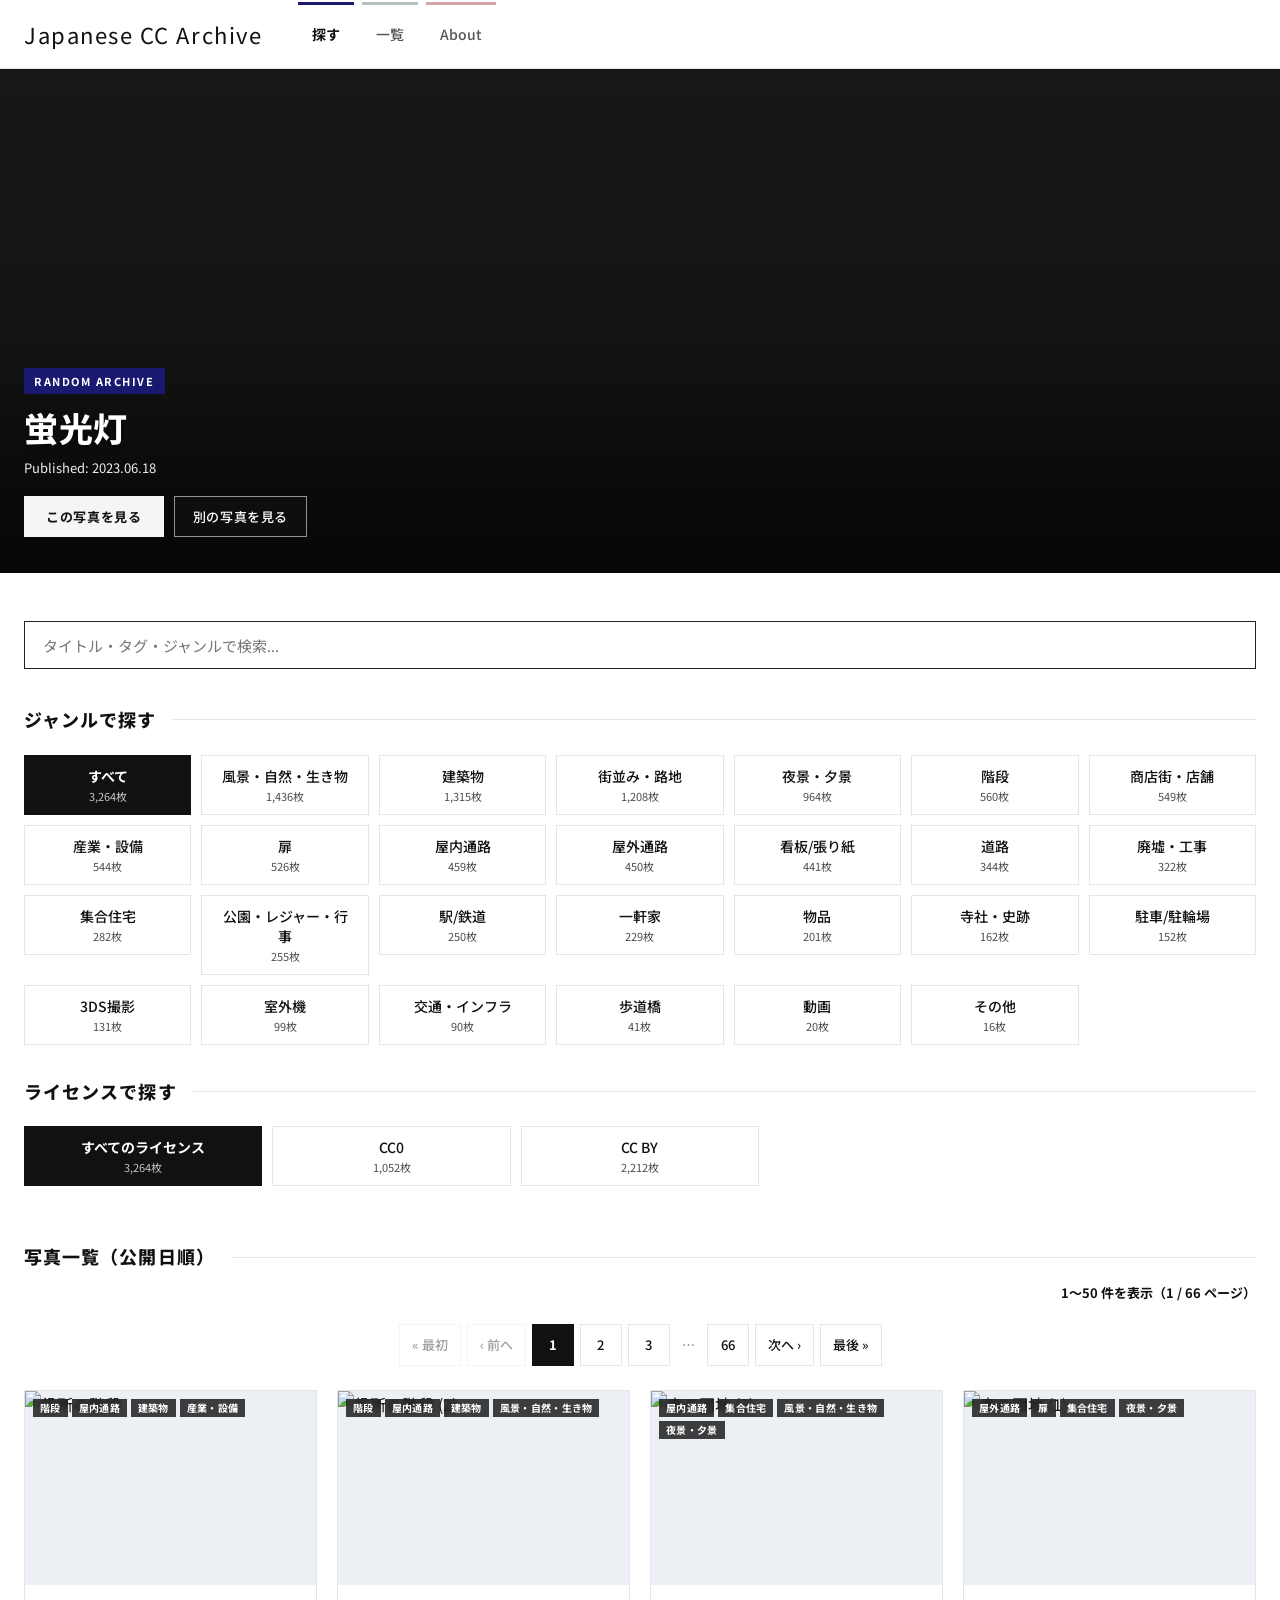
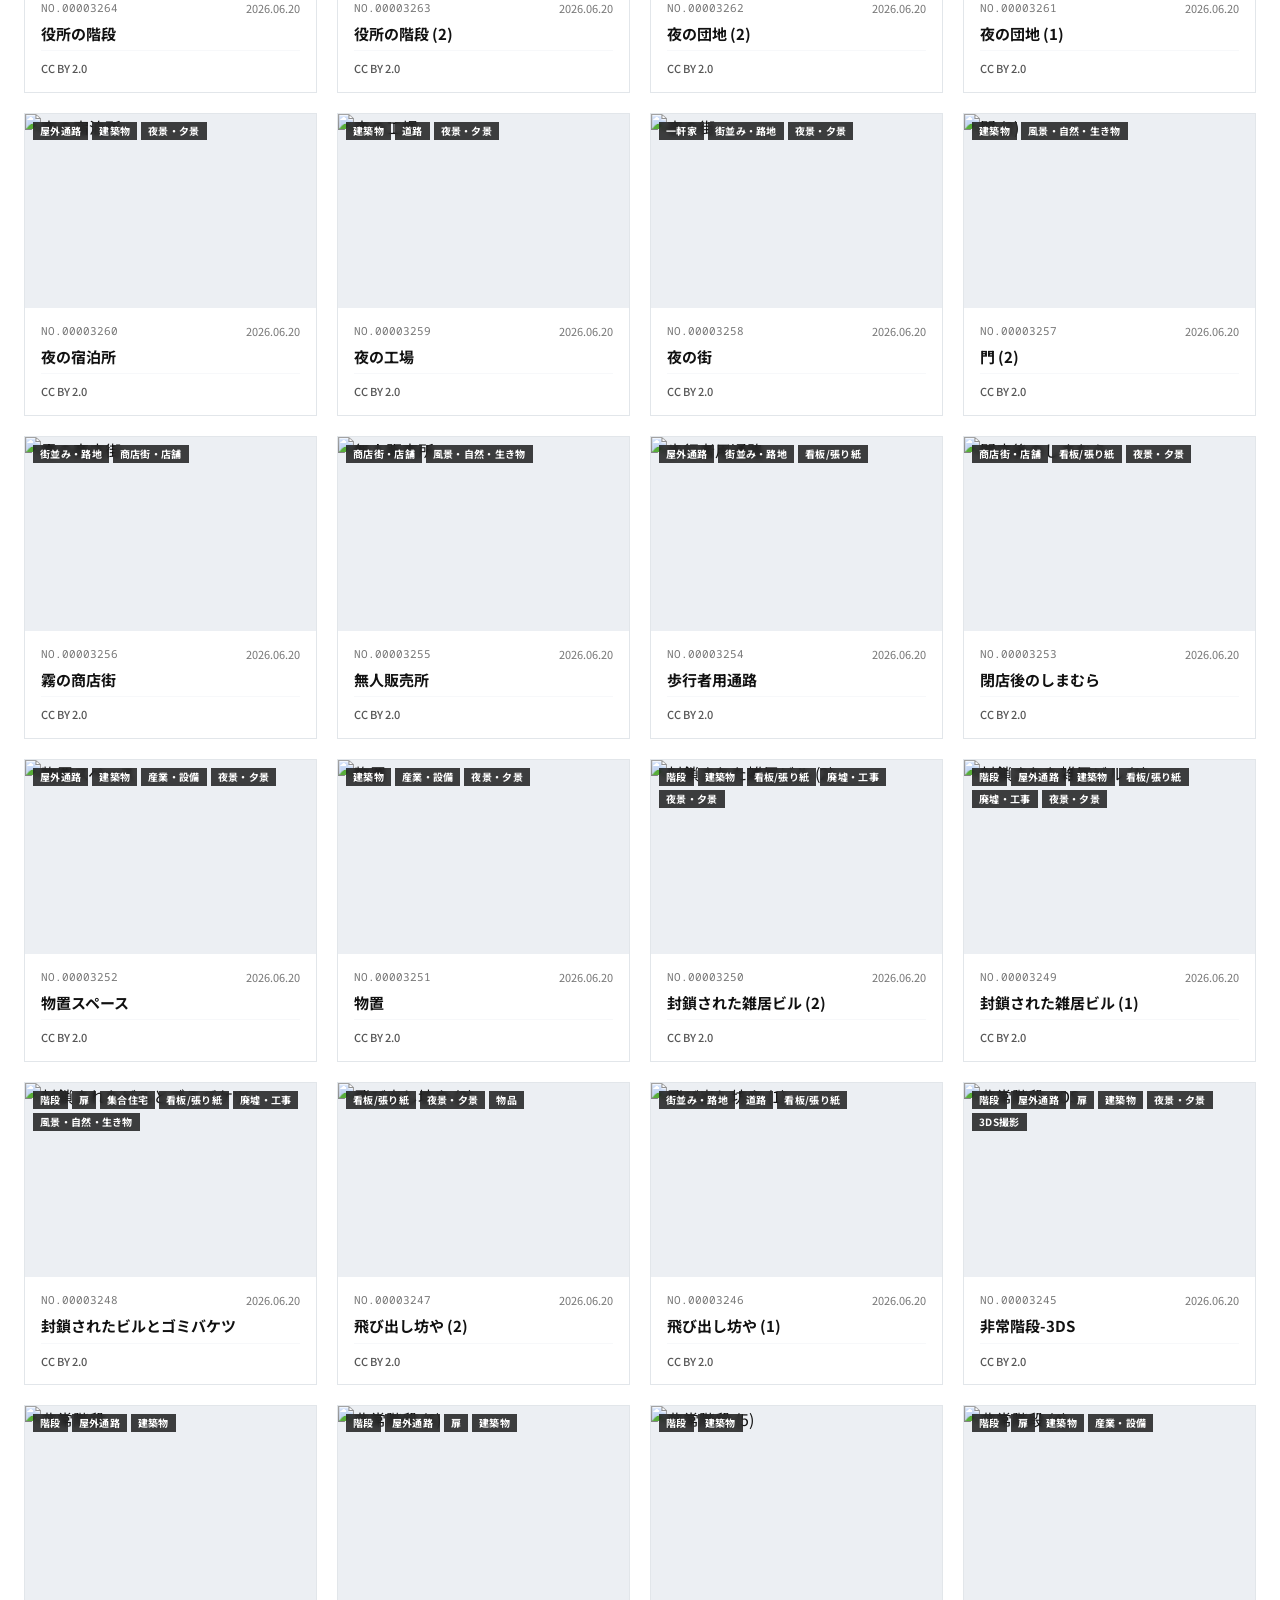
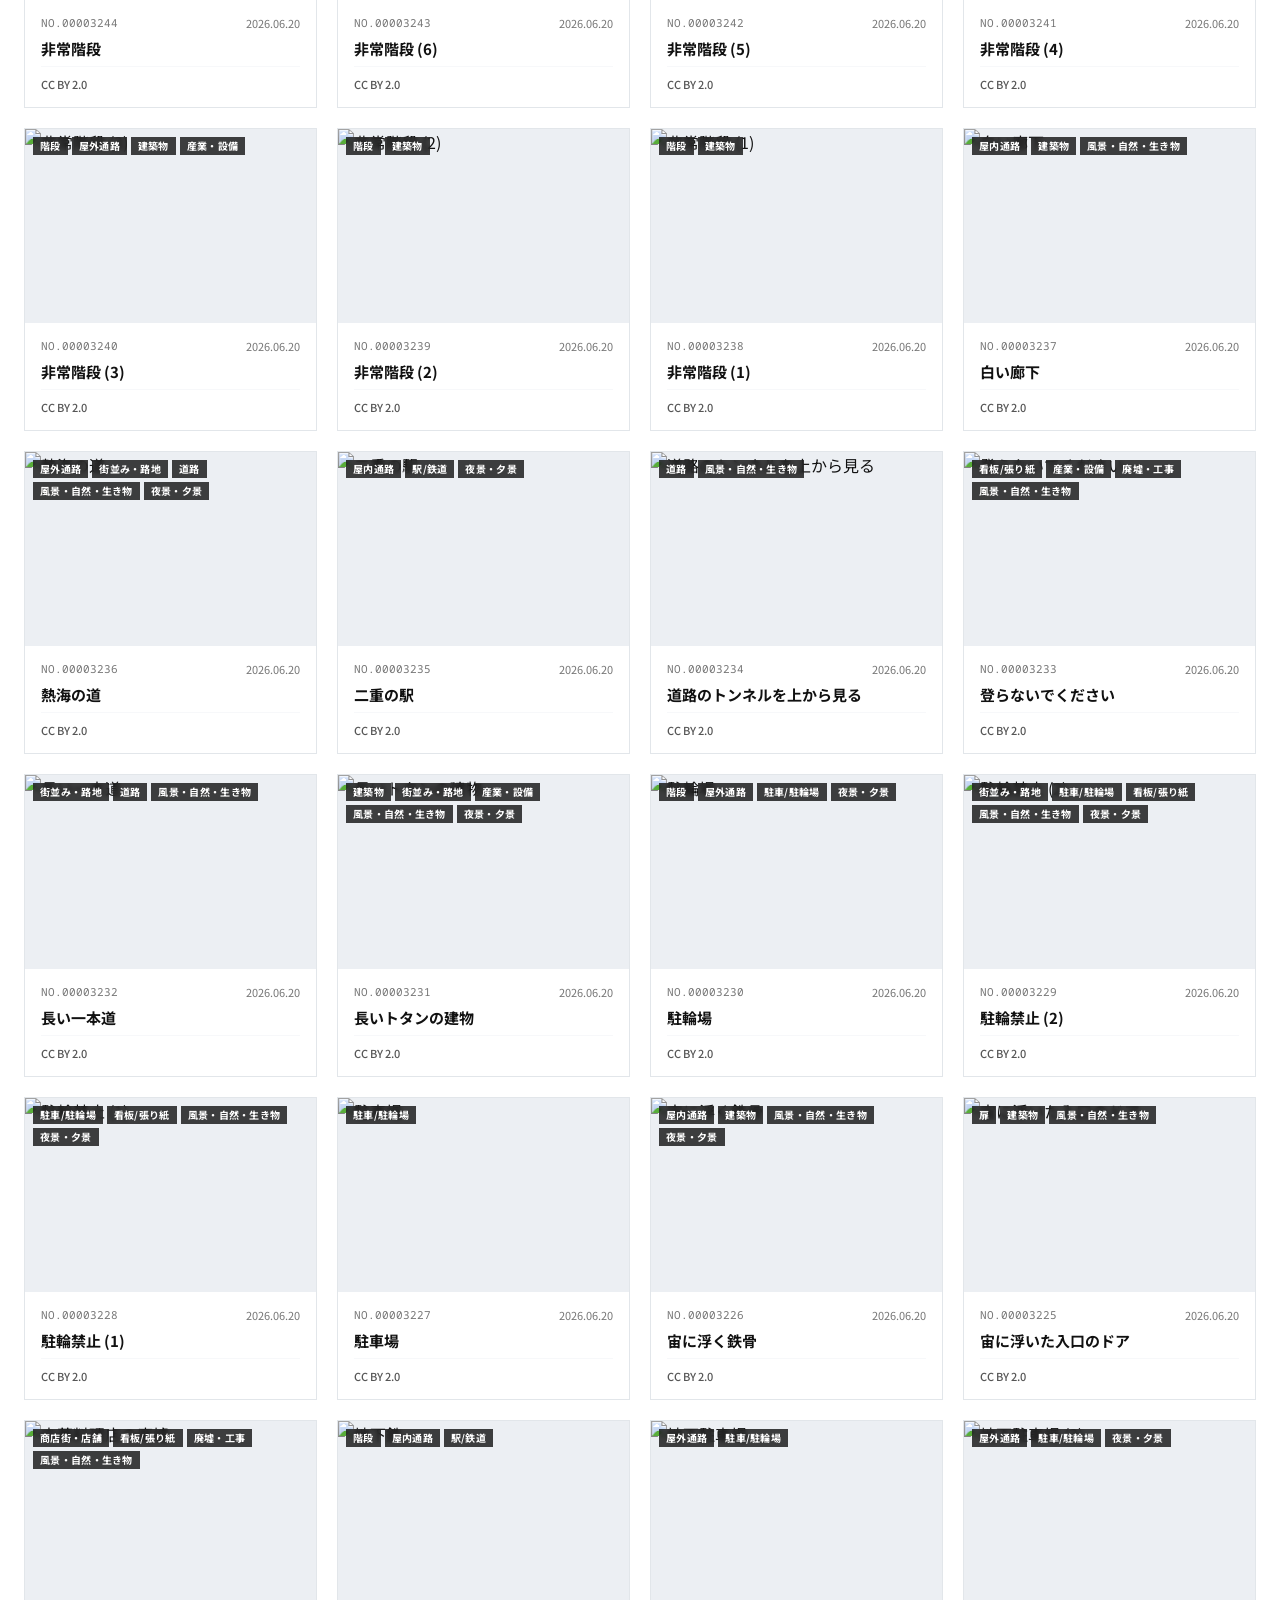
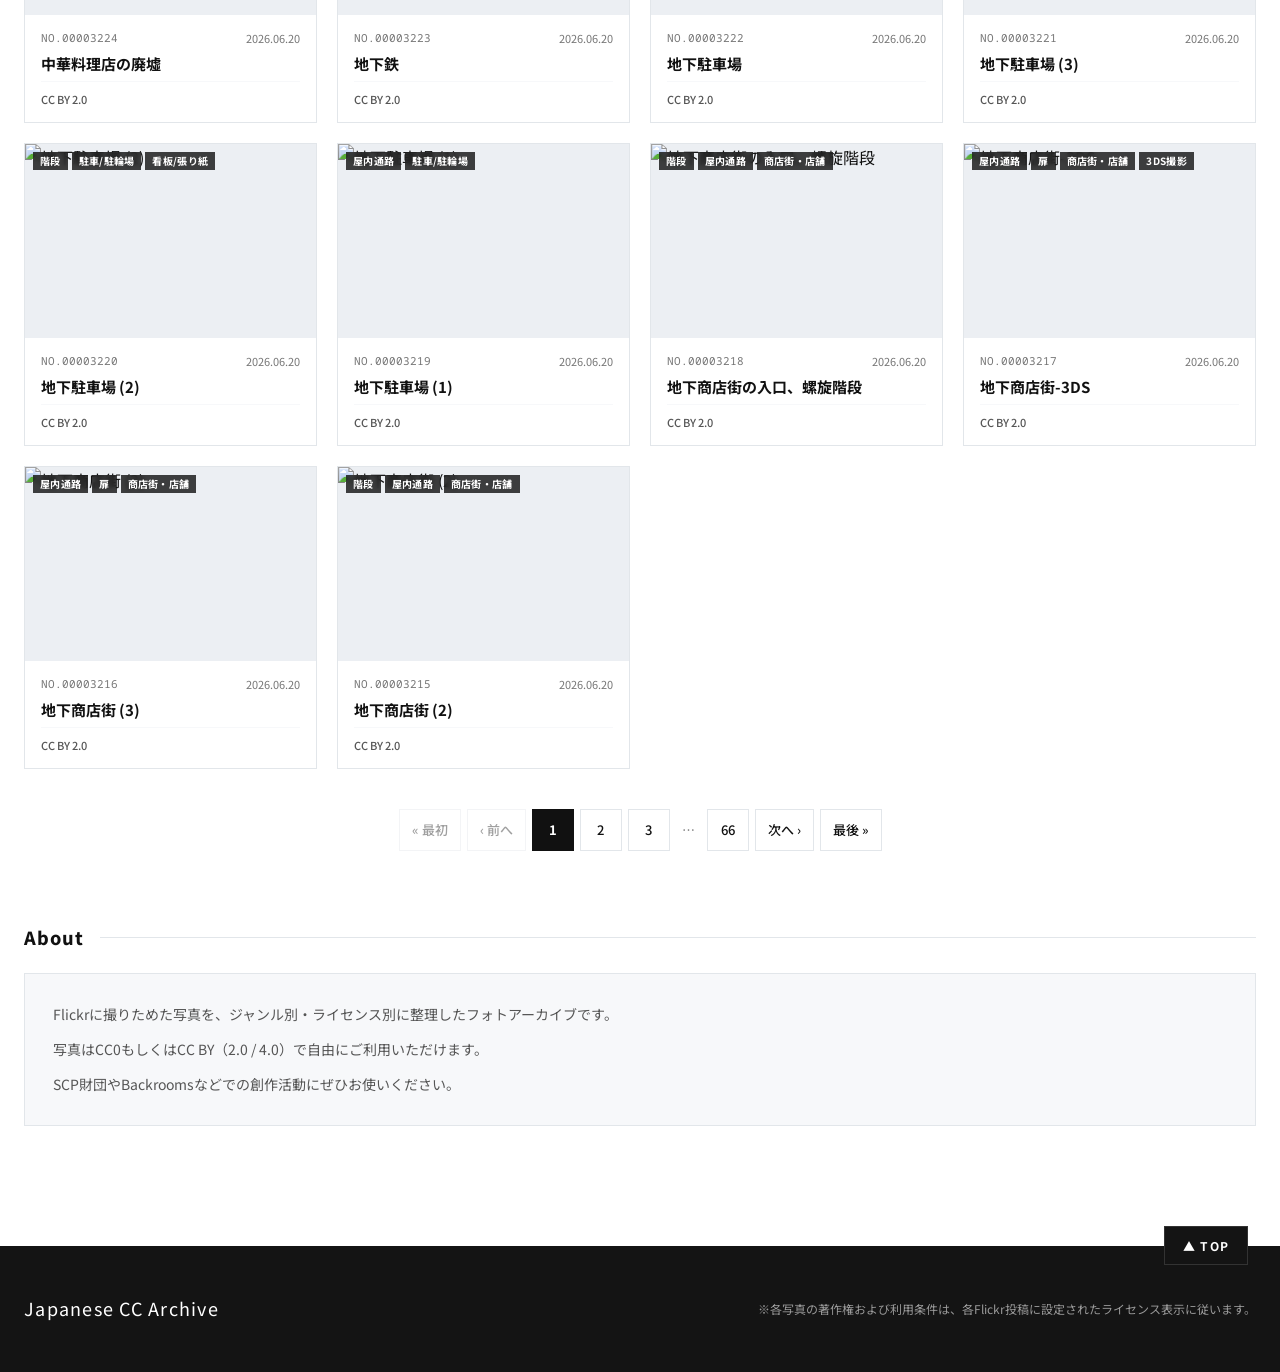
==== index.html @ f1179a9a "Add photo-archive site files" ====
<!DOCTYPE html>
<html lang="ja">
<head>
  <meta charset="UTF-8" />
  <meta name="viewport" content="width=device-width, initial-scale=1.0" />
  <title>Japanese Creative Commons Archive</title>
  <!-- SIL Open Font License 1.1: Noto Sans JP / Noto Sans Mono -->
  <link rel="preconnect" href="https://fonts.googleapis.com" />
  <link rel="preconnect" href="https://fonts.gstatic.com" crossorigin />
  <link
    href="https://fonts.googleapis.com/css2?family=Noto+Sans+JP:wght@400;500;700;800;900&family=Noto+Sans+Mono:wght@400;700&display=swap"
    rel="stylesheet"
  />
  <link rel="stylesheet" media="screen" href="https://fontlibrary.org/face/unique" type="text/css"/>
  <style>
    :root {
      --bg-page: #ffffff;
      --bg-subtle: #f7f8fa;
      --bg-tile: #ffffff;
      --bg-tile-hover: #f0f4f8;
      --text-primary: #111111;
      --text-secondary: #555555;
      --text-muted: #767676;
      --border-light: #e2e6ea;
      --border-strong: #222222;
      --accent-blue: #191970;
      --accent-flickr: #0063dc;
      --accent-flickr-hover: #0050b3;
      --accent-green: #2f4f4f;
      --accent-red: #800000;
      /* 規定フォント: SIL Open Font License (OFL 1.1) のみ指定 */
      --font-title: "UniqueRegular", "Unique", "Noto Sans JP", sans-serif;
      --font-sans: "Noto Sans JP", sans-serif;
      --font-mono: "Noto Sans Mono", "Noto Sans JP", monospace;
      --max-width: 1280px;
    }

    *, *::before, *::after {
      box-sizing: border-box;
    }

    html {
      scroll-behavior: smooth;
    }

    body {
      margin: 0;
      background-color: var(--bg-page);
      color: var(--text-primary);
      font-family: var(--font-sans);
      font-weight: 400;
      line-height: 1.65;
      -webkit-font-smoothing: antialiased;
      overflow-x: clip;
    }

    button,
    input,
    textarea,
    select {
      font-family: inherit;
    }

    strong {
      font-weight: 700;
    }

    .sr-only {
      position: absolute;
      width: 1px;
      height: 1px;
      padding: 0;
      margin: -1px;
      overflow: hidden;
      clip: rect(0, 0, 0, 0);
      border: 0;
    }

    .site-header {
      position: sticky;
      top: 0;
      z-index: 100;
      background: rgba(255, 255, 255, 0.96);
      backdrop-filter: blur(8px);
      border-bottom: 1px solid var(--border-light);
    }

    .header-inner {
      max-width: var(--max-width);
      margin: 0 auto;
      padding: 0 24px;
      height: 68px;
      display: flex;
      align-items: center;
      justify-content: space-between;
      gap: 12px;
    }

    .brand-group {
      display: flex;
      align-items: center;
      gap: 36px;
      min-width: 0;
    }

    .site-logo {
      text-decoration: none;
      color: var(--text-primary);
      display: flex;
      align-items: baseline;
      gap: 6px;
      white-space: nowrap;
      flex-shrink: 0;
    }

    .logo-mark {
      font-family: var(--font-title);
      font-size: 22px;
      font-weight: 400;
      letter-spacing: 0.07em;
    }

    .main-nav {
      display: flex;
      gap: 8px;
    }

    .nav-tab {
      position: relative;
      background: none;
      border: none;
      padding: 22px 14px;
      font-size: 14px;
      font-weight: 500;
      color: var(--text-secondary);
      cursor: pointer;
      white-space: nowrap;
      transition: color 0.2s;
    }

    .nav-tab:hover,
    .nav-tab.is-active {
      color: var(--text-primary);
      font-weight: 700;
    }

    .accent-bar {
      position: absolute;
      top: 0;
      left: 0;
      right: 0;
      height: 3px;
      opacity: 0.35;
      transition: opacity 0.2s;
    }

    .nav-tab:hover .accent-bar,
    .nav-tab.is-active .accent-bar {
      opacity: 1;
    }

    .bar-blue { background-color: var(--accent-blue); }
    .bar-green { background-color: var(--accent-green); }
    .bar-red { background-color: var(--accent-red); }

    .header-meta {
      display: flex;
      align-items: center;
      gap: 10px;
      flex-shrink: 0;
    }

    .hamburger-btn {
      display: none;
      width: 42px;
      height: 42px;
      padding: 0;
      background: var(--bg-page);
      border: 1px solid var(--border-strong);
      color: var(--text-primary);
      cursor: pointer;
      align-items: center;
      justify-content: center;
      flex-direction: column;
      gap: 5px;
      flex-shrink: 0;
      transition: background 0.18s ease, border-color 0.18s ease;
    }

    .hamburger-btn:hover {
      background: var(--bg-tile-hover);
      border-color: var(--accent-blue);
    }

    .hamburger-line {
      display: block;
      width: 20px;
      height: 2px;
      background-color: var(--text-primary);
      transition: transform 0.2s ease, opacity 0.2s ease;
    }

    .hamburger-btn.is-open .hamburger-line:nth-child(1) {
      transform: translateY(7px) rotate(45deg);
    }

    .hamburger-btn.is-open .hamburger-line:nth-child(2) {
      opacity: 0;
    }

    .hamburger-btn.is-open .hamburger-line:nth-child(3) {
      transform: translateY(-7px) rotate(-45deg);
    }

    .hero-visual {
      position: relative;
      width: 100%;
      height: 56vh;
      min-height: 380px;
      max-height: 580px;
      background-color: #1a1a1a;
      overflow: hidden;
      display: flex;
      align-items: flex-end;
    }

    .hero-backdrop {
      position: absolute;
      inset: 0;
      background-size: cover;
      background-position: center;
      will-change: transform;
      transform: translateZ(0);
    }

    .hero-overlay {
      position: absolute;
      inset: 0;
      background: linear-gradient(
        to top,
        rgba(0, 0, 0, 0.76) 0%,
        rgba(0, 0, 0, 0.22) 50%,
        rgba(0, 0, 0, 0.1) 100%
      );
    }

    .hero-content {
      position: relative;
      z-index: 2;
      max-width: var(--max-width);
      width: 100%;
      margin: 0 auto;
      padding: 36px 24px;
      color: #ffffff;
    }

    .hero-badge {
      display: inline-block;
      font-size: 11px;
      font-weight: 700;
      letter-spacing: 0.14em;
      padding: 4px 10px;
      background: var(--accent-blue);
      color: #ffffff;
      margin-bottom: 12px;
    }

    .hero-title {
      margin: 0 0 6px;
      font-size: clamp(22px, 3vw, 34px);
      font-weight: 800;
      letter-spacing: 0.02em;
      line-height: 1.3;
      text-shadow: 0 2px 10px rgba(0, 0, 0, 0.45);
    }

    .hero-credit {
      margin: 0 0 18px;
      font-size: 13px;
      font-weight: 400;
      opacity: 0.92;
    }

    .hero-actions {
      display: flex;
      flex-wrap: wrap;
      gap: 10px;
    }

    .hero-detail-btn {
      background: rgba(255, 255, 255, 0.96);
      color: var(--text-primary);
      border: none;
      padding: 10px 22px;
      font-size: 13px;
      font-weight: 700;
      letter-spacing: 0.05em;
      cursor: pointer;
      transition: background 0.2s, transform 0.2s;
    }

    .hero-detail-btn:hover {
      background: #ffffff;
      transform: translateY(-1px);
    }

    .hero-shuffle-btn {
      background: rgba(17, 17, 17, 0.72);
      color: #ffffff;
      border: 1px solid rgba(255, 255, 255, 0.55);
      padding: 10px 18px;
      font-size: 13px;
      font-weight: 500;
      letter-spacing: 0.05em;
      cursor: pointer;
      transition: background 0.2s, border-color 0.2s;
    }

    .hero-shuffle-btn:hover {
      background: rgba(17, 17, 17, 0.92);
      border-color: #ffffff;
    }

    .main-container {
      max-width: var(--max-width);
      margin: 0 auto;
      padding: 48px 24px 80px;
    }

    .section-index {
      display: flex;
      align-items: center;
      gap: 16px;
      font-size: 18px;
      font-weight: 800;
      letter-spacing: 0.06em;
      margin: 0 0 20px;
      color: var(--text-primary);
    }

    .index-line {
      flex: 1;
      height: 1px;
      background-color: var(--border-light);
    }

    .filter-section {
      margin-bottom: 56px;
    }

    .search-box-wrap {
      display: flex;
      gap: 12px;
      margin-bottom: 36px;
    }

    .search-input-container {
      position: relative;
      flex: 1;
    }

    .search-input {
      width: 100%;
      height: 48px;
      padding: 0 18px;
      font-size: 15px;
      font-weight: 400;
      border: 1px solid var(--border-strong);
      background: var(--bg-page);
      color: var(--text-primary);
      outline: none;
      transition: border-color 0.2s, box-shadow 0.2s;
    }

    .search-input:focus {
      border-color: var(--accent-blue);
      box-shadow: 0 0 0 3px rgba(25, 25, 112, 0.12);
    }

    .search-suggest-dropdown {
      position: absolute;
      top: calc(100% + 4px);
      left: 0;
      right: 0;
      z-index: 90;
      background: #ffffff;
      border: 1px solid var(--border-strong);
      box-shadow: 0 12px 28px rgba(0, 0, 0, 0.14);
      max-height: 320px;
      overflow-y: auto;
    }

    .search-suggest-dropdown[hidden] {
      display: none;
    }

    .suggest-header {
      padding: 7px 14px;
      font-size: 11px;
      font-weight: 700;
      letter-spacing: 0.06em;
      color: var(--text-muted);
      background: var(--bg-subtle);
      border-bottom: 1px solid var(--border-light);
      display: flex;
      justify-content: space-between;
      align-items: center;
    }

    .suggest-list {
      list-style: none;
      margin: 0;
      padding: 0;
    }

    .suggest-item {
      padding: 10px 14px;
      display: flex;
      justify-content: space-between;
      align-items: center;
      gap: 12px;
      cursor: pointer;
      border-bottom: 1px solid var(--bg-subtle);
      font-size: 14px;
      color: var(--text-primary);
      transition: background 0.12s ease;
    }

    .suggest-item:last-child {
      border-bottom: none;
    }

    .suggest-item:hover,
    .suggest-item.is-active {
      background: var(--bg-tile-hover);
    }

    .suggest-tag-label {
      font-weight: 700;
      display: inline-flex;
      align-items: center;
      gap: 4px;
    }

    .suggest-hash {
      color: var(--accent-blue);
    }

    .suggest-match {
      background: rgba(25, 25, 112, 0.12);
      color: var(--accent-blue);
      padding: 0 2px;
    }

    .suggest-tag-count {
      font-size: 12px;
      font-weight: 400;
      color: var(--text-muted);
      white-space: nowrap;
    }

    .clear-btn {
      padding: 0 20px;
      height: 48px;
      background: var(--bg-subtle);
      border: 1px solid var(--border-light);
      color: var(--text-secondary);
      font-size: 13px;
      font-weight: 700;
      cursor: pointer;
      white-space: nowrap;
    }

    .clear-btn:hover {
      border-color: var(--border-strong);
      color: var(--text-primary);
    }

    .filter-group {
      margin-bottom: 32px;
    }

    .tile-grid {
      list-style: none;
      margin: 0;
      padding: 0;
      display: grid;
      gap: 10px;
    }

    .genre-collapse-wrap {
      position: relative;
    }

    .genre-grid {
      grid-template-columns: repeat(auto-fill, minmax(150px, 1fr));
    }

    .genre-fourth-row-blur {
      display: none;
    }

    .genre-expand-text-btn {
      display: none;
    }

    @media (max-width: 600px) {
      .genre-fourth-row-blur {
        display: block;
        position: absolute;
        left: 0;
        right: 0;
        pointer-events: none;
        z-index: 2;
        backdrop-filter: blur(4px);
        -webkit-backdrop-filter: blur(4px);
        background: linear-gradient(
          to bottom,
          rgba(255, 255, 255, 0) 0%,
          rgba(255, 255, 255, 0.42) 48%,
          rgba(255, 255, 255, 0.96) 100%
        );
        -webkit-mask-image: linear-gradient(
          to bottom,
          transparent 0%,
          rgba(0, 0, 0, 0.6) 45%,
          #000 100%
        );
        mask-image: linear-gradient(
          to bottom,
          transparent 0%,
          rgba(0, 0, 0, 0.6) 45%,
          #000 100%
        );
      }

      .genre-fourth-row-blur[hidden] {
        display: none;
      }

      .genre-expand-text-btn {
        display: block;
        width: 100%;
        margin: 4px auto 0;
        padding: 12px 16px;
        background: transparent;
        border: none;
        border-radius: 0;
        box-shadow: none;
        outline: none;
        appearance: none;
        -webkit-appearance: none;
        text-align: center;
        font-size: 14px;
        font-weight: 700;
        color: var(--accent-blue);
        letter-spacing: 0.04em;
        cursor: pointer;
        transition: opacity 0.18s ease;
      }

      .genre-expand-text-btn[hidden] {
        display: none;
      }

      .genre-expand-text-btn:hover,
      .genre-expand-text-btn:active {
        opacity: 0.72;
      }

      .genre-expand-text-btn:focus-visible {
        text-decoration: underline;
      }
    }

    .license-grid {
      grid-template-columns: repeat(auto-fill, minmax(220px, 1fr));
    }

    .filter-tile {
      width: 100%;
      min-height: 54px;
      padding: 10px 14px;
      background: var(--bg-tile);
      border: 1px solid var(--border-light);
      color: var(--text-primary);
      font-size: 14px;
      font-weight: 500;
      text-align: center;
      cursor: pointer;
      display: flex;
      flex-direction: column;
      align-items: center;
      justify-content: center;
      gap: 2px;
      transition: all 0.18s ease;
    }

    .filter-tile:hover {
      background: var(--bg-tile-hover);
      border-color: var(--accent-blue);
      font-weight: 700;
    }

    .filter-tile.is-selected {
      background: var(--text-primary);
      color: #ffffff;
      border-color: var(--text-primary);
      font-weight: 700;
    }

    .tile-count {
      font-size: 11px;
      font-weight: 400;
      opacity: 0.75;
    }

    .gallery-header {
      margin-bottom: 20px;
    }

    .gallery-status-bar {
      display: flex;
      flex-wrap: wrap;
      justify-content: flex-end;
      align-items: center;
      gap: 12px;
      margin: -10px 0 20px;
    }

    .page-range-info {
      font-size: 13px;
      font-weight: 700;
      color: var(--text-primary);
    }

    .photo-grid {
      display: grid;
      grid-template-columns: repeat(auto-fill, minmax(290px, 1fr));
      gap: 20px;
    }

    .photo-card {
      background: var(--bg-page);
      border: 1px solid var(--border-light);
      overflow: hidden;
      cursor: pointer;
      display: flex;
      flex-direction: column;
      transition: transform 0.22s ease, box-shadow 0.22s ease;
    }

    .photo-card:hover {
      transform: translateY(-3px);
      box-shadow: 0 10px 24px rgba(0, 0, 0, 0.08);
    }

    .card-thumb-wrap {
      position: relative;
      width: 100%;
      aspect-ratio: 3 / 2;
      background: #eceff3;
      overflow: hidden;
    }

    .card-thumb {
      width: 100%;
      height: 100%;
      object-fit: cover;
      display: block;
      transition: transform 0.45s ease;
    }

    .photo-card:hover .card-thumb {
      transform: scale(1.04);
    }

    .card-genre-badges {
      position: absolute;
      top: 8px;
      left: 8px;
      right: 8px;
      display: flex;
      flex-wrap: wrap;
      gap: 4px;
      pointer-events: none;
    }

    .card-genre-badge {
      background: rgba(17, 17, 17, 0.8);
      color: #ffffff;
      font-size: 10px;
      font-weight: 700;
      padding: 2px 7px;
      letter-spacing: 0.03em;
      line-height: 1.4;
      backdrop-filter: blur(2px);
    }

    .card-genre-badge.is-matched {
      background: var(--accent-blue);
    }

    .card-body {
      padding: 14px 16px;
      display: flex;
      flex-direction: column;
      gap: 6px;
      flex: 1;
    }

    .card-meta-line {
      display: flex;
      justify-content: space-between;
      align-items: center;
      font-size: 11px;
      font-weight: 400;
      color: var(--text-muted);
    }

    .card-archive-no {
      font-family: var(--font-mono);
      font-weight: 400;
    }

    .card-title {
      margin: 0;
      font-size: 15px;
      font-weight: 700;
      line-height: 1.45;
      color: var(--text-primary);
      display: -webkit-box;
      -webkit-line-clamp: 2;
      -webkit-box-orient: vertical;
      overflow: hidden;
    }

    .card-footer-line {
      margin-top: auto;
      padding-top: 8px;
      border-top: 1px solid var(--bg-subtle);
      display: flex;
      justify-content: flex-start;
      align-items: center;
      font-size: 11px;
      font-weight: 500;
      color: var(--text-secondary);
    }

    .pagination-wrap {
      display: flex;
      flex-wrap: wrap;
      justify-content: center;
      align-items: center;
      gap: 6px;
    }

    .pagination-wrap-top {
      margin-top: 0;
      margin-bottom: 24px;
    }

    .pagination-wrap-bottom {
      margin-top: 40px;
      margin-bottom: 0;
    }

    .pagination-wrap[hidden] {
      display: none;
    }

    .page-btn {
      min-width: 42px;
      height: 42px;
      padding: 0 12px;
      background: var(--bg-tile);
      border: 1px solid var(--border-light);
      color: var(--text-primary);
      font-size: 13px;
      font-weight: 500;
      cursor: pointer;
      transition: all 0.18s ease;
    }

    .page-btn:hover:not(:disabled):not(.is-active) {
      background: var(--bg-tile-hover);
      border-color: var(--accent-blue);
      font-weight: 700;
    }

    .page-btn.is-active {
      background: var(--text-primary);
      border-color: var(--text-primary);
      color: #ffffff;
      font-weight: 700;
      cursor: default;
    }

    .page-btn:disabled {
      opacity: 0.4;
      cursor: not-allowed;
    }

    .page-ellipsis {
      padding: 0 6px;
      font-size: 13px;
      font-weight: 400;
      color: var(--text-muted);
    }

    .loading-state,
    .empty-state {
      text-align: center;
      padding: 60px 20px;
      font-weight: 400;
      color: var(--text-secondary);
    }

    .spinner {
      width: 32px;
      height: 32px;
      margin: 0 auto 14px;
      border: 3px solid var(--border-light);
      border-top-color: var(--accent-blue);
      border-radius: 50%;
      animation: spin 0.8s linear infinite;
    }

    @keyframes spin {
      to { transform: rotate(360deg); }
    }

    .reset-outline-btn {
      margin-top: 12px;
      padding: 10px 24px;
      background: #ffffff;
      border: 1px solid var(--border-strong);
      font-weight: 700;
      cursor: pointer;
    }

    .about-section {
      margin-top: 72px;
    }

    .about-card {
      background: var(--bg-subtle);
      border: 1px solid var(--border-light);
      padding: 28px;
    }

    .about-card p {
      margin: 0 0 10px;
      font-size: 14px;
      font-weight: 400;
      color: var(--text-secondary);
      line-height: 1.8;
    }

    .about-card p:last-child {
      margin-bottom: 0;
    }

    .site-footer {
      position: relative;
      background: #141414;
      color: #cccccc;
      padding: 48px 24px;
      margin-top: 40px;
    }

    .go-top-btn {
      position: absolute;
      top: -20px;
      right: 32px;
      background: #141414;
      color: #ffffff;
      border: 1px solid #333333;
      padding: 10px 18px;
      font-size: 12px;
      font-weight: 700;
      letter-spacing: 0.1em;
      cursor: pointer;
    }

    .go-top-btn:hover {
      background: var(--accent-blue);
      border-color: var(--accent-blue);
    }

    .footer-inner {
      max-width: var(--max-width);
      margin: 0 auto;
      display: flex;
      flex-wrap: wrap;
      justify-content: space-between;
      align-items: center;
      gap: 16px;
    }

    .footer-brand {
      font-family: var(--font-title);
      font-size: 18px;
      font-weight: 400;
      letter-spacing: 0.07em;
      color: #ffffff;
    }

    .footer-note {
      margin: 0;
      font-size: 12px;
      font-weight: 400;
      color: #999999;
    }

    .modal-backdrop {
      position: fixed;
      inset: 0;
      z-index: 1000;
      background: rgba(0, 0, 0, 0.82);
      display: flex;
      align-items: center;
      justify-content: center;
      padding: 24px;
      overflow: hidden;
    }

    .modal-backdrop[hidden] {
      display: none;
    }

    .modal-container {
      position: relative;
      background: #ffffff;
      width: 100%;
      max-width: 1120px;
      height: 88vh;
      max-height: 840px;
      overflow: hidden;
      display: flex;
      flex-direction: column;
      box-shadow: 0 24px 60px rgba(0, 0, 0, 0.45);
    }

    .modal-close {
      position: absolute;
      top: 12px;
      right: 12px;
      z-index: 20;
      width: 40px;
      height: 40px;
      background: rgba(17, 17, 17, 0.85);
      color: #ffffff;
      border: none;
      font-size: 18px;
      font-weight: 700;
      cursor: pointer;
    }

    .modal-close:hover {
      background: var(--accent-red);
    }

    .modal-body {
      display: grid;
      grid-template-columns: 1.45fr 1fr;
      height: 100%;
      min-height: 0;
    }

    .modal-image-stage {
      position: relative;
      background: #0e0e0e;
      display: flex;
      align-items: center;
      justify-content: center;
      height: 100%;
      padding: 24px 64px;
      overflow: hidden;
    }

    .modal-image-stage img {
      max-width: 100%;
      max-height: 100%;
      object-fit: contain;
      display: block;
    }

    .modal-nav-btn {
      position: absolute;
      top: 50%;
      transform: translateY(-50%);
      z-index: 15;
      width: 44px;
      height: 56px;
      padding: 0;
      display: inline-flex;
      align-items: center;
      justify-content: center;
      background: rgba(17, 17, 17, 0.62);
      border: 1px solid rgba(255, 255, 255, 0.24);
      color: #ffffff;
      cursor: pointer;
      transition: background 0.16s ease, border-color 0.16s ease, opacity 0.16s ease;
    }

    .modal-nav-btn:hover:not(:disabled) {
      background: rgba(17, 17, 17, 0.9);
      border-color: rgba(255, 255, 255, 0.6);
    }

    .modal-nav-btn:active:not(:disabled) {
      background: var(--accent-blue);
      border-color: var(--accent-blue);
    }

    .modal-nav-btn:disabled {
      opacity: 0.22;
      cursor: default;
    }

    .modal-nav-btn[hidden] {
      display: none;
    }

    .modal-nav-prev {
      left: 10px;
    }

    .modal-nav-next {
      right: 10px;
    }

    .modal-nav-triangle {
      width: 20px;
      height: 20px;
      fill: currentColor;
      display: block;
      filter: drop-shadow(0 1px 2px rgba(0, 0, 0, 0.65));
    }

    .modal-info-panel {
      height: 100%;
      overflow-y: auto;
      padding: 36px 28px 32px;
      display: flex;
      flex-direction: column;
      gap: 16px;
    }

    .modal-meta-top {
      display: flex;
      justify-content: space-between;
      align-items: center;
      font-size: 12px;
      font-weight: 400;
      color: var(--text-muted);
      border-bottom: 1px solid var(--border-light);
      padding-bottom: 10px;
      padding-right: 36px;
    }

    .archive-no {
      font-family: var(--font-mono);
      font-weight: 700;
      letter-spacing: 0.06em;
      color: var(--text-primary);
    }

    .modal-title {
      margin: 0;
      font-size: 22px;
      font-weight: 800;
      line-height: 1.38;
      color: var(--text-primary);
    }

    .modal-tags-row {
      display: flex;
      flex-wrap: wrap;
      gap: 6px;
      align-items: center;
    }

    .pill {
      font-size: 12px;
      font-weight: 700;
      padding: 4px 10px;
    }

    .pill-genre {
      background: #eef5fc;
      color: var(--accent-blue);
      border: 1px solid transparent;
      cursor: pointer;
      transition: all 0.16s ease;
    }

    .pill-genre:hover {
      background: var(--accent-blue);
      color: #ffffff;
    }

    .pill-license {
      background: #f2f4f7;
      color: var(--text-secondary);
    }

    .modal-description {
      margin: 0;
      font-size: 14px;
      font-weight: 400;
      color: var(--text-secondary);
      line-height: 1.7;
      white-space: pre-line;
    }

    .modal-tag-cloud {
      display: flex;
      flex-wrap: wrap;
      gap: 6px;
    }

    .tag-chip {
      font-size: 11px;
      font-weight: 500;
      color: var(--text-secondary);
      background: var(--bg-subtle);
      border: 1px solid var(--border-light);
      padding: 3px 9px;
      cursor: pointer;
      transition: all 0.16s ease;
    }

    .tag-chip:hover {
      background: var(--bg-tile-hover);
      border-color: var(--accent-blue);
      color: var(--text-primary);
      font-weight: 700;
    }

    .modal-license-copy-box {
      padding: 14px;
      background: var(--bg-subtle);
      border: 1px solid var(--border-light);
      display: flex;
      flex-direction: column;
      gap: 8px;
    }

    .license-copy-label {
      margin: 0;
      font-size: 12px;
      font-weight: 700;
      color: var(--text-primary);
    }

    .license-copy-preview {
      width: 100%;
      padding: 8px 10px;
      font-size: 12px;
      font-weight: 400;
      line-height: 1.55;
      font-family: var(--font-mono);
      color: var(--text-primary);
      background: #ffffff;
      border: 1px solid var(--border-light);
      outline: none;
      resize: none;
    }

    .btn-copy-license {
      width: 100%;
      height: 40px;
      background: var(--accent-green);
      color: #ffffff;
      border: none;
      font-size: 13px;
      font-weight: 700;
      cursor: pointer;
      transition: opacity 0.2s;
    }

    .btn-copy-license:hover {
      opacity: 0.9;
    }

    .modal-actions {
      margin-top: 4px;
      padding-top: 16px;
      border-top: 1px solid var(--border-light);
      display: flex;
      flex-direction: column;
      gap: 10px;
    }

    .btn-action {
      display: inline-flex;
      align-items: center;
      justify-content: center;
      gap: 8px;
      height: 44px;
      padding: 0 14px;
      font-size: 13px;
      font-weight: 700;
      text-decoration: none;
      border: none;
      cursor: pointer;
      transition: background-color 0.2s ease, transform 0.16s ease, box-shadow 0.2s ease, opacity 0.2s ease;
    }

    .btn-action:hover {
      opacity: 0.92;
    }

    /* Flickr 元画像リンク用 強調ボタン */
    .btn-flickr-origin {
      width: 100%;
      height: 48px;
      background: var(--accent-flickr);
      color: #ffffff;
      font-size: 14px;
      font-weight: 700;
      letter-spacing: 0.03em;
      box-shadow: 0 4px 14px rgba(0, 99, 220, 0.28);
    }

    .btn-flickr-origin:hover {
      background: var(--accent-flickr-hover);
      opacity: 1;
      transform: translateY(-1px);
      box-shadow: 0 6px 18px rgba(0, 99, 220, 0.36);
    }

    .flickr-dot-badge {
      display: inline-flex;
      align-items: center;
      gap: 3px;
      padding: 3px 6px;
      background: #ffffff;
      border-radius: 2px;
      line-height: 1;
    }

    .flickr-dot-blue {
      width: 6px;
      height: 6px;
      border-radius: 50%;
      background: #0063dc;
      display: inline-block;
    }

    .flickr-dot-pink {
      width: 6px;
      height: 6px;
      border-radius: 50%;
      background: #ff0084;
      display: inline-block;
    }

    .action-buttons {
      display: grid;
      grid-template-columns: 1fr 1fr;
      gap: 10px;
    }

    .btn-download {
      background: var(--accent-blue);
      color: #ffffff;
    }

    .btn-share-x {
      background: #111111;
      color: #ffffff;
    }

    .action-hint {
      margin: 2px 0 0;
      font-size: 12px;
      font-weight: 500;
      color: var(--accent-green);
      min-height: 18px;
    }

    @media (max-width: 860px) {
      .modal-container {
        height: 92vh;
      }
      .modal-body {
        grid-template-columns: 1fr;
        grid-template-rows: 42vh 1fr;
      }
      .modal-image-stage {
        padding: 14px 54px;
      }
      .brand-group {
        gap: 12px;
      }
      .hamburger-btn {
        display: inline-flex;
      }
      .main-nav {
        display: none;
        position: absolute;
        top: 100%;
        left: 0;
        right: 0;
        z-index: 99;
        flex-direction: column;
        gap: 0;
        background: rgba(255, 255, 255, 0.98);
        border-bottom: 1px solid var(--border-strong);
        box-shadow: 0 12px 28px rgba(0, 0, 0, 0.14);
      }
      .main-nav.is-open {
        display: flex;
      }
      .nav-tab {
        width: 100%;
        text-align: left;
        padding: 16px 20px 16px 24px;
        font-size: 15px;
        border-bottom: 1px solid var(--bg-subtle);
      }
      .nav-tab:last-child {
        border-bottom: none;
      }
      .accent-bar {
        top: 0;
        bottom: 0;
        left: 0;
        right: auto;
        width: 4px;
        height: auto;
      }
    }

    @media (max-width: 600px) {
      .modal-backdrop {
        padding: 0;
      }
      .modal-container {
        width: 100%;
        max-width: 100%;
        height: 100vh;
        height: 100dvh;
        max-height: 100dvh;
        box-shadow: none;
      }
      .modal-close {
        top: max(12px, env(safe-area-inset-top));
        right: max(12px, env(safe-area-inset-right));
        border: 1px solid rgba(255, 255, 255, 0.25);
      }
      .modal-body {
        display: flex;
        flex-direction: column;
        flex: 1;
        min-height: 0;
        height: 100%;
        overflow-y: auto;
        -webkit-overflow-scrolling: touch;
      }
      .modal-image-stage {
        position: relative;
        flex-shrink: 0;
        height: auto;
        min-height: 180px;
        padding: 12px 44px;
        overflow: visible;
      }
      .modal-nav-btn {
        width: 36px;
        height: 48px;
      }
      .modal-nav-prev {
        left: 6px;
      }
      .modal-nav-next {
        right: 6px;
      }
      .modal-nav-triangle {
        width: 17px;
        height: 17px;
      }
      .modal-image-stage img {
        width: auto;
        max-width: 100%;
        max-height: 62dvh;
        height: auto;
        object-fit: contain;
      }
      .modal-info-panel {
        height: auto;
        overflow: visible;
        flex-shrink: 0;
        padding: 20px 18px 28px;
      }
      .modal-meta-top {
        padding-right: 0;
      }
      .header-inner {
        padding: 0 14px;
        height: 60px;
      }
      .logo-mark {
        font-size: 16px;
        letter-spacing: 0.05em;
      }
      .hamburger-btn {
        width: 38px;
        height: 38px;
      }
      .search-box-wrap {
        flex-direction: column;
      }
      .action-buttons {
        grid-template-columns: 1fr;
      }
      .page-btn {
        min-width: 36px;
        height: 38px;
        padding: 0 9px;
        font-size: 12px;
      }
    }

    @media (max-width: 380px) {
      .logo-mark {
        font-size: 14px;
        letter-spacing: 0.03em;
      }
    }
  </style>
</head>
<body>
  <header class="site-header" id="siteHeader">
    <div class="header-inner">
      <div class="brand-group">
        <a href="#top" class="site-logo" id="resetHomeBtn">
          <span class="logo-mark">Japanese CC Archive</span>
        </a>
        <nav class="main-nav" id="mainNav" aria-label="メインナビゲーション">
          <button type="button" class="nav-tab is-active" data-nav="explore">
            <span class="accent-bar bar-blue"></span>探す
          </button>
          <button type="button" class="nav-tab" data-nav="all">
            <span class="accent-bar bar-green"></span>一覧
          </button>
          <button type="button" class="nav-tab" data-nav="about">
            <span class="accent-bar bar-red"></span>About
          </button>
        </nav>
      </div>
      <div class="header-meta">
        <button
          type="button"
          class="hamburger-btn"
          id="hamburgerBtn"
          aria-label="メニューを開く"
          aria-expanded="false"
          aria-controls="mainNav"
        >
          <span class="hamburger-line"></span>
          <span class="hamburger-line"></span>
          <span class="hamburger-line"></span>
        </button>
      </div>
    </div>
  </header>

  <section class="hero-visual" id="heroSection">
    <div class="hero-backdrop" id="heroImage"></div>
    <div class="hero-overlay"></div>
    <div class="hero-content">
      <span class="hero-badge">RANDOM ARCHIVE</span>
      <h1 class="hero-title" id="heroTitle">Loading Archive...</h1>
      <p class="hero-credit" id="heroCredit">Flickr Public Stream</p>
      <div class="hero-actions">
        <button type="button" class="hero-detail-btn" id="heroDetailBtn">この写真を見る</button>
        <button type="button" class="hero-shuffle-btn" id="heroShuffleBtn">別の写真を見る</button>
      </div>
    </div>
  </section>

  <main class="main-container" id="top">
    <section class="filter-section" id="exploreSection">
      <div class="search-box-wrap">
        <label for="searchInput" class="sr-only">キーワード検索</label>
        <div class="search-input-container" id="searchInputContainer">
          <input
            type="search"
            id="searchInput"
            class="search-input"
            placeholder="タイトル・タグ・ジャンルで検索..."
            autocomplete="off"
            role="combobox"
            aria-autocomplete="list"
            aria-expanded="false"
            aria-controls="tagSuggestList"
          />
          <div class="search-suggest-dropdown" id="searchSuggestDropdown" hidden>
            <div class="suggest-header">
              <span id="suggestHeaderTitle">タグ候補</span>
              <span>クリックまたはEnterで絞り込み</span>
            </div>
            <ul class="suggest-list" id="tagSuggestList" role="listbox"></ul>
          </div>
        </div>
        <button type="button" id="clearFilterBtn" class="clear-btn" hidden>条件をリセット</button>
      </div>

      <div class="filter-group">
        <h2 class="section-index">ジャンルで探す<span class="index-line"></span></h2>
        <div class="genre-collapse-wrap" id="genreCollapseWrap">
          <ul class="tile-grid genre-grid" id="genreFilterList"></ul>
          <div class="genre-fourth-row-blur" id="genreFourthRowBlur" hidden aria-hidden="true"></div>
        </div>
        <button type="button" class="genre-expand-text-btn" id="genreExpandBtn" hidden>さらに表示</button>
      </div>

      <div class="filter-group">
        <h2 class="section-index">ライセンスで探す<span class="index-line"></span></h2>
        <ul class="tile-grid license-grid" id="licenseFilterList"></ul>
      </div>
    </section>

    <section class="gallery-section" id="gallerySection">
      <div class="gallery-header">
        <h2 class="section-index">写真一覧（公開日順）<span class="index-line"></span></h2>
        <div class="gallery-status-bar">
          <span class="page-range-info" id="pageRangeInfo"></span>
        </div>
      </div>

      <div id="loadingIndicator" class="loading-state">
        <div class="spinner"></div>
        <p>4つのFlickrアカウントからアーカイブデータを読み込んでいます...</p>
      </div>

      <nav class="pagination-wrap pagination-wrap-top" id="paginationNavTop" aria-label="ページネーション（上部）" hidden></nav>

      <div class="photo-grid" id="photoGrid"></div>

      <nav class="pagination-wrap pagination-wrap-bottom" id="paginationNavBottom" aria-label="ページネーション（下部）" hidden></nav>

      <div id="emptyState" class="empty-state" hidden>
        <p>条件に一致する写真が見つかりませんでした。</p>
        <button type="button" id="emptyResetBtn" class="reset-outline-btn">すべての写真を表示</button>
      </div>
    </section>

    <section class="about-section" id="aboutSection">
      <h2 class="section-index">About<span class="index-line"></span></h2>
      <div class="about-card">
        <p>Flickrに撮りためた写真を、ジャンル別・ライセンス別に整理したフォトアーカイブです。</p>
        <p>写真はCC0もしくはCC BY（2.0 / 4.0）で自由にご利用いただけます。</p>
        <p>SCP財団やBackroomsなどでの創作活動にぜひお使いください。</p>
      </div>
    </section>
  </main>

  <footer class="site-footer">
    <button type="button" class="go-top-btn" id="goTopBtn" aria-label="ページの先頭へ戻る">▲ TOP</button>
    <div class="footer-inner">
      <div class="footer-brand">Japanese CC Archive</div>
      <p class="footer-note">
        ※各写真の著作権および利用条件は、各Flickr投稿に設定されたライセンス表示に従います。
      </p>
    </div>
  </footer>

  <div class="modal-backdrop" id="detailModal" role="dialog" aria-modal="true" aria-labelledby="modalTitle" hidden>
    <div class="modal-container">
      <button type="button" class="modal-close" id="modalCloseBtn" aria-label="閉じる">✕</button>

      <div class="modal-body" id="modalBody">
        <div class="modal-image-stage">
          <button type="button" class="modal-nav-btn modal-nav-prev" id="modalPrevBtn" aria-label="前の写真へ">
            <svg class="modal-nav-triangle" viewBox="0 0 24 24" aria-hidden="true">
              <polygon points="17,3 5,12 17,21" />
            </svg>
          </button>
          <img id="modalImage" src="" alt="" />
          <button type="button" class="modal-nav-btn modal-nav-next" id="modalNextBtn" aria-label="次の写真へ">
            <svg class="modal-nav-triangle" viewBox="0 0 24 24" aria-hidden="true">
              <polygon points="7,3 19,12 7,21" />
            </svg>
          </button>
        </div>

        <div class="modal-info-panel" id="modalInfoPanel">
          <div class="modal-meta-top">
            <span class="archive-no" id="modalArchiveNo">NO.00000001</span>
            <span class="modal-date" id="modalPublishedDate">2026-01-01</span>
          </div>

          <h2 class="modal-title" id="modalTitle">写真タイトル</h2>

          <div class="modal-tags-row" id="modalTagsRow">
            <span class="pill pill-genre" id="modalGenre">その他</span>
            <span class="pill pill-license" id="modalLicense">CC BY 2.0</span>
          </div>

          <p class="modal-description" id="modalDescription"></p>

          <div class="modal-tag-cloud" id="modalTags"></div>

          <div class="modal-license-copy-box">
            <p class="license-copy-label">クレジット・ライセンス表記</p>
            <textarea class="license-copy-preview" id="licenseCopyPreview" rows="4" readonly></textarea>
            <button type="button" class="btn-copy-license" id="copyLicenseBtn">ライセンス表記をコピーする</button>
          </div>

          <div class="modal-actions">
            <a class="btn-action btn-flickr-origin" id="modalFlickrPageLink" href="#" target="_blank" rel="noopener noreferrer">
              <span class="flickr-dot-badge" aria-hidden="true">
                <span class="flickr-dot-blue"></span>
                <span class="flickr-dot-pink"></span>
              </span>
              <span>Flickrで元画像ページを開く ↗</span>
            </a>
            <div class="action-buttons">
              <button type="button" class="btn-action btn-download" id="modalDownloadBtn">
                <span class="btn-icon">↓</span> 保存
              </button>
              <a class="btn-action btn-share-x" id="modalShareXBtn" href="#" target="_blank" rel="noopener noreferrer">
                <span class="btn-icon">𝕏</span> Xでシェアする
              </a>
            </div>
            <p class="action-hint" id="downloadStatusMsg"></p>
          </div>
        </div>
      </div>
    </div>
  </div>

  <script>
    const ITEMS_PER_PAGE = 50;
    const MAX_TAG_SUGGESTIONS = 12;

    const FLICKR_ACCOUNTS = [
      { id: "194811472@N04", screenName: "O T" },
      { id: "199972864@N06", screenName: "袋の猫" },
      { id: "201306292@N07", screenName: "All Cat" },
      { id: "201427948@N07", screenName: "苦労猫" }
    ];

    const SCREEN_NAME_BY_ID = {
      "194811472@N04": "O T",
      "199972864@N06": "袋の猫",
      "201306292@N07": "All Cat",
      "201427948@N07": "苦労猫"
    };

    const DEFAULT_GENRE_DEFINITIONS = [
      { id: "STAIRS", label: "階段" },
      { id: "INDOOR_PASSAGES", label: "屋内通路" },
      { id: "OUTDOOR_PASSAGES", label: "屋外通路" },
      { id: "DOORS", label: "扉" },
      { id: "DETACHED_HOUSES", label: "一軒家" },
      { id: "APARTMENTS", label: "集合住宅" },
      { id: "ARCHITECTURE", label: "建築物" },
      { id: "STREET", label: "街並み・路地" },
      { id: "SHOPS", label: "商店街・店舗" },
      { id: "STATIONS_RAILWAYS", label: "駅/鉄道" },
      { id: "PEDESTRIAN_BRIDGES", label: "歩道橋" },
      { id: "PARKING", label: "駐車/駐輪場" },
      { id: "ROADS", label: "道路" },
      { id: "TRANSPORT_INFRA", label: "交通・インフラ" },
      { id: "SIGNS_NOTICES", label: "看板/張り紙" },
      { id: "OUTDOOR_UNITS", label: "室外機" },
      { id: "EQUIPMENT", label: "産業・設備" },
      { id: "RUINS_CONSTRUCTION", label: "廃墟・工事" },
      { id: "SHRINES_HERITAGE", label: "寺社・史跡" },
      { id: "NATURE", label: "風景・自然・生き物" },
      { id: "PARKS_LEISURE_EVENTS", label: "公園・レジャー・行事" },
      { id: "NIGHT", label: "夜景・夕景" },
      { id: "ITEMS_OBJECTS", label: "物品" },
      { id: "OTHER", label: "その他" },
      { id: "SHOT_ON_3DS", label: "3DS撮影" },
      { id: "VIDEOS", label: "動画" }
    ];

    const LICENSE_DEFINITIONS = [
      { id: "ALL", label: "すべてのライセンス" },
      { id: "CC0", label: "CC0" },
      { id: "CC_BY", label: "CC BY" }
    ];

    const MANUAL_OVERRIDES = {};

    const state = {
      genreDefinitions: [{ id: "ALL", label: "すべて" }, ...DEFAULT_GENRE_DEFINITIONS],
      genreLabelMap: new Map(),
      allPhotos: [],
      allTagsIndex: [],
      filteredPhotos: [],
      selectedGenre: "ALL",
      isGenreExpanded: false,
      selectedTag: null,
      selectedLicense: "ALL",
      searchQuery: "",
      currentSuggestions: [],
      activeSuggestionIndex: -1,
      currentPage: 1,
      currentHeroPhoto: null,
      preloadedNextHero: null,
      currentModalPhoto: null
    };

    function rebuildGenreLabelMap() {
      state.genreLabelMap = new Map();
      state.genreDefinitions.forEach((g) => {
        state.genreLabelMap.set(g.id, g.label);
      });
    }

    function setGenreDefinitions(rawGenresList) {
      const seen = new Set(["ALL"]);
      const defs = [{ id: "ALL", label: "すべて" }];
      const source = Array.isArray(rawGenresList) && rawGenresList.length > 0
        ? rawGenresList
        : DEFAULT_GENRE_DEFINITIONS;

      source.forEach((entry) => {
        if (!entry) return;
        const id = String(entry.id || "").trim().toUpperCase();
        const label = String(entry.label || id).trim();
        if (!id || seen.has(id)) return;
        seen.add(id);
        defs.push({ id, label });
      });

      state.genreDefinitions = defs;
      rebuildGenreLabelMap();
    }

    function getGenreLabel(genreId) {
      const id = String(genreId || "").trim().toUpperCase();
      return state.genreLabelMap.get(id) || id || "その他";
    }

    rebuildGenreLabelMap();

    const els = {
      siteHeader: document.getElementById("siteHeader"),
      mainNav: document.getElementById("mainNav"),
      hamburgerBtn: document.getElementById("hamburgerBtn"),
      heroImage: document.getElementById("heroImage"),
      heroTitle: document.getElementById("heroTitle"),
      heroCredit: document.getElementById("heroCredit"),
      heroDetailBtn: document.getElementById("heroDetailBtn"),
      heroShuffleBtn: document.getElementById("heroShuffleBtn"),
      searchInputContainer: document.getElementById("searchInputContainer"),
      searchInput: document.getElementById("searchInput"),
      searchSuggestDropdown: document.getElementById("searchSuggestDropdown"),
      suggestHeaderTitle: document.getElementById("suggestHeaderTitle"),
      tagSuggestList: document.getElementById("tagSuggestList"),
      clearFilterBtn: document.getElementById("clearFilterBtn"),
      genreCollapseWrap: document.getElementById("genreCollapseWrap"),
      genreFilterList: document.getElementById("genreFilterList"),
      genreFourthRowBlur: document.getElementById("genreFourthRowBlur"),
      genreExpandBtn: document.getElementById("genreExpandBtn"),
      licenseFilterList: document.getElementById("licenseFilterList"),
      pageRangeInfo: document.getElementById("pageRangeInfo"),
      loadingIndicator: document.getElementById("loadingIndicator"),
      photoGrid: document.getElementById("photoGrid"),
      paginationNavTop: document.getElementById("paginationNavTop"),
      paginationNavBottom: document.getElementById("paginationNavBottom"),
      emptyState: document.getElementById("emptyState"),
      emptyResetBtn: document.getElementById("emptyResetBtn"),
      goTopBtn: document.getElementById("goTopBtn"),
      detailModal: document.getElementById("detailModal"),
      modalCloseBtn: document.getElementById("modalCloseBtn"),
      modalPrevBtn: document.getElementById("modalPrevBtn"),
      modalNextBtn: document.getElementById("modalNextBtn"),
      modalBody: document.getElementById("modalBody"),
      modalImage: document.getElementById("modalImage"),
      modalInfoPanel: document.getElementById("modalInfoPanel"),
      modalArchiveNo: document.getElementById("modalArchiveNo"),
      modalPublishedDate: document.getElementById("modalPublishedDate"),
      modalTitle: document.getElementById("modalTitle"),
      modalTagsRow: document.getElementById("modalTagsRow"),
      modalDescription: document.getElementById("modalDescription"),
      modalTags: document.getElementById("modalTags"),
      licenseCopyPreview: document.getElementById("licenseCopyPreview"),
      copyLicenseBtn: document.getElementById("copyLicenseBtn"),
      modalDownloadBtn: document.getElementById("modalDownloadBtn"),
      modalShareXBtn: document.getElementById("modalShareXBtn"),
      downloadStatusMsg: document.getElementById("downloadStatusMsg"),
      modalFlickrPageLink: document.getElementById("modalFlickrPageLink")
    };

    function openMobileNav() {
      els.mainNav.classList.add("is-open");
      els.hamburgerBtn.classList.add("is-open");
      els.hamburgerBtn.setAttribute("aria-expanded", "true");
      els.hamburgerBtn.setAttribute("aria-label", "メニューを閉じる");
    }

    function closeMobileNav() {
      els.mainNav.classList.remove("is-open");
      els.hamburgerBtn.classList.remove("is-open");
      els.hamburgerBtn.setAttribute("aria-expanded", "false");
      els.hamburgerBtn.setAttribute("aria-label", "メニューを開く");
    }

    function toggleMobileNav() {
      if (els.mainNav.classList.contains("is-open")) {
        closeMobileNav();
      } else {
        openMobileNav();
      }
    }

    function resolveScreenName(accountId, rawAuthor, flickrPageUrl) {
      let id = String(accountId || "").trim();
      if (!id && flickrPageUrl) {
        const urlMatch = String(flickrPageUrl).match(/\/photos\/([^/]+)\//);
        if (urlMatch) id = urlMatch[1];
      }
      if (id && SCREEN_NAME_BY_ID[id]) {
        return { accountId: id, screenName: SCREEN_NAME_BY_ID[id] };
      }
      const str = String(rawAuthor || "").trim();
      const parenMatch = str.match(/\("(.+?)"\)/);
      if (parenMatch) {
        return { accountId: id, screenName: parenMatch[1].trim() };
      }
      if (str && !/^\d+$/.test(str) && !/^\d+@N\d+$/i.test(str)) {
        return { accountId: id, screenName: str };
      }
      return { accountId: id, screenName: "O T" };
    }

    function replaceFlickrSizeSuffix(url, targetSuffix) {
      const s = String(url || "").trim();
      if (!s) return "";
      if (s.includes("staticflickr.com") || s.includes("flickr.com")) {
        if (/_(s|q|t|m|n|w|z|c|b|h|k|o|l)\.(jpg|jpeg|png|webp)$/i.test(s)) {
          return s.replace(/_(s|q|t|m|n|w|z|c|b|h|k|o|l)\.(jpg|jpeg|png|webp)$/i, `_${targetSuffix}.$2`);
        }
        return s.replace(/\.(jpg|jpeg|png|webp)$/i, `_${targetSuffix}.$1`);
      }
      return s;
    }

    function toLightweightThumbUrl(url) {
      return replaceFlickrSizeSuffix(url, "n");
    }

    function toHeroImageUrl(url) {
      return replaceFlickrSizeSuffix(url, "c");
    }

    function toLargeImageUrl(url) {
      return replaceFlickrSizeSuffix(url, "b");
    }

    function parseTimestamp(rawDate) {
      if (typeof rawDate === "number") {
        return rawDate < 1e12 ? rawDate * 1000 : rawDate;
      }
      const str = String(rawDate || "").trim();
      if (!str) return 0;
      if (/^\d+$/.test(str)) {
        const num = Number(str);
        return num < 1e12 ? num * 1000 : num;
      }
      const parsed = Date.parse(str);
      return Number.isNaN(parsed) ? 0 : parsed;
    }

    function resolveSingleGenreId(rawVal) {
      const str = String(rawVal || "").trim();
      if (!str) return null;
      const upper = str.toUpperCase();
      if (upper !== "ALL" && state.genreLabelMap.has(upper)) {
        return upper;
      }
      const byLabel = state.genreDefinitions.find((g) => g.id !== "ALL" && g.label === str);
      if (byLabel) {
        return byLabel.id;
      }
      return null;
    }

    function normalizeGenres(rawGenres, rawGenre, override = {}) {
      const result = [];
      const seen = new Set();

      const pushGenre = (val) => {
        const resolved = resolveSingleGenreId(val);
        if (resolved && !seen.has(resolved)) {
          seen.add(resolved);
          result.push(resolved);
        }
      };

      if (override && Array.isArray(override.genres) && override.genres.length > 0) {
        override.genres.forEach(pushGenre);
        if (result.length > 0) return result;
      }

      if (override && override.genre) {
        pushGenre(override.genre);
        if (result.length > 0) return result;
      }

      if (Array.isArray(rawGenres) && rawGenres.length > 0) {
        rawGenres.forEach(pushGenre);
      }

      if (rawGenre) {
        if (Array.isArray(rawGenre)) {
          rawGenre.forEach(pushGenre);
        } else {
          const singleResolved = resolveSingleGenreId(rawGenre);
          if (singleResolved && !seen.has(singleResolved)) {
            seen.add(singleResolved);
            result.unshift(singleResolved);
          }
        }
      }

      if (result.length === 0) {
        result.push(state.genreLabelMap.has("OTHER") ? "OTHER" : (state.genreDefinitions[1]?.id || "OTHER"));
      }

      return result;
    }

    function resolveLicenseInfo(rawLicense, extraLicenseText = "", tags = [], desc = "") {
      const code = String(rawLicense ?? "").trim().toLowerCase();
      const extra = String(extraLicenseText ?? "").trim().toLowerCase();
      const combined = `${code} ${extra} ${tags.join(" ")} ${desc}`.toLowerCase();

      if (
        code === "9" ||
        code === "10" ||
        code === "cc0" ||
        combined.includes("cc0") ||
        combined.includes("public domain") ||
        combined.includes("publicdomain") ||
        combined.includes("publicdomain/zero") ||
        combined.includes("パブリックドメイン")
      ) {
        return { category: "CC0", label: "CC0" };
      }

      if (
        code === "11" ||
        combined.includes("cc by 4.0") ||
        combined.includes("cc-by-4.0") ||
        combined.includes("cc_by_4") ||
        combined.includes("attribution 4.0") ||
        combined.includes("/by/4.0") ||
        combined.includes("4.0")
      ) {
        return { category: "CC_BY", label: "CC BY 4.0" };
      }

      if (
        code === "4" ||
        combined.includes("cc by 2.0") ||
        combined.includes("cc-by-2.0") ||
        combined.includes("cc_by_2") ||
        combined.includes("attribution 2.0") ||
        combined.includes("/by/2.0") ||
        combined.includes("2.0")
      ) {
        return { category: "CC_BY", label: "CC BY 2.0" };
      }

      return { category: "CC_BY", label: "CC BY 2.0" };
    }

    function applyManualLicenseOverride(overrideLicense, fallbackInfo) {
      if (!overrideLicense) return fallbackInfo;
      return resolveLicenseInfo(overrideLicense);
    }

    function normalizeJsonItem(item) {
      const id = String(item.id || item.photo_id || Math.random()).replace(/^0\./, "");
      const rawAccountId = String(item.accountId || item.account_id || item.owner || item.nsid || "");
      const rawAuthor = item.screenName || item.screen_name || item.ownername || item.owner_name || item.username || item.authorName || item.author_name || item.author || "";
      const rawUrl = item.flickrPageUrl || item.flickr_url || item.link || item.url || "";

      const resolved = resolveScreenName(rawAccountId, rawAuthor, rawUrl);
      const accountId = resolved.accountId;
      const authorName = resolved.screenName;

      const flickrPageUrl = rawUrl || (accountId && id ? `https://www.flickr.com/photos/${accountId}/${id}/` : "https://www.flickr.com/");

      const baseUrl = item.thumbUrl || item.thumb_url || item.url_n || item.url_m || item.thumbnail || item.image || item.url_c || item.url_b || item.url_l || item.url_o || "";
      const rawOriginal = item.url_o || item.largeUrl || item.large_url || item.url_b || baseUrl;

      const thumbUrl = toLightweightThumbUrl(baseUrl);
      const heroUrl = toHeroImageUrl(baseUrl);
      const largeUrl = toLargeImageUrl(baseUrl);
      const originalUrl = String(rawOriginal || largeUrl).trim();

      const rawDate = item.publishedAt || item.published || item.date_upload || item.dateupload || item.date_taken || item.datetaken || item.date || "1970-01-01T00:00:00Z";
      const publishedTimestamp = parseTimestamp(rawDate);
      const publishedAt = publishedTimestamp ? new Date(publishedTimestamp).toISOString() : String(rawDate);

      let tags = [];
      if (Array.isArray(item.tags)) {
        tags = item.tags.map((t) => String(t).trim()).filter(Boolean);
      } else if (typeof item.tags === "string") {
        tags = item.tags.trim().split(/\s+/).filter(Boolean);
      }

      const description = String(item.description || "").trim();
      const title = item.title && String(item.title).trim() ? String(item.title).trim() : `Untitled (${id})`;
      const override = MANUAL_OVERRIDES[id] || {};

      const extraLicenseFields = [
        item.license_name,
        item.licenseName,
        item.license_label,
        item.licenseLabel,
        item.license_url,
        item.licenseUrl,
        item.license_version,
        item.licenseVersion
      ].filter(Boolean).join(" ");

      const baseLicenseInfo = resolveLicenseInfo(item.license, extraLicenseFields, tags, description);
      const finalLicenseInfo = applyManualLicenseOverride(override.license, baseLicenseInfo);
      const genres = normalizeGenres(item.genres, item.genre, override);

      return {
        id,
        title,
        thumbUrl,
        heroUrl,
        largeUrl,
        originalUrl,
        flickrPageUrl,
        publishedAt,
        publishedTimestamp,
        authorName,
        accountId,
        accountUrl: accountId ? `https://www.flickr.com/photos/${accountId}/` : flickrPageUrl,
        tags,
        description,
        genre: genres[0],
        genres,
        licenseCategory: finalLicenseInfo.category,
        licenseLabel: finalLicenseInfo.label
      };
    }

    function normalizeFlickrFeedItem(item, account) {
      const idMatch = item.link.match(/\/photos\/[^/]+\/(\d+)/);
      const photoId = idMatch ? idMatch[1] : String(Math.random()).slice(2, 12);

      const rawThumb = item.media && item.media.m ? item.media.m : "";
      const thumbUrl = toLightweightThumbUrl(rawThumb);
      const heroUrl = toHeroImageUrl(rawThumb);
      const largeUrl = toLargeImageUrl(rawThumb);
      const tags = item.tags ? item.tags.trim().split(/\s+/).filter(Boolean) : [];

      const rawDesc = item.description || "";
      const tempDiv = document.createElement("div");
      tempDiv.innerHTML = rawDesc;
      const paragraphs = Array.from(tempDiv.querySelectorAll("p"));
      const cleanDesc = paragraphs.length > 2
        ? paragraphs.slice(2).map((p) => p.textContent.trim()).join(" ")
        : "";

      const override = MANUAL_OVERRIDES[photoId] || {};
      const title = item.title && item.title.trim() ? item.title.trim() : `Untitled (${photoId})`;
      const authorName = SCREEN_NAME_BY_ID[account.id] || account.screenName;

      const baseLicenseInfo = resolveLicenseInfo(item.license || "", "", tags, rawDesc);
      const finalLicenseInfo = applyManualLicenseOverride(override.license, baseLicenseInfo);
      const genres = normalizeGenres(null, "", override);

      return {
        id: photoId,
        title,
        thumbUrl,
        heroUrl,
        largeUrl,
        originalUrl: largeUrl,
        flickrPageUrl: item.link,
        publishedAt: item.published || item.date_taken || "1970-01-01T00:00:00Z",
        publishedTimestamp: parseTimestamp(item.published || item.date_taken || 0),
        authorName,
        accountId: account.id,
        accountUrl: `https://www.flickr.com/photos/${account.id}/`,
        tags,
        description: cleanDesc,
        genre: genres[0],
        genres,
        licenseCategory: finalLicenseInfo.category,
        licenseLabel: finalLicenseInfo.label
      };
    }

    async function tryLoadLocalJson() {
      const candidates = [
        "./photos_2.json",
        "./photos_2_2.json",
        "./photos.json",
        "./data/photos_2.json",
        "./data/photos_2_2.json",
        "./data/photos.json"
      ];
      for (const path of candidates) {
        try {
          const res = await fetch(path, { cache: "no-store" });
          if (!res.ok) continue;
          const data = await res.json();
          if (data && !Array.isArray(data) && Array.isArray(data.genres)) {
            setGenreDefinitions(data.genres);
          } else {
            setGenreDefinitions(DEFAULT_GENRE_DEFINITIONS);
          }
          const list = Array.isArray(data)
            ? data
            : Array.isArray(data.photos)
              ? data.photos
              : Array.isArray(data.items)
                ? data.items
                : null;
          if (list && list.length > 0) {
            return list.map(normalizeJsonItem);
          }
        } catch (e) {
          continue;
        }
      }
      return null;
    }

    function fetchFlickrAccountFeed(account) {
      return new Promise((resolve) => {
        const callbackName = `flickrFeedCb_${account.id.replace(/[^a-zA-Z0-9]/g, "_")}_${Date.now()}`;
        const script = document.createElement("script");
        const timeoutId = setTimeout(() => {
          cleanup();
          resolve([]);
        }, 8000);

        function cleanup() {
          clearTimeout(timeoutId);
          delete window[callbackName];
          if (script.parentNode) script.parentNode.removeChild(script);
        }

        window[callbackName] = (data) => {
          cleanup();
          if (!data || !Array.isArray(data.items)) {
            resolve([]);
            return;
          }
          const normalized = data.items.map((item) => normalizeFlickrFeedItem(item, account));
          resolve(normalized);
        };

        script.src = `https://www.flickr.com/services/feeds/photos_public.gne?id=${encodeURIComponent(account.id)}&format=json&jsoncallback=${callbackName}`;
        script.onerror = () => {
          cleanup();
          resolve([]);
        };

        document.head.appendChild(script);
      });
    }

    function buildGlobalTagsIndex(photos) {
      const map = new Map();
      photos.forEach((photo) => {
        const seen = new Set();
        photo.tags.forEach((rawTag) => {
          const tag = String(rawTag).trim();
          if (!tag) return;
          const key = tag.toLowerCase();
          if (seen.has(key)) return;
          seen.add(key);
          if (!map.has(key)) {
            map.set(key, { label: tag, lower: key, count: 0 });
          }
          map.get(key).count += 1;
        });
      });
      return Array.from(map.values()).sort((a, b) => {
        if (b.count !== a.count) return b.count - a.count;
        return a.label.localeCompare(b.label, "ja");
      });
    }

    async function initArchive() {
      let merged = await tryLoadLocalJson();

      if (!merged || merged.length === 0) {
        setGenreDefinitions(DEFAULT_GENRE_DEFINITIONS);
        const results = await Promise.all(FLICKR_ACCOUNTS.map(fetchFlickrAccountFeed));
        merged = results.flat();
      }

      merged.sort((a, b) => b.publishedTimestamp - a.publishedTimestamp);

      state.allPhotos = merged;
      state.allTagsIndex = buildGlobalTagsIndex(merged);

      const totalCount = state.allPhotos.length;
      for (let idx = 0; idx < totalCount; idx++) {
        state.allPhotos[idx].archiveNo = `NO.${String(totalCount - idx).padStart(8, "0")}`;
      }

      els.loadingIndicator.hidden = true;

      selectRandomHero();
      renderFilterTiles();
      applyFilters(true);
    }

    function pickRandomPhoto(excludeId) {
      const len = state.allPhotos.length;
      if (len === 0) return null;
      if (len === 1) return state.allPhotos[0];
      let candidate = state.allPhotos[Math.floor(Math.random() * len)];
      if (excludeId && candidate.id === excludeId) {
        const idx = state.allPhotos.indexOf(candidate);
        candidate = state.allPhotos[(idx + 1 + Math.floor(Math.random() * (len - 1))) % len];
      }
      return candidate;
    }

    function preloadNextHeroCandidate(currentId) {
      const next = pickRandomPhoto(currentId);
      if (!next) return;
      state.preloadedNextHero = next;
      const preImg = new Image();
      preImg.decoding = "async";
      preImg.src = next.heroUrl || next.thumbUrl;
    }

    function selectRandomHero() {
      if (state.allPhotos.length === 0) return;

      let candidate = state.preloadedNextHero;
      state.preloadedNextHero = null;

      if (!candidate || (state.currentHeroPhoto && candidate.id === state.currentHeroPhoto.id)) {
        candidate = pickRandomPhoto(state.currentHeroPhoto ? state.currentHeroPhoto.id : null);
      }
      if (!candidate) return;

      state.currentHeroPhoto = candidate;
      els.heroTitle.textContent = candidate.title;
      els.heroCredit.textContent = `Published: ${formatDate(candidate.publishedAt)}`;
      els.heroDetailBtn.onclick = () => openModal(candidate);

      const quickSrc = candidate.thumbUrl || candidate.heroUrl;
      const heroSrc = candidate.heroUrl || candidate.thumbUrl;

      if (quickSrc) {
        els.heroImage.style.backgroundImage = `url("${quickSrc}")`;
      }

      if (heroSrc && heroSrc !== quickSrc) {
        const loader = new Image();
        loader.decoding = "async";
        loader.onload = () => {
          if (state.currentHeroPhoto && state.currentHeroPhoto.id === candidate.id) {
            els.heroImage.style.backgroundImage = `url("${heroSrc}")`;
          }
          preloadNextHeroCandidate(candidate.id);
        };
        loader.onerror = () => {
          preloadNextHeroCandidate(candidate.id);
        };
        loader.src = heroSrc;
      } else {
        preloadNextHeroCandidate(candidate.id);
      }
    }

    function getMatchingTagSuggestions(rawQuery) {
      const normalized = String(rawQuery || "").trim().replace(/^#+/, "").toLowerCase();
      if (!normalized || state.allTagsIndex.length === 0) return [];

      const prefixMatches = [];
      const partialMatches = [];

      for (const tagObj of state.allTagsIndex) {
        if (tagObj.lower.startsWith(normalized)) {
          prefixMatches.push(tagObj);
        } else if (tagObj.lower.includes(normalized)) {
          partialMatches.push(tagObj);
        }
      }

      return [...prefixMatches, ...partialMatches].slice(0, MAX_TAG_SUGGESTIONS);
    }

    function highlightMatchedTag(label, rawQuery) {
      const normalized = String(rawQuery || "").trim().replace(/^#+/, "");
      if (!normalized) return escapeHtml(label);
      const idx = label.toLowerCase().indexOf(normalized.toLowerCase());
      if (idx === -1) return escapeHtml(label);

      const before = label.slice(0, idx);
      const match = label.slice(idx, idx + normalized.length);
      const after = label.slice(idx + normalized.length);
      return `${escapeHtml(before)}<mark class="suggest-match">${escapeHtml(match)}</mark>${escapeHtml(after)}`;
    }

    function hideTagSuggestions() {
      state.currentSuggestions = [];
      state.activeSuggestionIndex = -1;
      els.searchSuggestDropdown.hidden = true;
      els.searchInput.setAttribute("aria-expanded", "false");
    }

    function renderTagSuggestions() {
      const raw = els.searchInput.value;
      const matches = getMatchingTagSuggestions(raw);

      if (matches.length === 0) {
        hideTagSuggestions();
        return;
      }

      state.currentSuggestions = matches;
      if (state.activeSuggestionIndex >= matches.length) {
        state.activeSuggestionIndex = -1;
      }

      els.suggestHeaderTitle.textContent = `一致するタグ（${matches.length} 件）`;
      els.tagSuggestList.innerHTML = "";

      const fragment = document.createDocumentFragment();
      matches.forEach((tagObj, index) => {
        const li = document.createElement("li");
        li.className = `suggest-item ${index === state.activeSuggestionIndex ? "is-active" : ""}`;
        li.setAttribute("role", "option");
        li.setAttribute("aria-selected", index === state.activeSuggestionIndex ? "true" : "false");
        li.innerHTML = `
          <span class="suggest-tag-label"><span class="suggest-hash">#</span>${highlightMatchedTag(tagObj.label, raw)}</span>
          <span class="suggest-tag-count">${tagObj.count.toLocaleString()}枚</span>
        `;
        li.addEventListener("mousedown", (e) => {
          e.preventDefault();
          selectTagFromSuggestion(tagObj.label);
        });
        fragment.appendChild(li);
      });

      els.tagSuggestList.appendChild(fragment);
      els.searchSuggestDropdown.hidden = false;
      els.searchInput.setAttribute("aria-expanded", "true");
    }

    function selectTagFromSuggestion(tagLabel) {
      state.selectedTag = tagLabel;
      state.searchQuery = "";
      els.searchInput.value = "";
      hideTagSuggestions();
      renderFilterTiles();
      applyFilters(true);
    }

    function updateGenreCollapseLayout() {
      if (!els.genreCollapseWrap || !els.genreFilterList) return;

      els.genreCollapseWrap.style.maxHeight = "";
      els.genreCollapseWrap.style.overflow = "";
      els.genreFilterList.style.webkitMaskImage = "";
      els.genreFilterList.style.maskImage = "";
      if (els.genreFourthRowBlur) {
        els.genreFourthRowBlur.hidden = true;
        els.genreFourthRowBlur.style.top = "";
        els.genreFourthRowBlur.style.height = "";
      }
      if (els.genreExpandBtn) {
        els.genreExpandBtn.hidden = true;
      }

      const items = Array.from(els.genreFilterList.children);
      items.forEach((li) => {
        const btn = li.querySelector("button");
        if (btn) {
          btn.tabIndex = 0;
          btn.style.pointerEvents = "";
        }
      });

      const isMobile = window.matchMedia("(max-width: 600px)").matches;
      if (!isMobile || state.isGenreExpanded || items.length === 0) {
        return;
      }

      const rows = [];
      items.forEach((li) => {
        const top = li.offsetTop;
        const bottom = top + li.offsetHeight;
        const lastRow = rows[rows.length - 1];
        if (!lastRow || Math.abs(top - lastRow.top) > 3) {
          rows.push({ top, bottom, items: [li] });
        } else {
          lastRow.bottom = Math.max(lastRow.bottom, bottom);
          lastRow.items.push(li);
        }
      });

      if (rows.length <= 3) {
        return;
      }

      const fourthRow = rows[3];
      const fourthTop = fourthRow.top;
      const fourthBottom = fourthRow.bottom;
      const fourthHeight = Math.max(1, fourthBottom - fourthTop);

      els.genreCollapseWrap.style.maxHeight = `${fourthBottom}px`;
      els.genreCollapseWrap.style.overflow = "hidden";

      const stop1 = `${fourthTop}px`;
      const stop2 = `${Math.round(fourthTop + fourthHeight * 0.35)}px`;
      const stop3 = `${Math.round(fourthTop + fourthHeight * 0.72)}px`;
      const stop4 = `${fourthBottom}px`;
      const maskGradient = `linear-gradient(to bottom, #000 0px, #000 ${stop1}, rgba(0,0,0,0.68) ${stop2}, rgba(0,0,0,0.2) ${stop3}, transparent ${stop4})`;
      els.genreFilterList.style.webkitMaskImage = maskGradient;
      els.genreFilterList.style.maskImage = maskGradient;

      if (els.genreFourthRowBlur) {
        els.genreFourthRowBlur.style.top = `${fourthTop}px`;
        els.genreFourthRowBlur.style.height = `${fourthHeight}px`;
        els.genreFourthRowBlur.hidden = false;
      }

      rows.slice(3).forEach((row) => {
        row.items.forEach((li) => {
          const btn = li.querySelector("button");
          if (btn) {
            btn.tabIndex = -1;
            btn.style.pointerEvents = "none";
          }
        });
      });

      if (els.genreExpandBtn) {
        els.genreExpandBtn.hidden = false;
      }
    }

    function renderFilterTiles() {
      els.genreFilterList.innerHTML = "";
      const genresWithCounts = state.genreDefinitions.map((genre, originalIndex) => {
        const count = genre.id === "ALL"
          ? state.allPhotos.length
          : state.allPhotos.filter((p) => p.genres.includes(genre.id)).length;
        return { ...genre, count, originalIndex };
      });

      genresWithCounts.sort((a, b) => {
        if (a.id === "ALL") return -1;
        if (b.id === "ALL") return 1;
        if (b.count !== a.count) return b.count - a.count;
        return a.originalIndex - b.originalIndex;
      });

      genresWithCounts.forEach((genre) => {
        const count = genre.count;
        const li = document.createElement("li");
        const btn = document.createElement("button");
        btn.type = "button";
        btn.className = `filter-tile ${state.selectedGenre === genre.id ? "is-selected" : ""}`;
        btn.innerHTML = `<span>${escapeHtml(genre.label)}</span><span class="tile-count">${count.toLocaleString()}枚</span>`;
        btn.addEventListener("click", () => {
          state.selectedGenre = genre.id;
          if (state.selectedTag) {
            const nextPool = genre.id === "ALL"
              ? state.allPhotos
              : state.allPhotos.filter((p) => p.genres.includes(genre.id));
            const stillExists = nextPool.some((p) =>
              p.tags.some((t) => t.toLowerCase() === state.selectedTag.toLowerCase())
            );
            if (!stillExists) {
              state.selectedTag = null;
            }
          }
          renderFilterTiles();
          applyFilters(true);
        });
        li.appendChild(btn);
        els.genreFilterList.appendChild(li);
      });

      updateGenreCollapseLayout();

      els.licenseFilterList.innerHTML = "";
      LICENSE_DEFINITIONS.forEach((lic) => {
        const count = lic.id === "ALL"
          ? state.allPhotos.length
          : state.allPhotos.filter((p) => p.licenseCategory === lic.id).length;

        const li = document.createElement("li");
        const btn = document.createElement("button");
        btn.type = "button";
        btn.className = `filter-tile ${state.selectedLicense === lic.id ? "is-selected" : ""}`;
        btn.innerHTML = `<span>${escapeHtml(lic.label)}</span><span class="tile-count">${count.toLocaleString()}枚</span>`;
        btn.addEventListener("click", () => {
          state.selectedLicense = lic.id;
          renderFilterTiles();
          applyFilters(true);
        });
        li.appendChild(btn);
        els.licenseFilterList.appendChild(li);
      });
    }

    function applyFilters(resetPage = false) {
      if (resetPage) {
        state.currentPage = 1;
      }

      const q = state.searchQuery.trim().toLowerCase();
      const targetTagLower = state.selectedTag ? state.selectedTag.toLowerCase() : null;

      state.filteredPhotos = state.allPhotos.filter((photo) => {
        const matchGenre = state.selectedGenre === "ALL" || photo.genres.includes(state.selectedGenre);
        const matchTag = !targetTagLower ||
          photo.tags.some((t) => t.toLowerCase() === targetTagLower);
        const matchLicense = state.selectedLicense === "ALL" || photo.licenseCategory === state.selectedLicense;
        const matchQuery = !q ||
          photo.title.toLowerCase().includes(q) ||
          photo.licenseLabel.toLowerCase().includes(q) ||
          photo.tags.some((t) => t.toLowerCase().includes(q)) ||
          photo.genres.some((gId) => getGenreLabel(gId).toLowerCase().includes(q));

        return matchGenre && matchTag && matchLicense && matchQuery;
      });

      const isFiltered = state.selectedGenre !== "ALL" ||
        state.selectedTag !== null ||
        state.selectedLicense !== "ALL" ||
        q !== "";
      els.clearFilterBtn.hidden = !isFiltered;

      renderCurrentPage();
    }

    function renderCurrentPage() {
      const totalItems = state.filteredPhotos.length;
      const totalPages = Math.max(1, Math.ceil(totalItems / ITEMS_PER_PAGE));

      if (state.currentPage > totalPages) {
        state.currentPage = totalPages;
      }
      if (state.currentPage < 1) {
        state.currentPage = 1;
      }

      if (totalItems === 0) {
        els.photoGrid.innerHTML = "";
        els.pageRangeInfo.textContent = "";
        els.paginationNavTop.hidden = true;
        els.paginationNavBottom.hidden = true;
        els.emptyState.hidden = false;
        return;
      }

      els.emptyState.hidden = true;

      const startIndex = (state.currentPage - 1) * ITEMS_PER_PAGE;
      const endIndex = Math.min(startIndex + ITEMS_PER_PAGE, totalItems);
      const pageItems = state.filteredPhotos.slice(startIndex, endIndex);

      els.pageRangeInfo.textContent = `${startIndex + 1}〜${endIndex} 件を表示（${state.currentPage} / ${totalPages} ページ）`;

      renderGallery(pageItems);
      renderPagination(totalPages);
    }

    function renderGallery(photos) {
      els.photoGrid.innerHTML = "";
      const fragment = document.createDocumentFragment();

      photos.forEach((photo) => {
        const genreBadgesHtml = photo.genres
          .map((gId) => {
            const label = getGenreLabel(gId);
            const isMatched = state.selectedGenre !== "ALL" && state.selectedGenre === gId;
            return `<span class="card-genre-badge${isMatched ? " is-matched" : ""}">${escapeHtml(label)}</span>`;
          })
          .join("");

        const card = document.createElement("article");
        card.className = "photo-card";
        card.tabIndex = 0;
        card.innerHTML = `
          <div class="card-thumb-wrap">
            <img class="card-thumb" src="${escapeHtml(photo.thumbUrl)}" alt="${escapeHtml(photo.title)}" loading="lazy" decoding="async" />
            <div class="card-genre-badges">${genreBadgesHtml}</div>
          </div>
          <div class="card-body">
            <div class="card-meta-line">
              <span class="card-archive-no">${escapeHtml(photo.archiveNo)}</span>
              <time datetime="${escapeHtml(photo.publishedAt)}">${formatDate(photo.publishedAt)}</time>
            </div>
            <h3 class="card-title">${escapeHtml(photo.title)}</h3>
            <div class="card-footer-line">
              <span>${escapeHtml(photo.licenseLabel)}</span>
            </div>
          </div>
        `;

        card.addEventListener("click", () => openModal(photo));
        card.addEventListener("keydown", (e) => {
          if (e.key === "Enter" || e.key === " ") {
            e.preventDefault();
            openModal(photo);
          }
        });

        fragment.appendChild(card);
      });

      els.photoGrid.appendChild(fragment);
    }

    function renderPaginationInto(navEl, totalPages) {
      if (!navEl) return;

      if (totalPages <= 1) {
        navEl.hidden = true;
        navEl.innerHTML = "";
        return;
      }

      navEl.hidden = false;
      navEl.innerHTML = "";

      const current = state.currentPage;

      const createPageButton = (label, page, disabled = false, isActive = false) => {
        const btn = document.createElement("button");
        btn.type = "button";
        btn.className = `page-btn ${isActive ? "is-active" : ""}`;
        btn.textContent = label;
        btn.disabled = disabled;
        if (!disabled && !isActive) {
          btn.addEventListener("click", () => {
            state.currentPage = page;
            renderCurrentPage();
            document.getElementById("gallerySection").scrollIntoView({ behavior: "smooth" });
          });
        }
        return btn;
      };

      navEl.appendChild(createPageButton("« 最初", 1, current === 1));
      navEl.appendChild(createPageButton("‹ 前へ", current - 1, current === 1));

      const pages = [];
      const delta = 2;
      const left = Math.max(2, current - delta);
      const right = Math.min(totalPages - 1, current + delta);

      pages.push(1);
      if (left > 2) {
        pages.push("...");
      }
      for (let i = left; i <= right; i++) {
        pages.push(i);
      }
      if (right < totalPages - 1) {
        pages.push("...");
      }
      if (totalPages > 1) {
        pages.push(totalPages);
      }

      pages.forEach((p) => {
        if (p === "...") {
          const span = document.createElement("span");
          span.className = "page-ellipsis";
          span.textContent = "…";
          navEl.appendChild(span);
        } else {
          navEl.appendChild(createPageButton(String(p), p, false, p === current));
        }
      });

      navEl.appendChild(createPageButton("次へ ›", current + 1, current === totalPages));
      navEl.appendChild(createPageButton("最後 »", totalPages, current === totalPages));
    }

    function renderPagination(totalPages) {
      renderPaginationInto(els.paginationNavTop, totalPages);
      renderPaginationInto(els.paginationNavBottom, totalPages);
    }

    function buildLicenseCopyString(photo) {
      return `${photo.title}
${photo.authorName}
${photo.flickrPageUrl}
${photo.licenseLabel}`;
    }

    async function copyTextToClipboard(text) {
      if (navigator.clipboard && window.isSecureContext) {
        await navigator.clipboard.writeText(text);
        return;
      }
      const textarea = document.createElement("textarea");
      textarea.value = text;
      textarea.style.position = "fixed";
      textarea.style.opacity = "0";
      document.body.appendChild(textarea);
      textarea.focus();
      textarea.select();
      document.execCommand("copy");
      textarea.remove();
    }

    function openModal(photo) {
      state.currentModalPhoto = photo;
      els.downloadStatusMsg.textContent = "";
      els.copyLicenseBtn.textContent = "ライセンス表記をコピーする";

      els.modalImage.src = photo.thumbUrl;
      els.modalImage.alt = photo.title;
      if (photo.largeUrl && photo.largeUrl !== photo.thumbUrl) {
        const highRes = new Image();
        highRes.decoding = "async";
        highRes.onload = () => {
          if (state.currentModalPhoto && state.currentModalPhoto.id === photo.id) {
            els.modalImage.src = photo.largeUrl;
          }
        };
        highRes.src = photo.largeUrl;
      }

      els.modalArchiveNo.textContent = photo.archiveNo;
      els.modalPublishedDate.textContent = `公開日: ${formatDate(photo.publishedAt)}`;
      els.modalTitle.textContent = photo.title;

      els.modalTagsRow.innerHTML = "";
      photo.genres.forEach((gId) => {
        const genreBtn = document.createElement("button");
        genreBtn.type = "button";
        genreBtn.className = "pill pill-genre";
        genreBtn.textContent = getGenreLabel(gId);
        genreBtn.title = `ジャンル「${getGenreLabel(gId)}」で絞り込む`;
        genreBtn.addEventListener("click", () => {
          state.selectedGenre = gId;
          state.selectedTag = null;
          closeModal();
          renderFilterTiles();
          applyFilters(true);
          document.getElementById("gallerySection").scrollIntoView({ behavior: "smooth" });
        });
        els.modalTagsRow.appendChild(genreBtn);
      });

      const licensePill = document.createElement("span");
      licensePill.className = "pill pill-license";
      licensePill.textContent = photo.licenseLabel;
      els.modalTagsRow.appendChild(licensePill);



      els.modalDescription.textContent = photo.description || "解説文は登録されていません。";
      els.modalFlickrPageLink.href = photo.flickrPageUrl;

      els.modalTags.innerHTML = "";
      if (photo.tags.length > 0) {
        photo.tags.forEach((tag) => {
          const btn = document.createElement("button");
          btn.type = "button";
          btn.className = "tag-chip";
          btn.textContent = `#${tag}`;
          btn.addEventListener("click", () => {
            state.selectedGenre = "ALL";
            state.selectedTag = tag;
            closeModal();
            renderFilterTiles();
            applyFilters(true);
            document.getElementById("gallerySection").scrollIntoView({ behavior: "smooth" });
          });
          els.modalTags.appendChild(btn);
        });
      }

      const copyString = buildLicenseCopyString(photo);
      els.licenseCopyPreview.value = copyString;
      els.copyLicenseBtn.onclick = async () => {
        try {
          await copyTextToClipboard(copyString);
          els.copyLicenseBtn.textContent = "コピーしました";
          els.downloadStatusMsg.textContent = "ライセンス表記をクリップボードにコピーしました。";
          setTimeout(() => {
            if (state.currentModalPhoto && state.currentModalPhoto.id === photo.id) {
              els.copyLicenseBtn.textContent = "ライセンス表記をコピーする";
            }
          }, 2200);
        } catch (err) {
          els.licenseCopyPreview.select();
          els.downloadStatusMsg.textContent = "コピーに失敗しました。上の欄を選択してコピーしてください。";
        }
      };

      const shareText = `${photo.title} / ${photo.authorName} (${photo.licenseLabel})`;
      const shareUrl = `https://twitter.com/intent/tweet?text=${encodeURIComponent(shareText)}&url=${encodeURIComponent(photo.flickrPageUrl)}`;
      els.modalShareXBtn.href = shareUrl;

      els.modalDownloadBtn.onclick = () => downloadImageToPC(photo);

      const { list: navList, index: navIndex } = getModalNavigationContext(photo);
      if (navList.length <= 1 || navIndex === -1) {
        els.modalPrevBtn.hidden = true;
        els.modalNextBtn.hidden = true;
      } else {
        els.modalPrevBtn.hidden = false;
        els.modalNextBtn.hidden = false;
        els.modalPrevBtn.disabled = navIndex <= 0;
        els.modalNextBtn.disabled = navIndex >= navList.length - 1;

        [navList[navIndex - 1], navList[navIndex + 1]].forEach((adj) => {
          if (adj && adj.largeUrl) {
            const preloadImg = new Image();
            preloadImg.decoding = "async";
            preloadImg.src = adj.largeUrl;
          }
        });
      }

      els.detailModal.hidden = false;
      if (els.modalBody) els.modalBody.scrollTop = 0;
      els.modalInfoPanel.scrollTop = 0;
      document.body.style.overflow = "hidden";
    }

    function getModalNavigationContext(photo) {
      if (!photo) return { list: [], index: -1 };
      const filteredIdx = state.filteredPhotos.findIndex((p) => p.id === photo.id);
      if (filteredIdx !== -1) {
        return { list: state.filteredPhotos, index: filteredIdx };
      }
      const allIdx = state.allPhotos.findIndex((p) => p.id === photo.id);
      return { list: state.allPhotos, index: allIdx };
    }

    function navigateModalPhoto(delta) {
      if (!state.currentModalPhoto) return;
      const { list, index } = getModalNavigationContext(state.currentModalPhoto);
      const targetIndex = index + delta;
      if (targetIndex < 0 || targetIndex >= list.length) return;
      openModal(list[targetIndex]);
    }

    function closeModal() {
      els.detailModal.hidden = true;
      document.body.style.overflow = "";
      state.currentModalPhoto = null;
    }

    function isSmartphoneView() {
      return window.matchMedia("(max-width: 600px)").matches ||
        /iPhone|iPod|Android.*Mobile/i.test(navigator.userAgent);
    }

    function detectExtensionFromUrl(url) {
      const match = String(url || "").match(/\.(png|webp|jpe?g)(?:[?#]|$)/i);
      if (!match) return "jpg";
      const ext = match[1].toLowerCase();
      return ext === "jpeg" ? "jpg" : ext;
    }

    async function downloadImageToPC(photo) {
      const imageUrl = photo.originalUrl || photo.largeUrl || photo.thumbUrl;
      const initialExt = detectExtensionFromUrl(imageUrl);
      const suggestedFilename = `${photo.archiveNo}_${photo.id}.${initialExt}`;

      if (isSmartphoneView()) {
        els.downloadStatusMsg.textContent = "共有メニューを準備しています...";
        try {
          const response = await fetch(imageUrl, { mode: "cors" });
          if (!response.ok) throw new Error("Fetch failed");
          const blob = await response.blob();
          const mimeType = blob.type || "image/jpeg";
          const ext = mimeType.includes("png") ? "png" : mimeType.includes("webp") ? "webp" : "jpg";
          const filename = `${photo.archiveNo}_${photo.id}.${ext}`;
          const file = new File([blob], filename, { type: mimeType });

          if (navigator.canShare && navigator.canShare({ files: [file] })) {
            await navigator.share({
              files: [file],
              title: photo.title,
              text: `${photo.title} / ${photo.authorName} (${photo.licenseLabel})`
            });
            els.downloadStatusMsg.textContent = "共有メニューを表示しました。";
            return;
          }

          if (navigator.share) {
            await navigator.share({
              title: photo.title,
              text: `${photo.title} / ${photo.authorName} (${photo.licenseLabel})`,
              url: imageUrl
            });
            els.downloadStatusMsg.textContent = "共有メニューを表示しました。";
            return;
          }

          throw new Error("Web Share API unavailable");
        } catch (err) {
          if (err && err.name === "AbortError") {
            els.downloadStatusMsg.textContent = "共有をキャンセルしました。";
            return;
          }
          window.open(imageUrl, "_blank", "noopener,noreferrer");
          els.downloadStatusMsg.textContent = "画像を開きました。ブラウザの共有メニューまたは画像長押しで保存できます。";
          return;
        }
      }

      if (typeof window.showSaveFilePicker === "function") {
        let fileHandle = null;
        try {
          fileHandle = await window.showSaveFilePicker({
            suggestedName: suggestedFilename,
            types: [
              {
                description: "画像ファイル",
                accept: {
                  "image/jpeg": [".jpg", ".jpeg"],
                  "image/png": [".png"],
                  "image/webp": [".webp"]
                }
              }
            ]
          });
        } catch (err) {
          if (err && err.name === "AbortError") {
            els.downloadStatusMsg.textContent = "保存をキャンセルしました。";
            return;
          }
          fileHandle = null;
        }

        if (fileHandle) {
          els.downloadStatusMsg.textContent = "画像を保存しています...";
          try {
            const response = await fetch(imageUrl, { mode: "cors" });
            if (!response.ok) throw new Error("Fetch failed");
            const blob = await response.blob();
            const writable = await fileHandle.createWritable();
            await writable.write(blob);
            await writable.close();
            els.downloadStatusMsg.textContent = "";
            return;
          } catch (err) {
            if (typeof fileHandle.remove === "function") {
              await fileHandle.remove().catch(() => {});
            }
          }
        }
      }

      els.downloadStatusMsg.textContent = "画像を準備しています...";
      try {
        const response = await fetch(imageUrl, { mode: "cors" });
        if (!response.ok) throw new Error("Fetch failed");
        const blob = await response.blob();
        const blobUrl = URL.createObjectURL(blob);

        const a = document.createElement("a");
        a.href = blobUrl;
        a.download = suggestedFilename;
        document.body.appendChild(a);
        a.click();
        a.remove();
        URL.revokeObjectURL(blobUrl);

        els.downloadStatusMsg.textContent = "";
      } catch (err) {
        window.open(imageUrl, "_blank", "noopener,noreferrer");
        els.downloadStatusMsg.textContent = "新しいタブで元画像を開きました（右クリックで「名前を付けて画像を保存」できます）。";
      }
    }

    function resetAllFilters() {
      state.selectedGenre = "ALL";
      state.selectedTag = null;
      state.selectedLicense = "ALL";
      state.searchQuery = "";
      els.searchInput.value = "";
      hideTagSuggestions();
      renderFilterTiles();
      applyFilters(true);
    }

    function formatDate(isoStr) {
      const d = new Date(isoStr);
      if (Number.isNaN(d.getTime())) return isoStr;
      const y = d.getFullYear();
      const m = String(d.getMonth() + 1).padStart(2, "0");
      const day = String(d.getDate()).padStart(2, "0");
      return `${y}.${m}.${day}`;
    }

    function escapeHtml(str) {
      return String(str)
        .replace(/&/g, "&amp;")
        .replace(/</g, "&lt;")
        .replace(/>/g, "&gt;")
        .replace(/"/g, "&quot;")
        .replace(/'/g, "&#39;");
    }

    els.hamburgerBtn.addEventListener("click", (e) => {
      e.stopPropagation();
      toggleMobileNav();
    });

    els.heroShuffleBtn.addEventListener("click", selectRandomHero);

    els.searchInput.addEventListener("input", (e) => {
      state.searchQuery = e.target.value;
      state.activeSuggestionIndex = -1;
      renderTagSuggestions();
      applyFilters(true);
    });

    els.searchInput.addEventListener("focus", () => {
      if (els.searchInput.value.trim() !== "") {
        renderTagSuggestions();
      }
    });

    els.searchInput.addEventListener("keydown", (e) => {
      if (els.searchSuggestDropdown.hidden || state.currentSuggestions.length === 0) {
        return;
      }

      if (e.key === "ArrowDown") {
        e.preventDefault();
        state.activeSuggestionIndex = (state.activeSuggestionIndex + 1) % state.currentSuggestions.length;
        renderTagSuggestions();
      } else if (e.key === "ArrowUp") {
        e.preventDefault();
        state.activeSuggestionIndex = state.activeSuggestionIndex <= 0
          ? state.currentSuggestions.length - 1
          : state.activeSuggestionIndex - 1;
        renderTagSuggestions();
      } else if (e.key === "Enter" && state.activeSuggestionIndex >= 0) {
        e.preventDefault();
        const chosen = state.currentSuggestions[state.activeSuggestionIndex];
        if (chosen) {
          selectTagFromSuggestion(chosen.label);
        }
      } else if (e.key === "Escape") {
        e.preventDefault();
        hideTagSuggestions();
      }
    });

    document.addEventListener("click", (e) => {
      if (!els.searchInputContainer.contains(e.target)) {
        hideTagSuggestions();
      }
      if (!els.siteHeader.contains(e.target) && els.mainNav.classList.contains("is-open")) {
        closeMobileNav();
      }
    });

    if (els.genreExpandBtn) {
      els.genreExpandBtn.addEventListener("click", () => {
        state.isGenreExpanded = true;
        updateGenreCollapseLayout();
      });
    }

    window.addEventListener("resize", () => {
      if (window.innerWidth > 860 && els.mainNav.classList.contains("is-open")) {
        closeMobileNav();
      }
      updateGenreCollapseLayout();
    });

    if (document.fonts && document.fonts.ready) {
      document.fonts.ready.then(() => {
        updateGenreCollapseLayout();
      });
    }

    els.clearFilterBtn.addEventListener("click", resetAllFilters);
    els.emptyResetBtn.addEventListener("click", resetAllFilters);

    els.goTopBtn.addEventListener("click", () => {
      window.scrollTo({ top: 0, behavior: "smooth" });
    });

    els.modalCloseBtn.addEventListener("click", closeModal);
    els.modalPrevBtn.addEventListener("click", (e) => {
      e.stopPropagation();
      navigateModalPhoto(-1);
    });
    els.modalNextBtn.addEventListener("click", (e) => {
      e.stopPropagation();
      navigateModalPhoto(1);
    });
    els.detailModal.addEventListener("click", (e) => {
      if (e.target === els.detailModal) closeModal();
    });

    document.addEventListener("keydown", (e) => {
      if (e.key === "Escape") {
        if (!els.detailModal.hidden) {
          closeModal();
        }
        if (els.mainNav.classList.contains("is-open")) {
          closeMobileNav();
        }
        return;
      }
      if (!els.detailModal.hidden) {
        const tag = document.activeElement ? document.activeElement.tagName : "";
        if (tag === "INPUT" || tag === "TEXTAREA") return;
        if (e.key === "ArrowLeft") {
          e.preventDefault();
          navigateModalPhoto(-1);
        } else if (e.key === "ArrowRight") {
          e.preventDefault();
          navigateModalPhoto(1);
        }
      }
    });

    document.querySelectorAll(".nav-tab").forEach((tab) => {
      tab.addEventListener("click", () => {
        document.querySelectorAll(".nav-tab").forEach((t) => t.classList.remove("is-active"));
        tab.classList.add("is-active");
        closeMobileNav();
        const target = tab.dataset.nav;
        if (target === "explore") {
          document.getElementById("exploreSection").scrollIntoView({ behavior: "smooth" });
        } else if (target === "all") {
          document.getElementById("gallerySection").scrollIntoView({ behavior: "smooth" });
        } else if (target === "about") {
          document.getElementById("aboutSection").scrollIntoView({ behavior: "smooth" });
        }
      });
    });

    initArchive();
  </script>
</body>
</html>
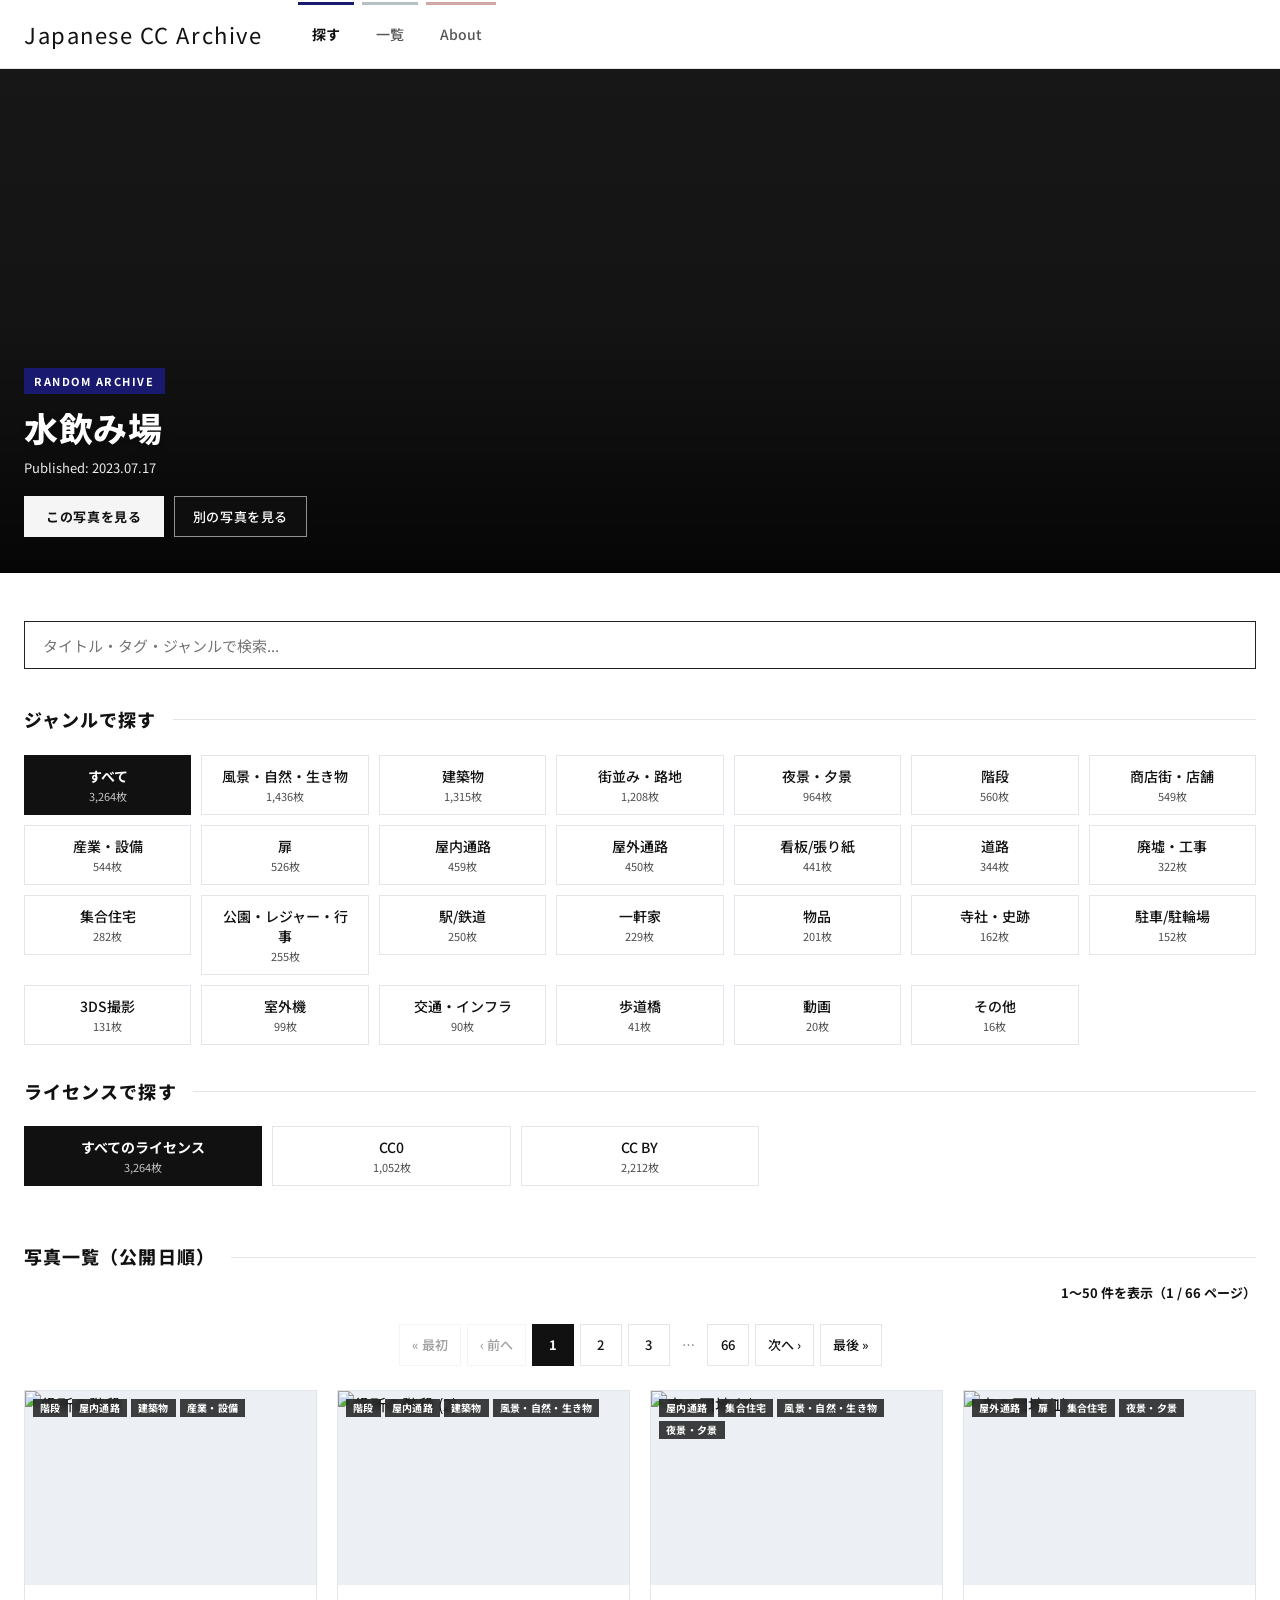
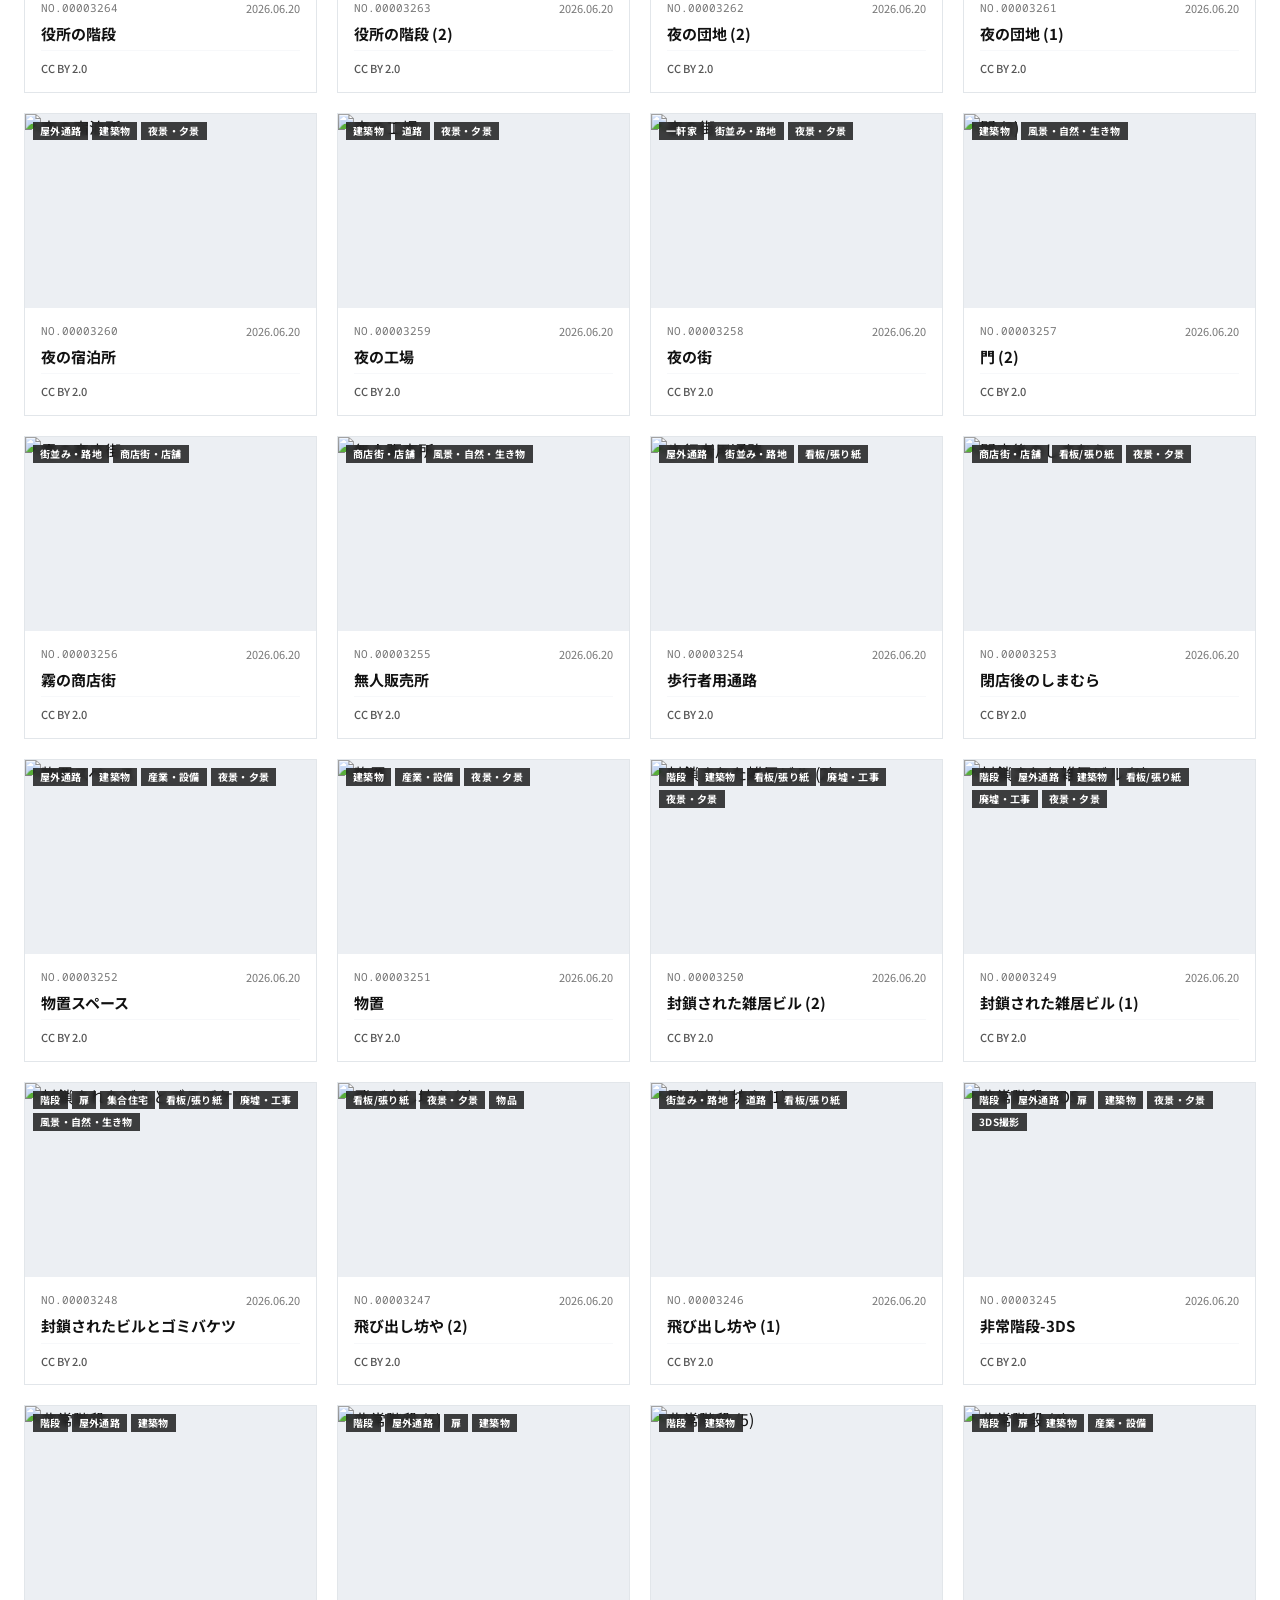
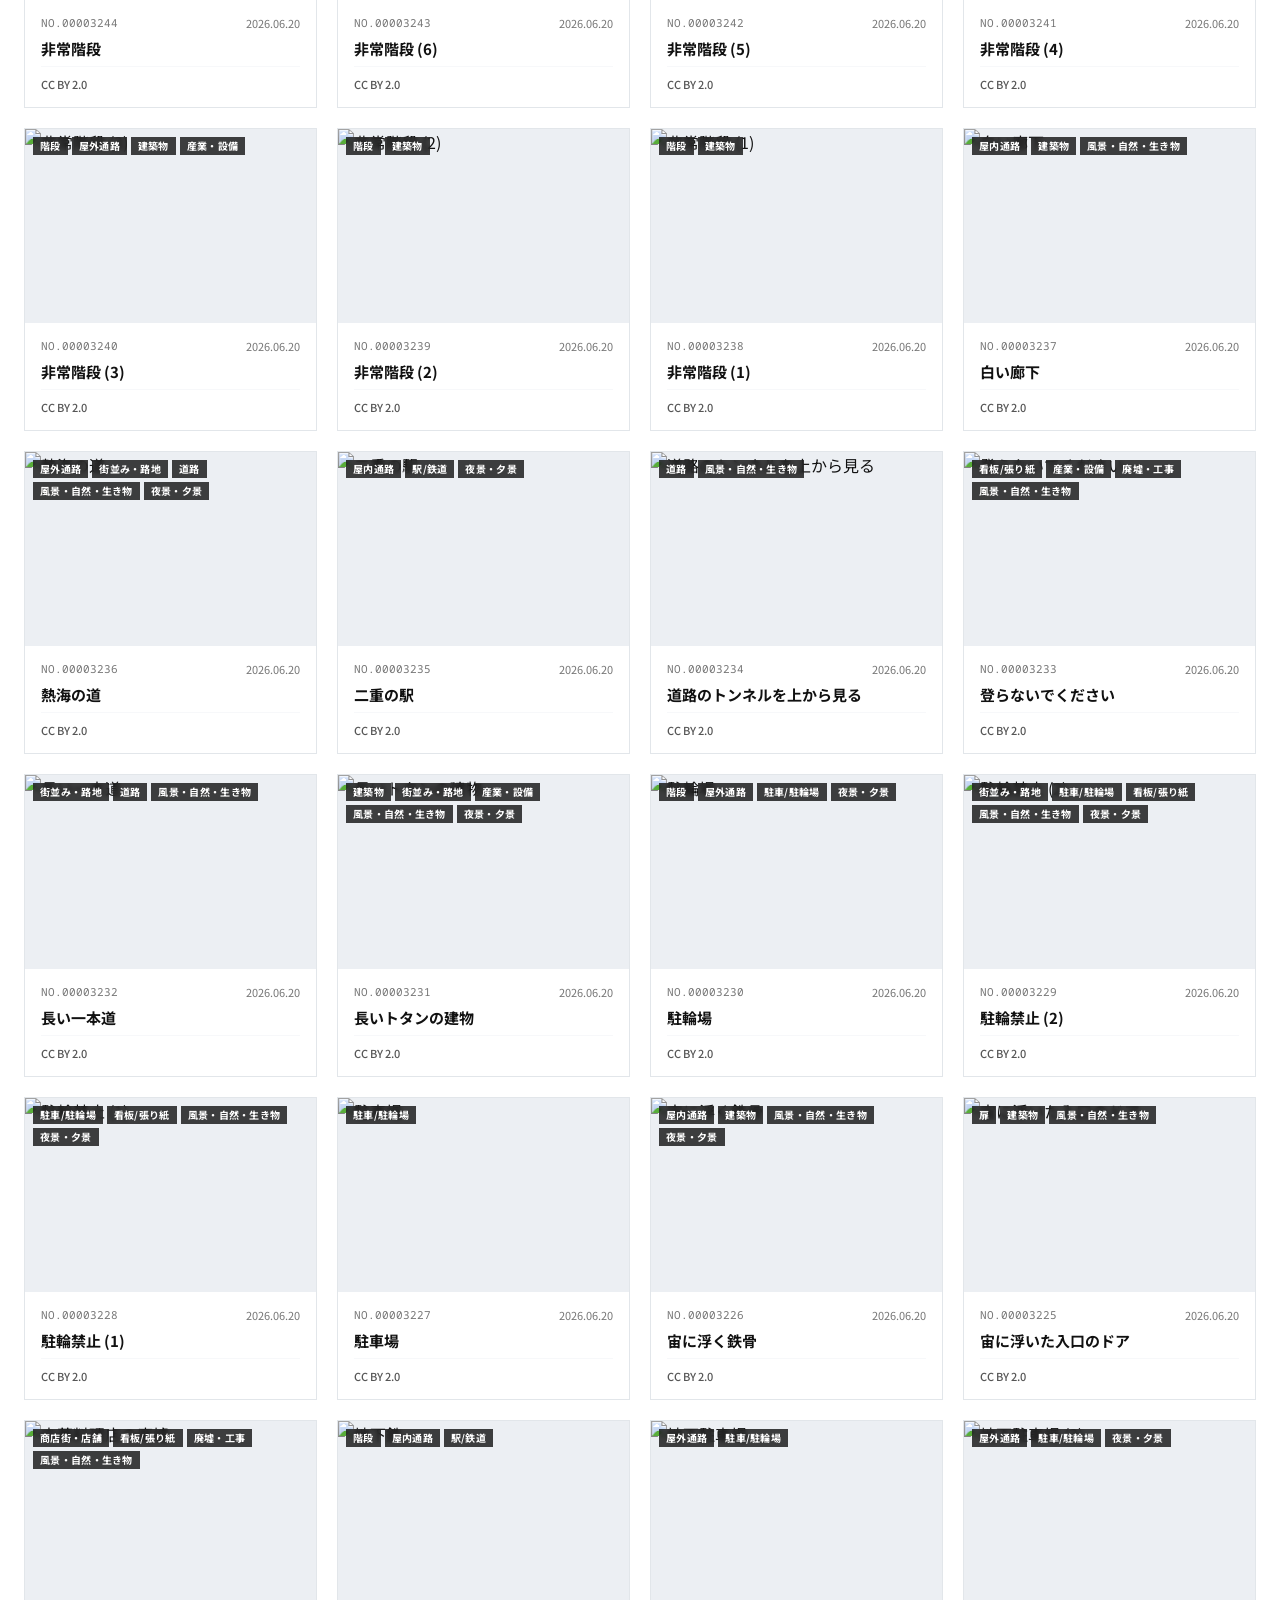
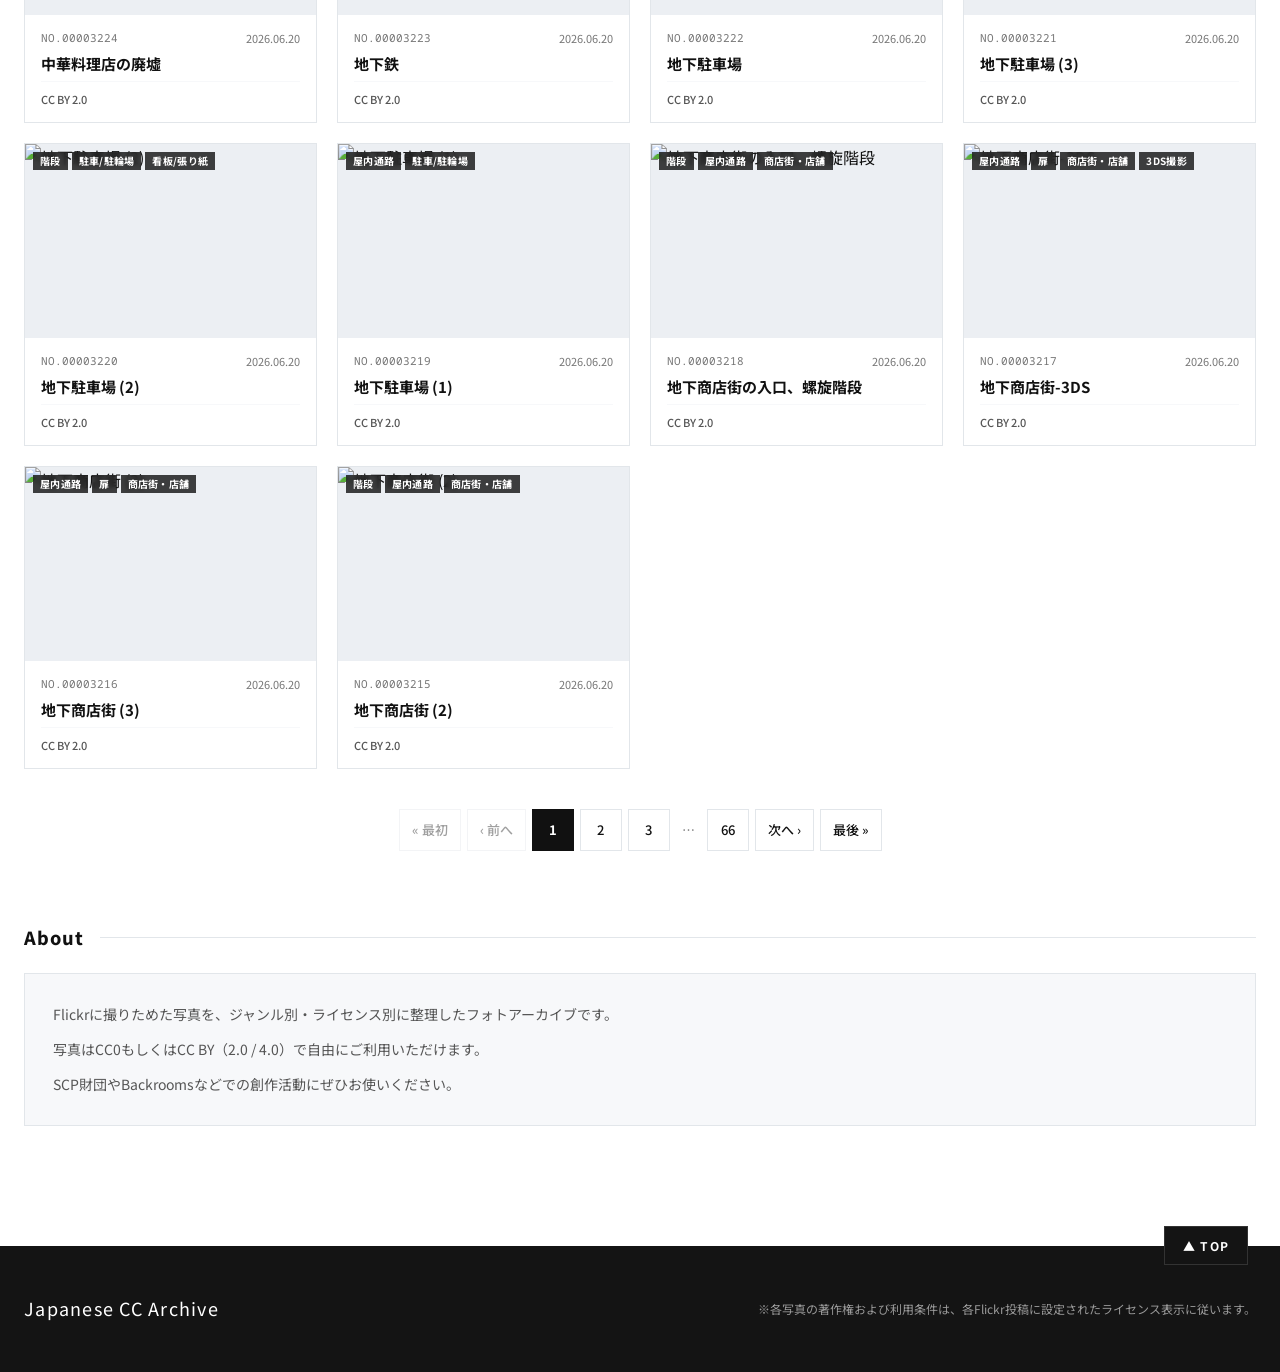
==== commit 8a7690ab: "Replace index.html with v8" ====
--- a/index.html
+++ b/index.html
@@ -2865,8 +2865,10 @@
     }
 
     function isSmartphoneView() {
-      return window.matchMedia("(max-width: 600px)").matches ||
-        /iPhone|iPod|Android.*Mobile/i.test(navigator.userAgent);
+      const ua = navigator.userAgent || "";
+      const isTouchMobile = /iPhone|iPad|iPod|Android/i.test(ua) ||
+        (navigator.platform === "MacIntel" && navigator.maxTouchPoints > 1);
+      return window.matchMedia("(max-width: 600px)").matches || isTouchMobile;
     }
 
     function detectExtensionFromUrl(url) {
@@ -2882,46 +2884,25 @@
       const suggestedFilename = `${photo.archiveNo}_${photo.id}.${initialExt}`;
 
       if (isSmartphoneView()) {
-        els.downloadStatusMsg.textContent = "共有メニューを準備しています...";
-        try {
-          const response = await fetch(imageUrl, { mode: "cors" });
-          if (!response.ok) throw new Error("Fetch failed");
-          const blob = await response.blob();
-          const mimeType = blob.type || "image/jpeg";
-          const ext = mimeType.includes("png") ? "png" : mimeType.includes("webp") ? "webp" : "jpg";
-          const filename = `${photo.archiveNo}_${photo.id}.${ext}`;
-          const file = new File([blob], filename, { type: mimeType });
-
-          if (navigator.canShare && navigator.canShare({ files: [file] })) {
-            await navigator.share({
-              files: [file],
-              title: photo.title,
-              text: `${photo.title} / ${photo.authorName} (${photo.licenseLabel})`
-            });
-            els.downloadStatusMsg.textContent = "共有メニューを表示しました。";
-            return;
-          }
-
-          if (navigator.share) {
+        if (typeof navigator.share === "function") {
+          try {
+            // CORS制限のある外部CDNへのfetchを挟まず、ユーザージェスチャ有効中に即座にOS標準共有シートを起動する
             await navigator.share({
               title: photo.title,
-              text: `${photo.title} / ${photo.authorName} (${photo.licenseLabel})`,
               url: imageUrl
             });
             els.downloadStatusMsg.textContent = "共有メニューを表示しました。";
             return;
+          } catch (err) {
+            if (err && err.name === "AbortError") {
+              els.downloadStatusMsg.textContent = "";
+              return;
+            }
           }
-
-          throw new Error("Web Share API unavailable");
-        } catch (err) {
-          if (err && err.name === "AbortError") {
-            els.downloadStatusMsg.textContent = "共有をキャンセルしました。";
-            return;
-          }
-          window.open(imageUrl, "_blank", "noopener,noreferrer");
-          els.downloadStatusMsg.textContent = "画像を開きました。ブラウザの共有メニューまたは画像長押しで保存できます。";
-          return;
         }
+        window.open(imageUrl, "_blank", "noopener,noreferrer");
+        els.downloadStatusMsg.textContent = "画像を開きました。ブラウザの共有メニューまたは画像長押しで保存できます。";
+        return;
       }
 
       if (typeof window.showSaveFilePicker === "function") {
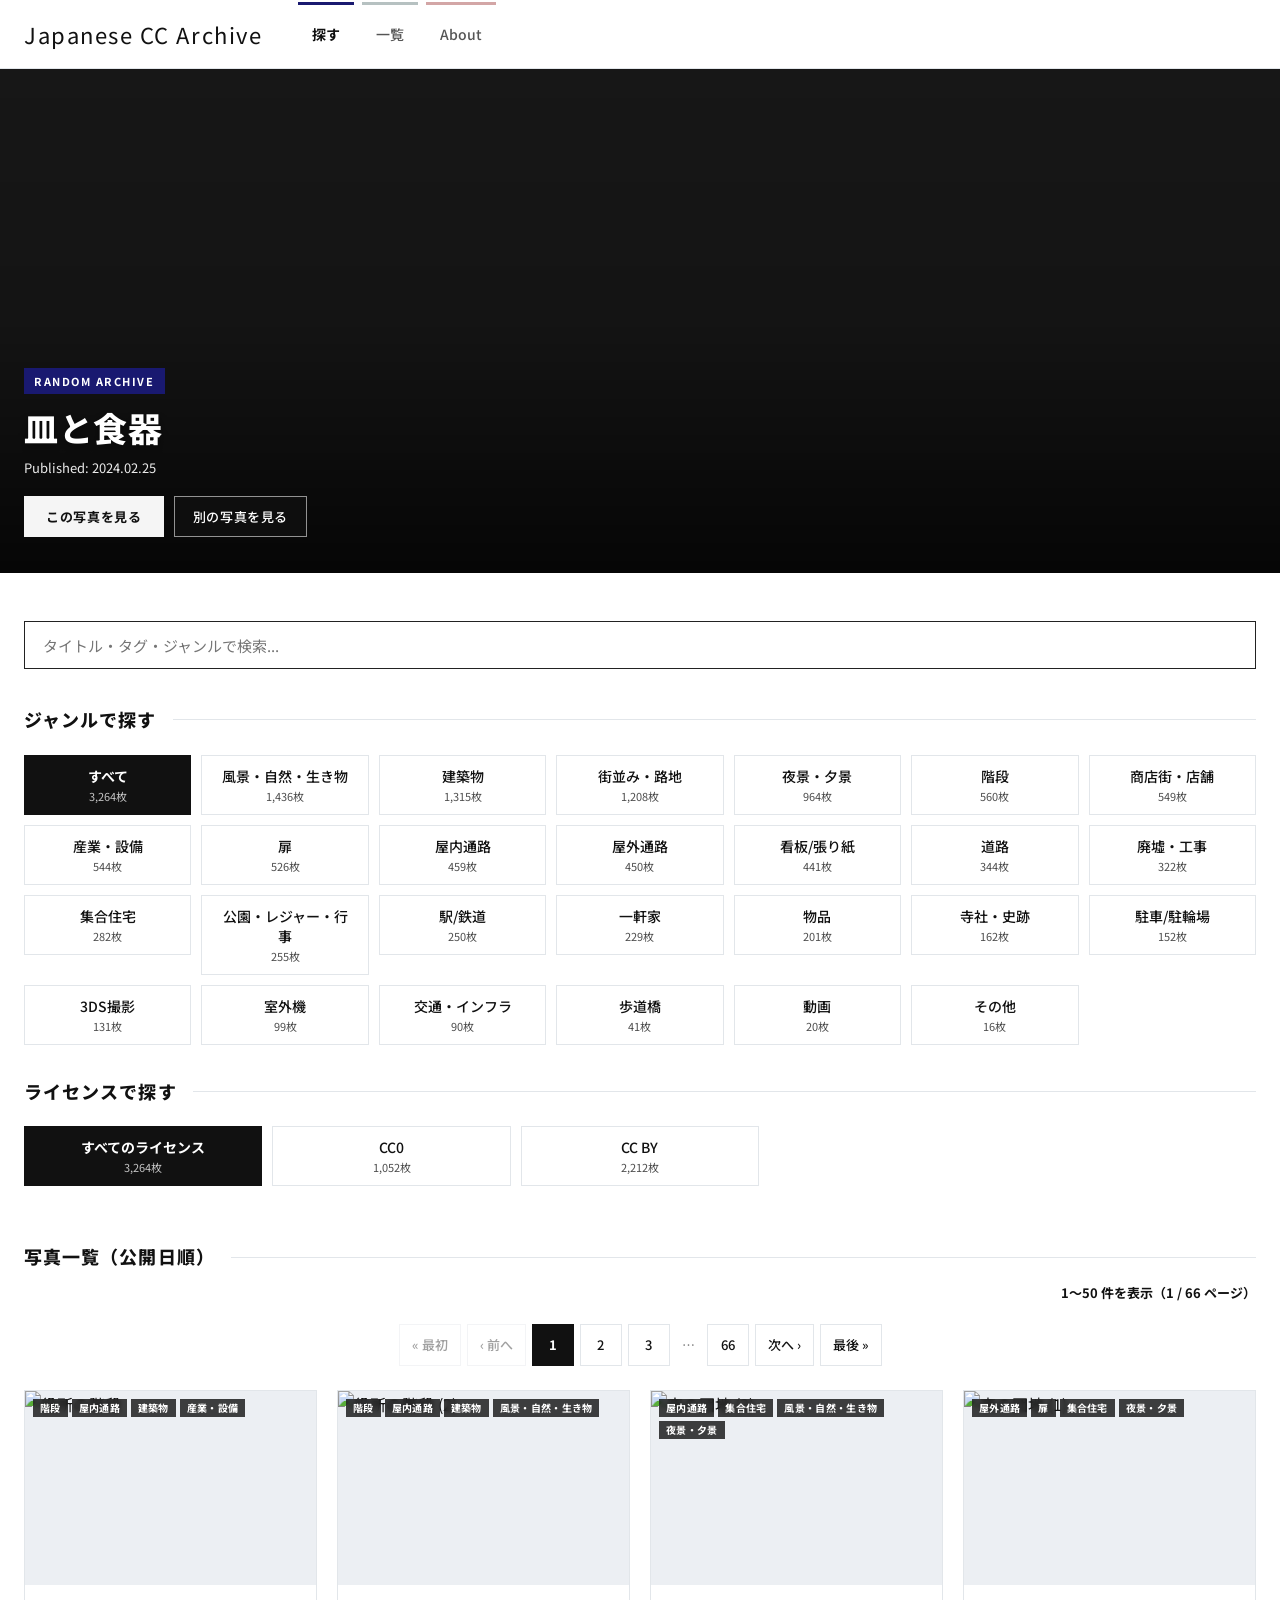
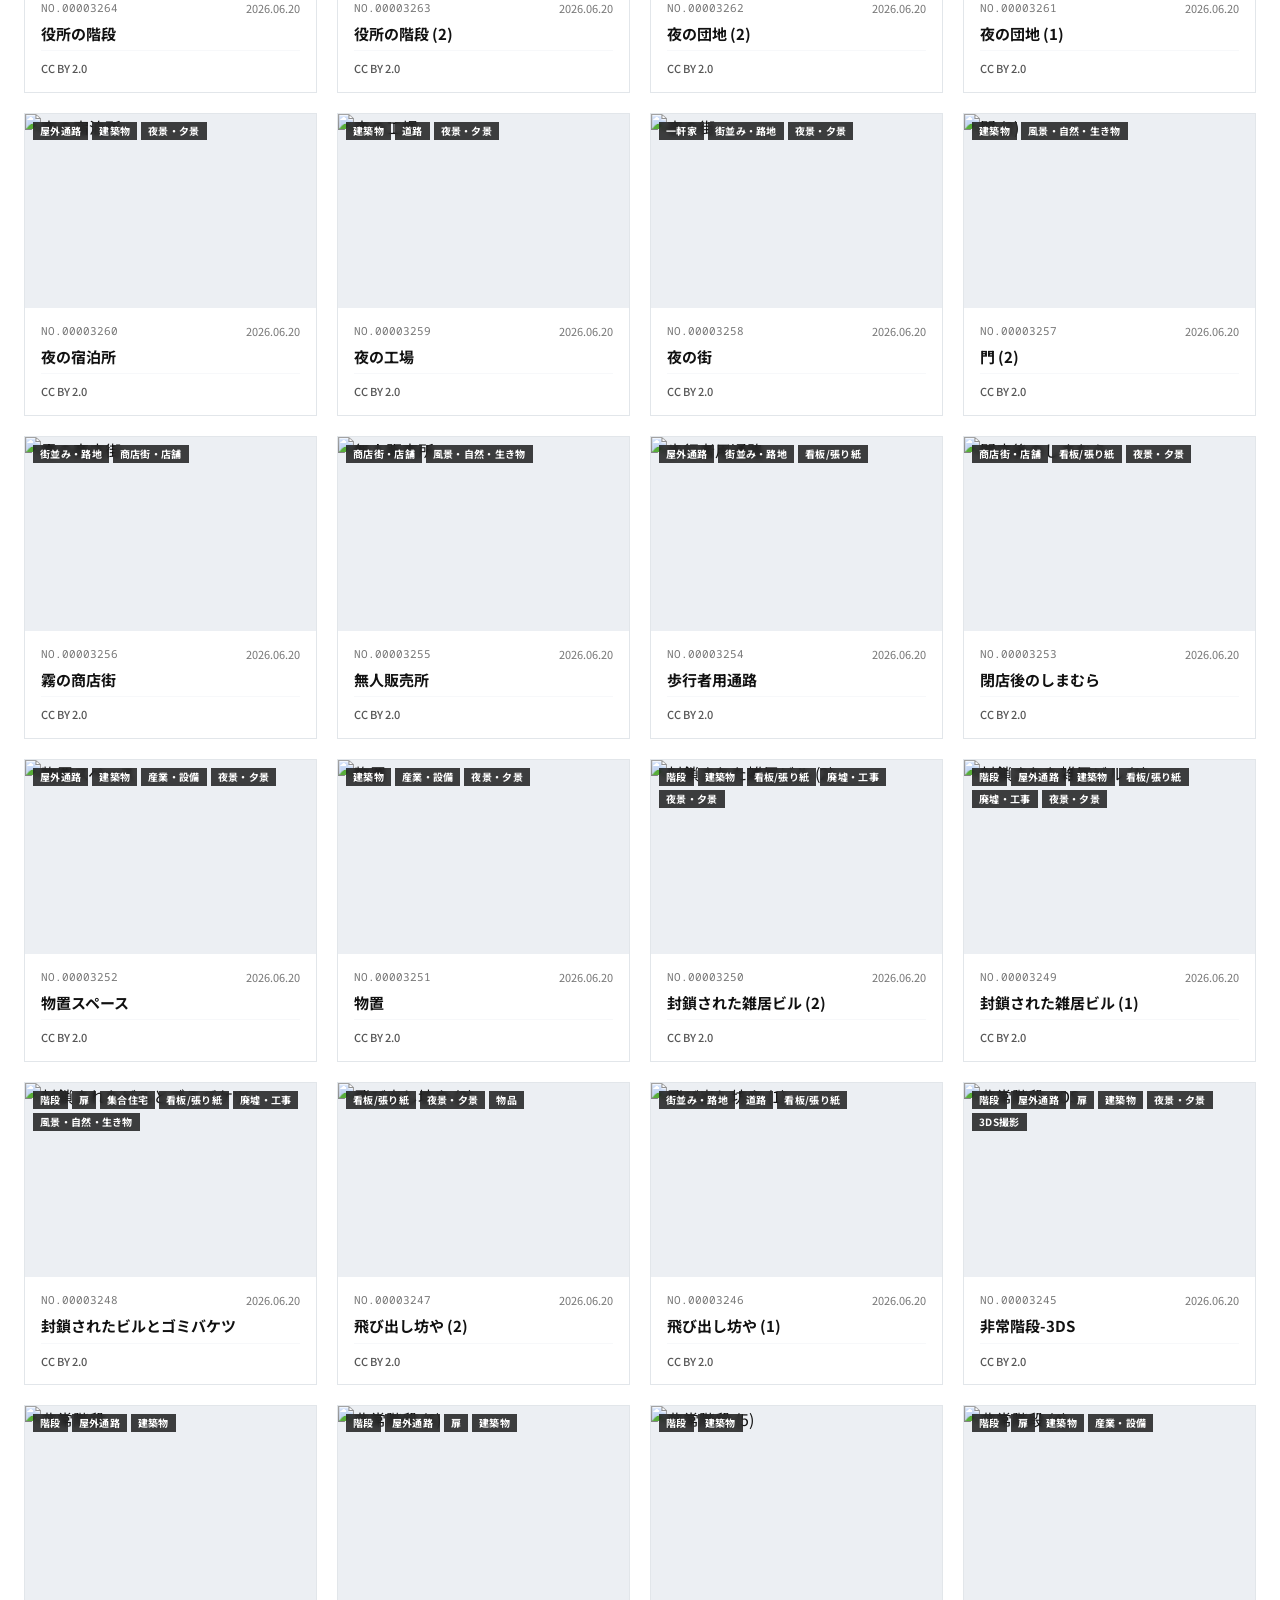
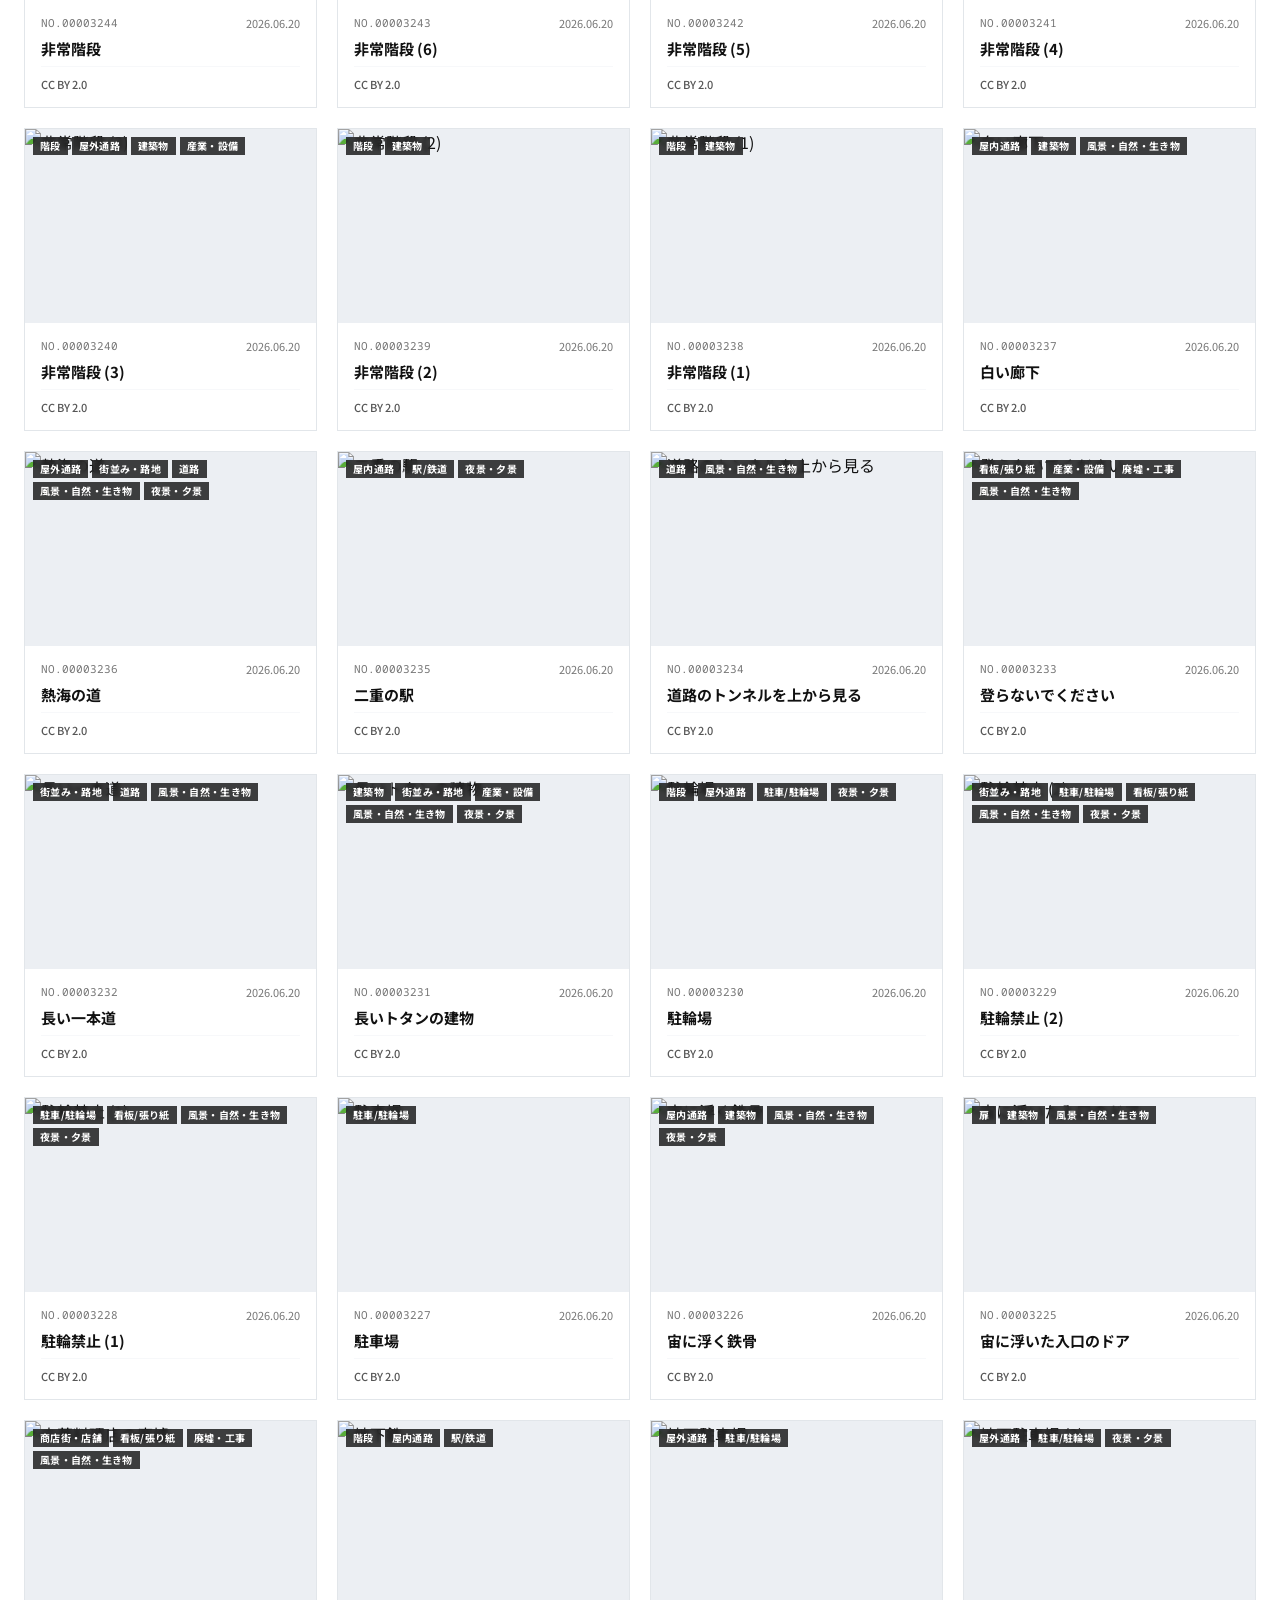
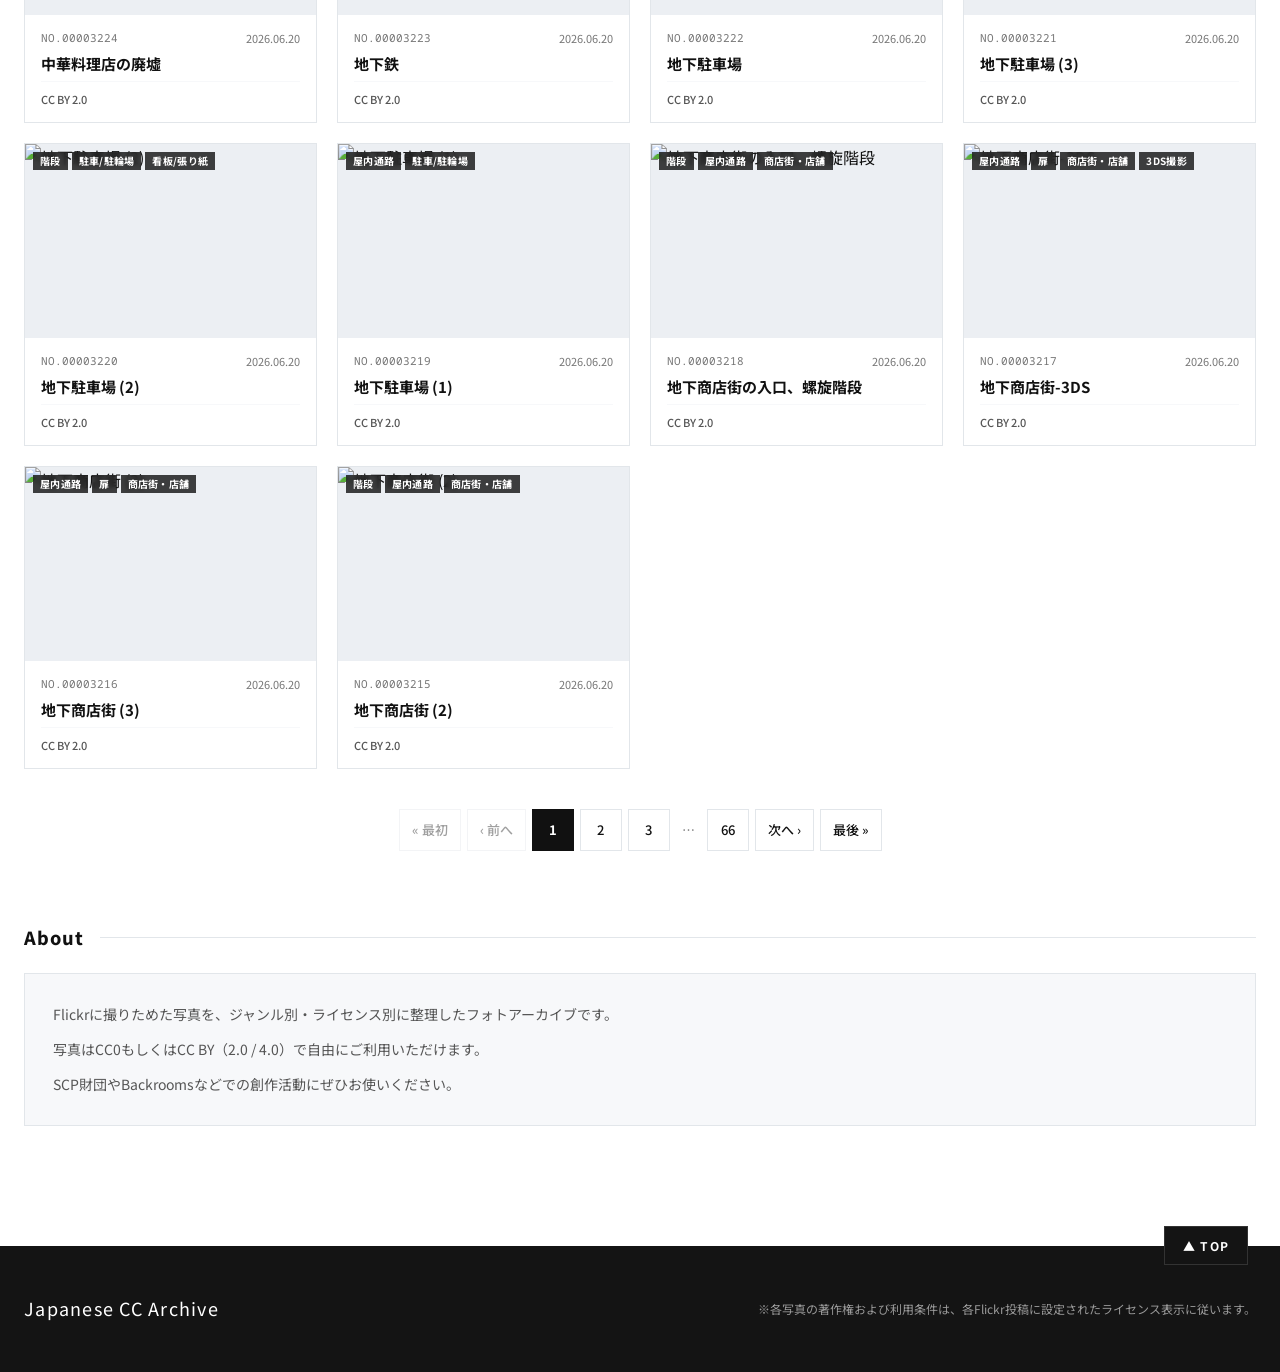
==== commit e507cec0: "Replace index.html with v9" ====
--- a/index.html
+++ b/index.html
@@ -2878,95 +2878,142 @@
       return ext === "jpeg" ? "jpg" : ext;
     }
 
+    function resolveDownloadFilename(photo, blob, sourceUrl) {
+      const mimeType = blob && blob.type ? blob.type.toLowerCase() : "";
+      let ext = "";
+      if (mimeType.includes("png")) {
+        ext = "png";
+      } else if (mimeType.includes("webp")) {
+        ext = "webp";
+      } else if (mimeType.includes("jpeg") || mimeType.includes("jpg")) {
+        ext = "jpg";
+      } else {
+        ext = detectExtensionFromUrl(sourceUrl);
+      }
+      const baseName = `${photo.archiveNo}_${photo.id}`.replace(/[\\/:*?"<>|]/g, "_");
+      return `${baseName}.${ext}`;
+    }
+
+    async function fetchPhotoBlob(photo) {
+      const candidateUrls = Array.from(
+        new Set([photo.originalUrl, photo.largeUrl, photo.thumbUrl].filter(Boolean))
+      );
+
+      for (const url of candidateUrls) {
+        try {
+          const response = await fetch(url, { mode: "cors", cache: "no-store" });
+          if (!response.ok) continue;
+          const blob = await response.blob();
+          if (blob && blob.size > 0) {
+            return { blob, sourceUrl: url };
+          }
+        } catch (err) {
+          continue;
+        }
+      }
+      throw new Error("All candidate image fetches failed");
+    }
+
+    function triggerBlobFileDownload(blob, filename) {
+      const blobUrl = URL.createObjectURL(blob);
+      const a = document.createElement("a");
+      a.href = blobUrl;
+      a.download = filename;
+      a.style.display = "none";
+      document.body.appendChild(a);
+      a.click();
+      a.remove();
+      // iOS Safariのダウンロード確認ダイアログで「ダウンロード」が押されるまでBlob URLを保持する
+      setTimeout(() => {
+        URL.revokeObjectURL(blobUrl);
+      }, 60000);
+    }
+
     async function downloadImageToPC(photo) {
       const imageUrl = photo.originalUrl || photo.largeUrl || photo.thumbUrl;
       const initialExt = detectExtensionFromUrl(imageUrl);
-      const suggestedFilename = `${photo.archiveNo}_${photo.id}.${initialExt}`;
-
-      if (isSmartphoneView()) {
-        if (typeof navigator.share === "function") {
+      const suggestedFilename = `${photo.archiveNo}_${photo.id}.${initialExt}`.replace(/[\\/:*?"<>|]/g, "_");
+
+      if (els.modalDownloadBtn.disabled) return;
+      els.modalDownloadBtn.disabled = true;
+
+      try {
+        if (isSmartphoneView()) {
+          els.downloadStatusMsg.textContent = "ダウンロードを準備しています...";
           try {
-            // CORS制限のある外部CDNへのfetchを挟まず、ユーザージェスチャ有効中に即座にOS標準共有シートを起動する
-            await navigator.share({
-              title: photo.title,
-              url: imageUrl
-            });
-            els.downloadStatusMsg.textContent = "共有メニューを表示しました。";
+            const { blob, sourceUrl } = await fetchPhotoBlob(photo);
+            const filename = resolveDownloadFilename(photo, blob, sourceUrl);
+            triggerBlobFileDownload(blob, filename);
+            els.downloadStatusMsg.textContent = "";
             return;
           } catch (err) {
+            const fallbackLink = document.createElement("a");
+            fallbackLink.href = imageUrl;
+            fallbackLink.download = suggestedFilename;
+            fallbackLink.target = "_blank";
+            fallbackLink.rel = "noopener noreferrer";
+            fallbackLink.style.display = "none";
+            document.body.appendChild(fallbackLink);
+            fallbackLink.click();
+            fallbackLink.remove();
+            els.downloadStatusMsg.textContent = "画像を開きました。ブラウザのダウンロードまたは長押しで保存できます。";
+            return;
+          }
+        }
+
+        if (typeof window.showSaveFilePicker === "function") {
+          let fileHandle = null;
+          try {
+            fileHandle = await window.showSaveFilePicker({
+              suggestedName: suggestedFilename,
+              types: [
+                {
+                  description: "画像ファイル",
+                  accept: {
+                    "image/jpeg": [".jpg", ".jpeg"],
+                    "image/png": [".png"],
+                    "image/webp": [".webp"]
+                  }
+                }
+              ]
+            });
+          } catch (err) {
             if (err && err.name === "AbortError") {
+              els.downloadStatusMsg.textContent = "保存をキャンセルしました。";
+              return;
+            }
+            fileHandle = null;
+          }
+
+          if (fileHandle) {
+            els.downloadStatusMsg.textContent = "画像を保存しています...";
+            try {
+              const { blob } = await fetchPhotoBlob(photo);
+              const writable = await fileHandle.createWritable();
+              await writable.write(blob);
+              await writable.close();
               els.downloadStatusMsg.textContent = "";
               return;
+            } catch (err) {
+              if (typeof fileHandle.remove === "function") {
+                await fileHandle.remove().catch(() => {});
+              }
             }
           }
         }
-        window.open(imageUrl, "_blank", "noopener,noreferrer");
-        els.downloadStatusMsg.textContent = "画像を開きました。ブラウザの共有メニューまたは画像長押しで保存できます。";
-        return;
-      }
-
-      if (typeof window.showSaveFilePicker === "function") {
-        let fileHandle = null;
+
+        els.downloadStatusMsg.textContent = "画像を準備しています...";
         try {
-          fileHandle = await window.showSaveFilePicker({
-            suggestedName: suggestedFilename,
-            types: [
-              {
-                description: "画像ファイル",
-                accept: {
-                  "image/jpeg": [".jpg", ".jpeg"],
-                  "image/png": [".png"],
-                  "image/webp": [".webp"]
-                }
-              }
-            ]
-          });
+          const { blob, sourceUrl } = await fetchPhotoBlob(photo);
+          const filename = resolveDownloadFilename(photo, blob, sourceUrl);
+          triggerBlobFileDownload(blob, filename);
+          els.downloadStatusMsg.textContent = "";
         } catch (err) {
-          if (err && err.name === "AbortError") {
-            els.downloadStatusMsg.textContent = "保存をキャンセルしました。";
-            return;
-          }
-          fileHandle = null;
+          window.open(imageUrl, "_blank", "noopener,noreferrer");
+          els.downloadStatusMsg.textContent = "新しいタブで元画像を開きました（右クリックで「名前を付けて画像を保存」できます）。";
         }
-
-        if (fileHandle) {
-          els.downloadStatusMsg.textContent = "画像を保存しています...";
-          try {
-            const response = await fetch(imageUrl, { mode: "cors" });
-            if (!response.ok) throw new Error("Fetch failed");
-            const blob = await response.blob();
-            const writable = await fileHandle.createWritable();
-            await writable.write(blob);
-            await writable.close();
-            els.downloadStatusMsg.textContent = "";
-            return;
-          } catch (err) {
-            if (typeof fileHandle.remove === "function") {
-              await fileHandle.remove().catch(() => {});
-            }
-          }
-        }
-      }
-
-      els.downloadStatusMsg.textContent = "画像を準備しています...";
-      try {
-        const response = await fetch(imageUrl, { mode: "cors" });
-        if (!response.ok) throw new Error("Fetch failed");
-        const blob = await response.blob();
-        const blobUrl = URL.createObjectURL(blob);
-
-        const a = document.createElement("a");
-        a.href = blobUrl;
-        a.download = suggestedFilename;
-        document.body.appendChild(a);
-        a.click();
-        a.remove();
-        URL.revokeObjectURL(blobUrl);
-
-        els.downloadStatusMsg.textContent = "";
-      } catch (err) {
-        window.open(imageUrl, "_blank", "noopener,noreferrer");
-        els.downloadStatusMsg.textContent = "新しいタブで元画像を開きました（右クリックで「名前を付けて画像を保存」できます）。";
+      } finally {
+        els.modalDownloadBtn.disabled = false;
       }
     }
 
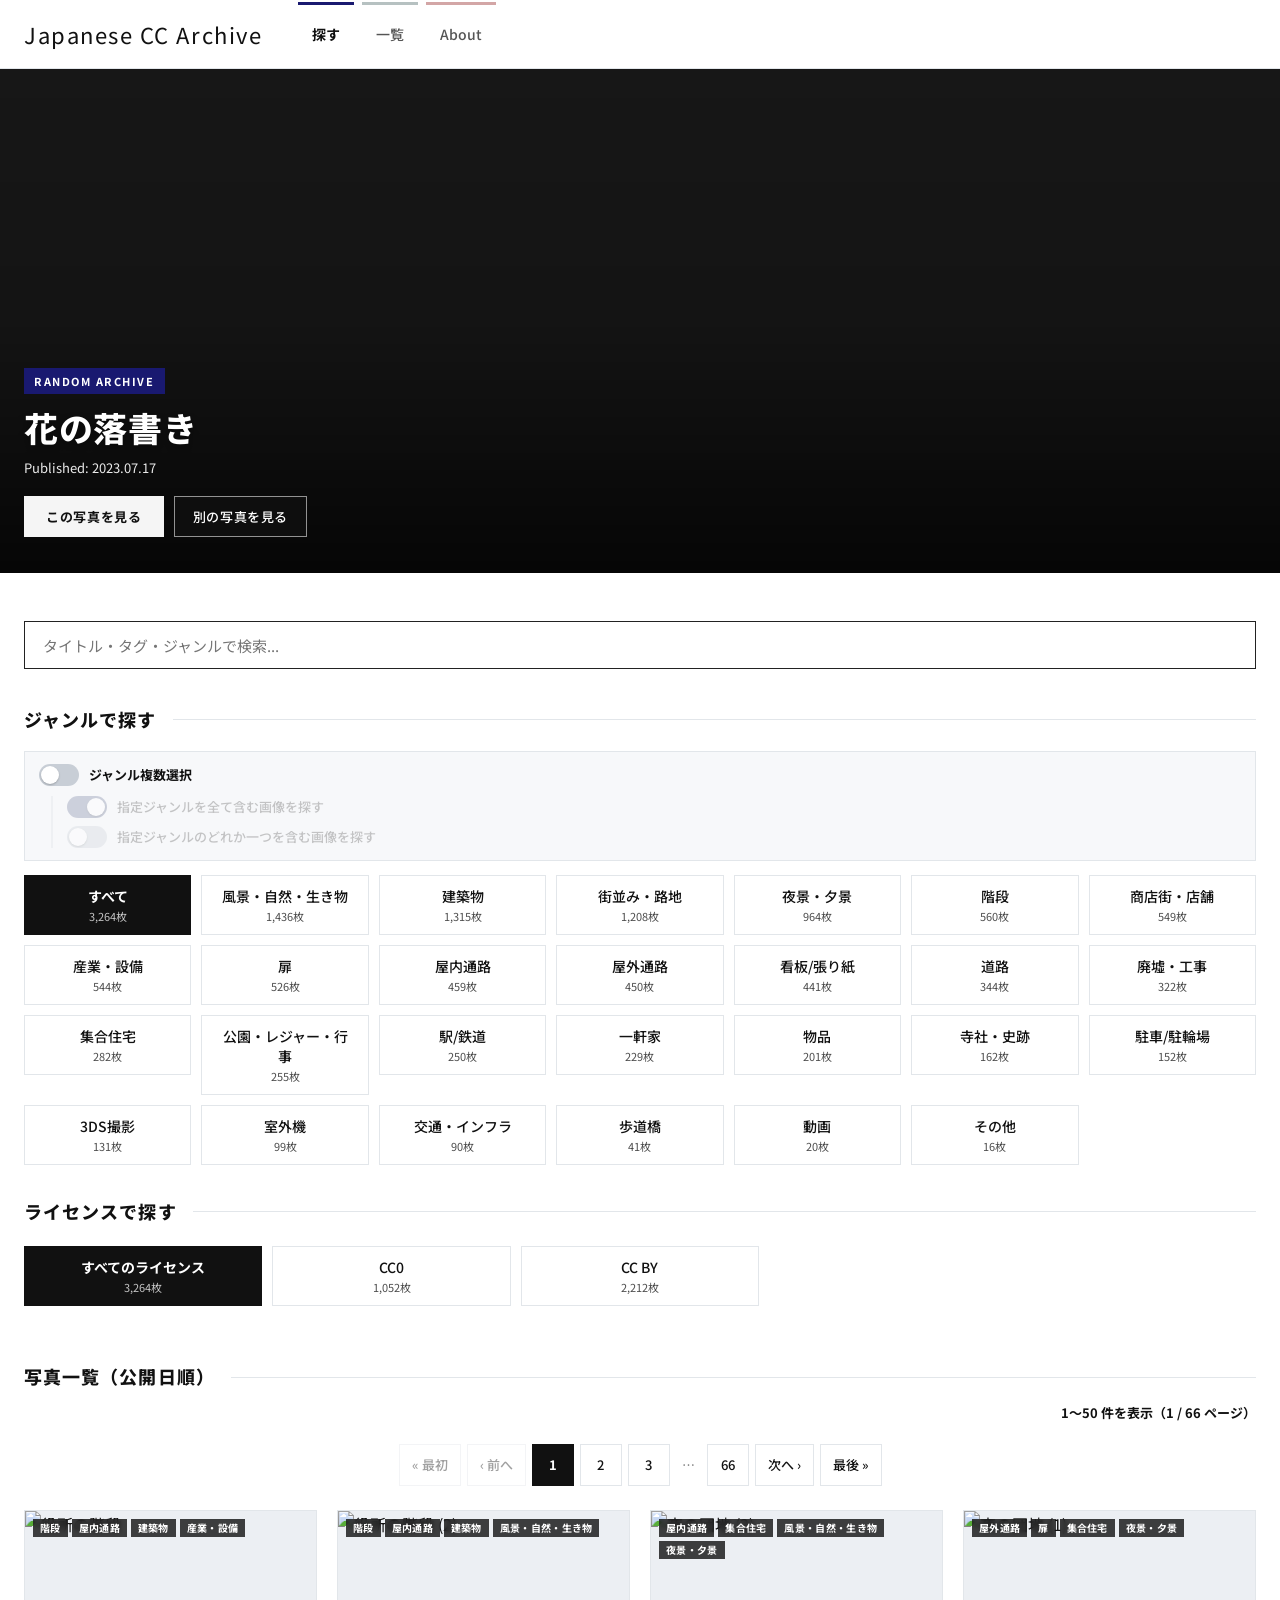
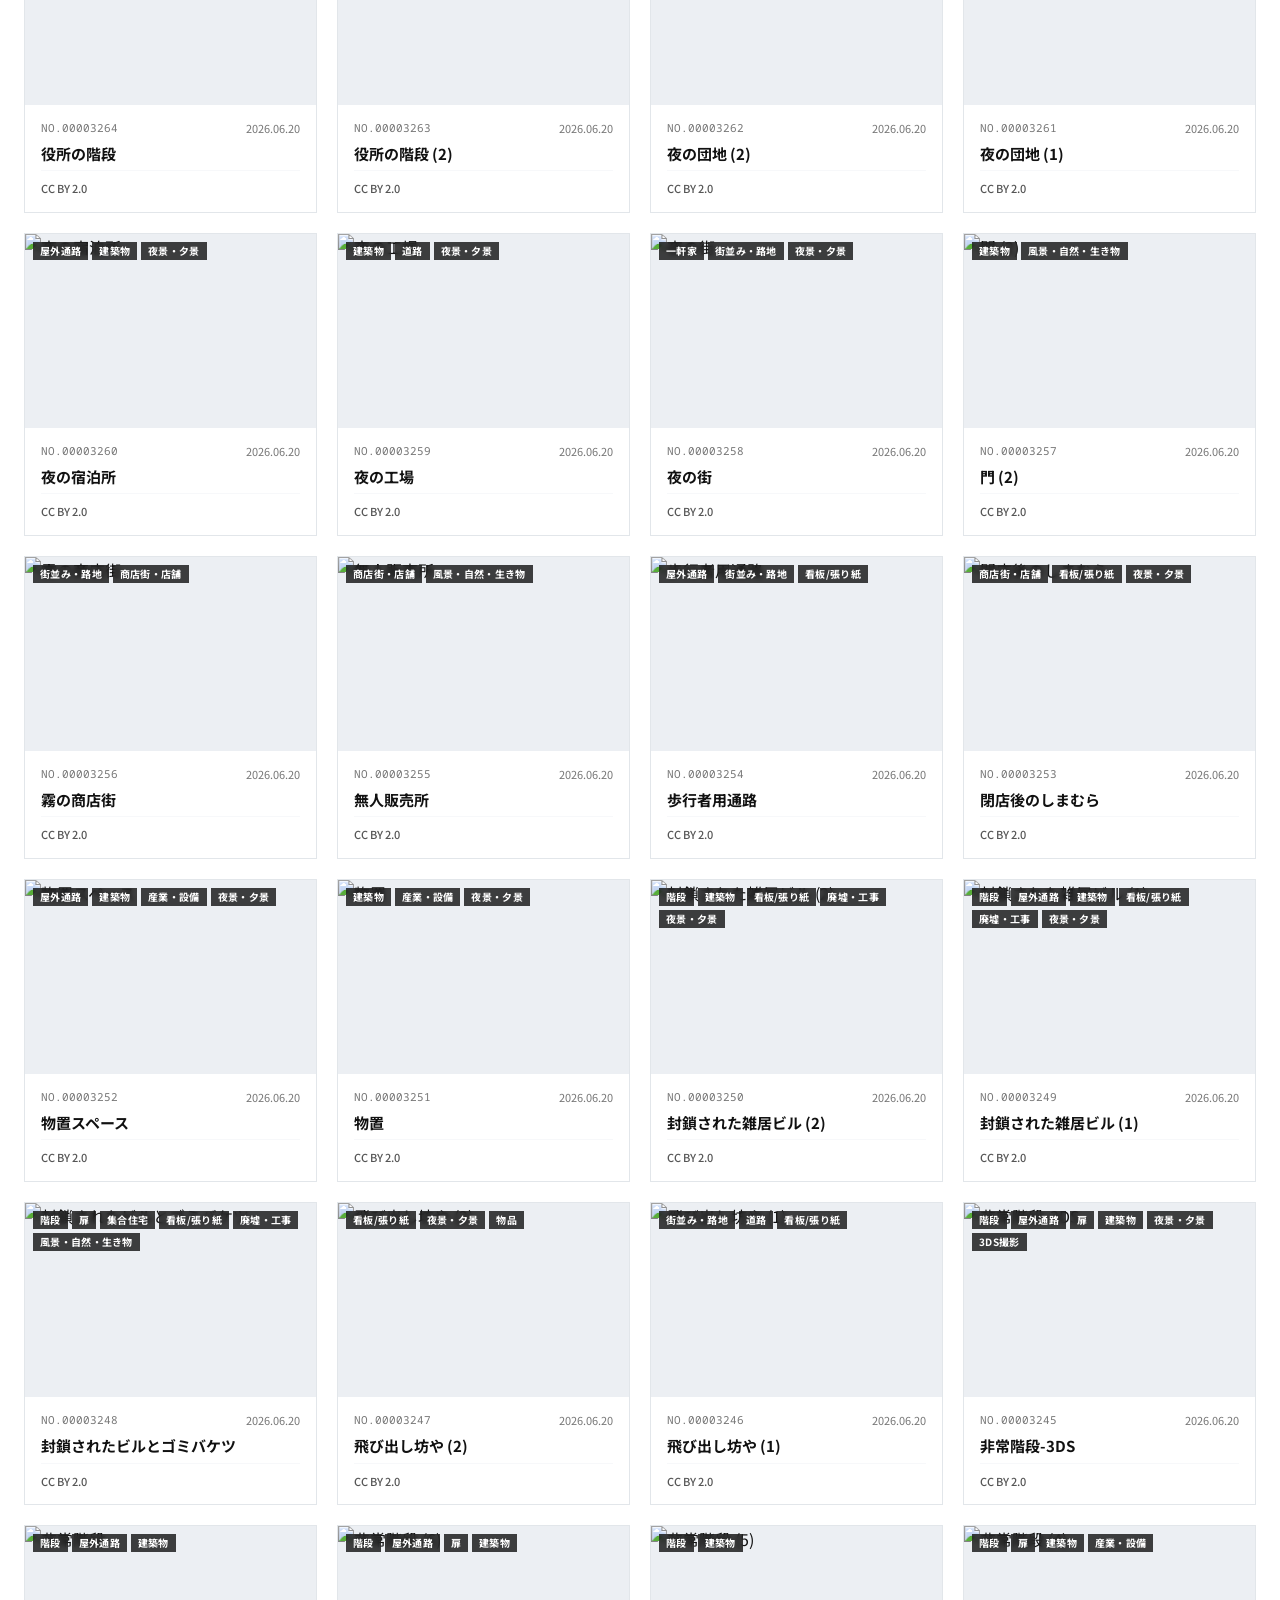
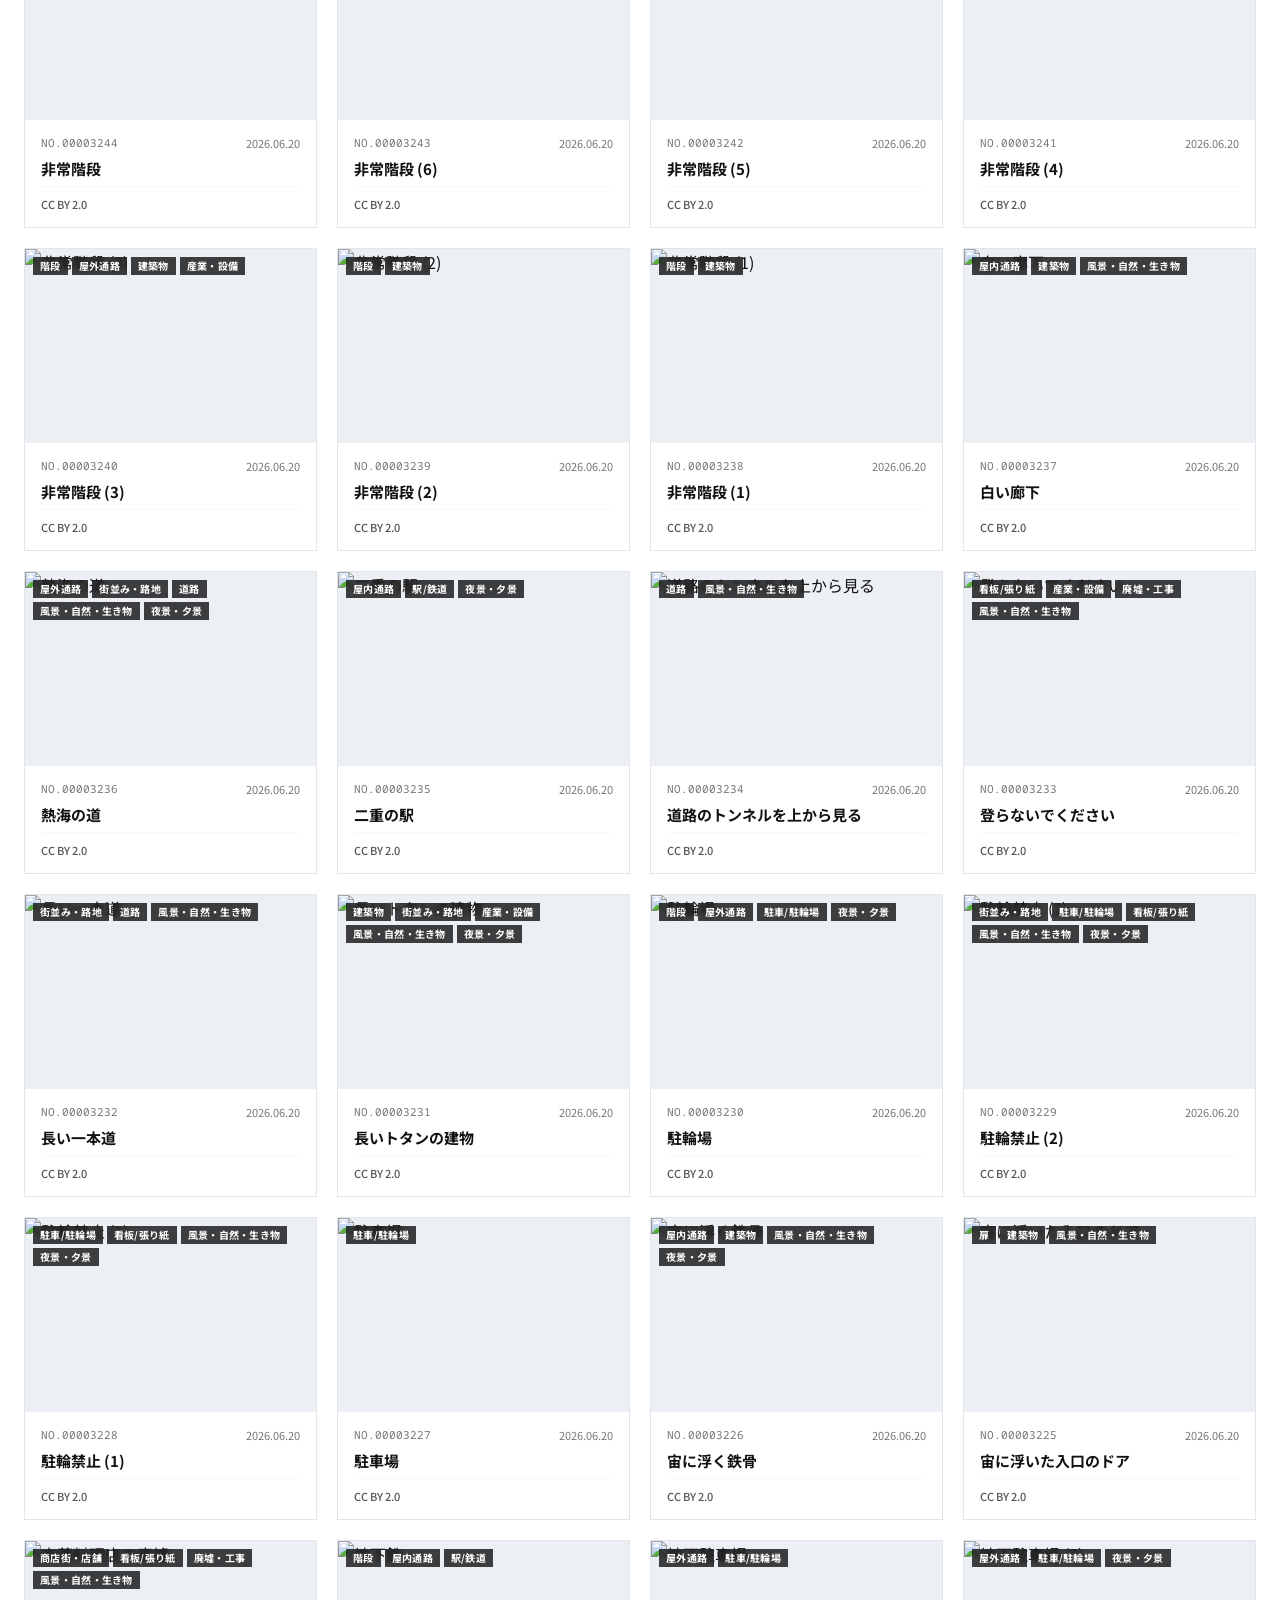
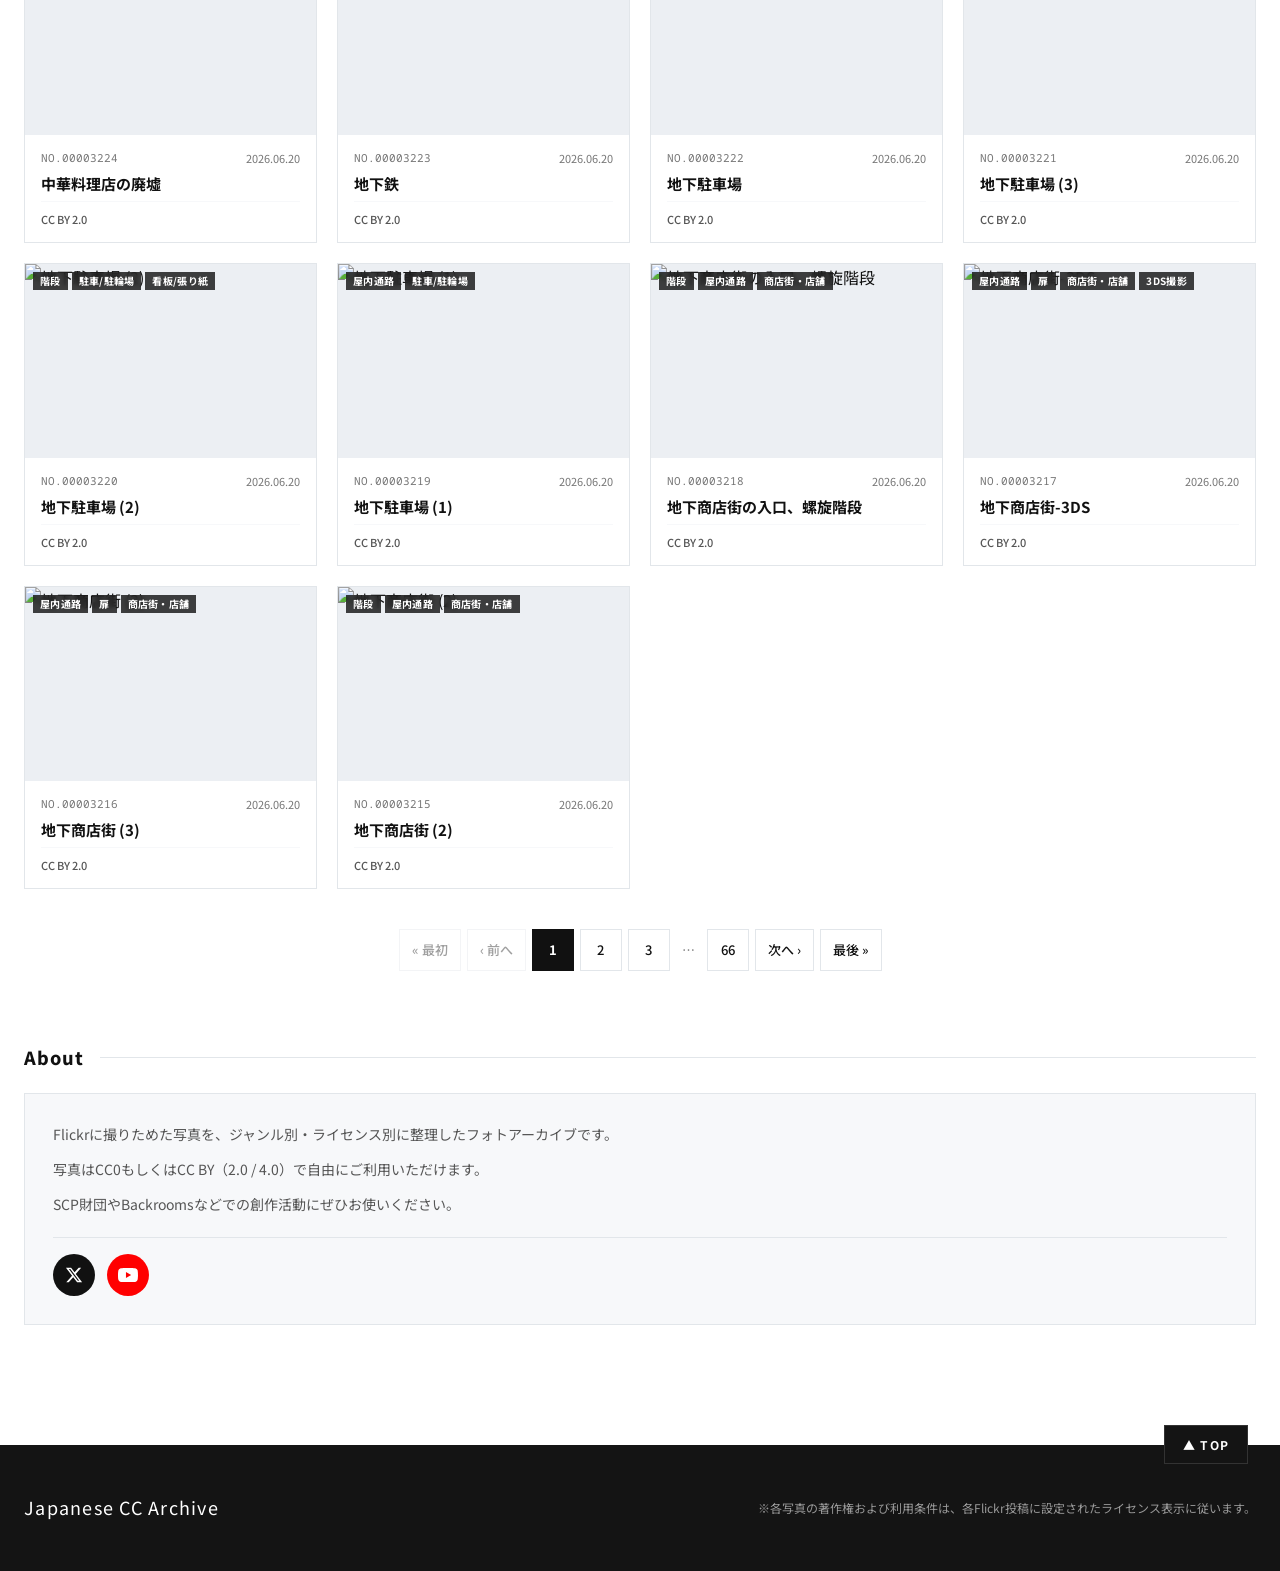
==== commit 7f94368f: "Implement genre mode controls and UI enhancements Added genre mode controls and updated filtering lo" ====
--- a/index.html
+++ b/index.html
@@ -480,6 +480,118 @@
       margin-bottom: 32px;
     }
 
+    .genre-mode-controls {
+      display: flex;
+      flex-direction: column;
+      gap: 10px;
+      margin: -4px 0 14px;
+      padding: 12px 14px;
+      background: var(--bg-subtle);
+      border: 1px solid var(--border-light);
+    }
+
+    .genre-logic-subcontrols {
+      display: flex;
+      flex-direction: column;
+      gap: 8px;
+      margin-left: 12px;
+      padding-left: 14px;
+      border-left: 2px solid var(--border-light);
+      transition: opacity 0.18s ease, border-color 0.18s ease;
+    }
+
+    .genre-logic-subcontrols:not(.is-disabled) {
+      border-left-color: var(--accent-blue);
+    }
+
+    .genre-logic-subcontrols.is-disabled {
+      opacity: 0.4;
+      pointer-events: none;
+      user-select: none;
+    }
+
+    .toggle-switch-row {
+      display: inline-flex;
+      align-items: center;
+      gap: 10px;
+      cursor: pointer;
+      font-size: 13px;
+      font-weight: 700;
+      color: var(--text-primary);
+      line-height: 1.4;
+      width: fit-content;
+      max-width: 100%;
+    }
+
+    .genre-logic-subcontrols .toggle-switch-row {
+      font-weight: 500;
+    }
+
+    .genre-logic-subcontrols.is-disabled .toggle-switch-row {
+      cursor: not-allowed;
+      color: var(--text-muted);
+    }
+
+    .toggle-switch-input {
+      position: absolute;
+      width: 1px;
+      height: 1px;
+      padding: 0;
+      margin: -1px;
+      overflow: hidden;
+      clip: rect(0, 0, 0, 0);
+      white-space: nowrap;
+      border: 0;
+    }
+
+    .toggle-switch-track {
+      position: relative;
+      flex-shrink: 0;
+      width: 40px;
+      height: 22px;
+      background: #c8ced6;
+      border-radius: 999px;
+      transition: background-color 0.18s ease;
+    }
+
+    .toggle-switch-track::after {
+      content: "";
+      position: absolute;
+      top: 2px;
+      left: 2px;
+      width: 18px;
+      height: 18px;
+      background: #ffffff;
+      border-radius: 50%;
+      box-shadow: 0 1px 2px rgba(0, 0, 0, 0.22);
+      transition: transform 0.18s ease;
+    }
+
+    .toggle-switch-input:checked + .toggle-switch-track {
+      background: var(--accent-blue);
+    }
+
+    .toggle-switch-input:checked + .toggle-switch-track::after {
+      transform: translateX(18px);
+    }
+
+    .toggle-switch-input:focus-visible + .toggle-switch-track {
+      outline: 2px solid var(--accent-blue);
+      outline-offset: 2px;
+    }
+
+    .toggle-switch-input:disabled + .toggle-switch-track {
+      background: #d5dae0;
+    }
+
+    .toggle-switch-input:disabled:checked + .toggle-switch-track {
+      background: #8e96b0;
+    }
+
+    .toggle-switch-text {
+      user-select: none;
+    }
+
     .tile-grid {
       list-style: none;
       margin: 0;
@@ -857,8 +969,63 @@
       line-height: 1.8;
     }
 
-    .about-card p:last-child {
+    .about-card p:last-of-type {
       margin-bottom: 0;
+    }
+
+    .about-social-links {
+      margin-top: 20px;
+      padding-top: 16px;
+      border-top: 1px solid var(--border-light);
+      display: flex;
+      align-items: center;
+      gap: 12px;
+    }
+
+    .about-social-icon {
+      width: 42px;
+      height: 42px;
+      border-radius: 50%;
+      display: inline-flex;
+      align-items: center;
+      justify-content: center;
+      text-decoration: none;
+      transition: transform 0.16s ease, opacity 0.16s ease, box-shadow 0.16s ease;
+    }
+
+    .about-social-icon:hover {
+      transform: translateY(-2px);
+      opacity: 0.92;
+      box-shadow: 0 4px 12px rgba(0, 0, 0, 0.16);
+    }
+
+    .about-social-icon:focus-visible {
+      outline: 2px solid var(--accent-blue);
+      outline-offset: 2px;
+    }
+
+    .about-social-x {
+      background: #111111;
+      color: #ffffff;
+    }
+
+    .about-social-x svg {
+      width: 18px;
+      height: 18px;
+      fill: currentColor;
+      display: block;
+    }
+
+    .about-social-youtube {
+      background: #ff0000;
+      color: #ffffff;
+    }
+
+    .about-social-youtube svg {
+      width: 20px;
+      height: 20px;
+      fill: currentColor;
+      display: block;
     }
 
     .site-footer {
@@ -1362,12 +1529,20 @@
         -webkit-overflow-scrolling: touch;
       }
       .modal-image-stage {
+        --stage-pad-x: 44px;
+        --stage-pad-y: 12px;
+        /* 縦画像 (3024×4032 = 3:4) の規定縦サイズ */
+        --portrait-fixed-height: min(
+          calc((100vw - (var(--stage-pad-x) * 2)) * 4032 / 3024),
+          62dvh
+        );
         position: relative;
         flex-shrink: 0;
-        height: auto;
-        min-height: 180px;
-        padding: 12px 44px;
-        overflow: visible;
+        height: calc(var(--portrait-fixed-height) + (var(--stage-pad-y) * 2));
+        min-height: calc(var(--portrait-fixed-height) + (var(--stage-pad-y) * 2));
+        max-height: calc(var(--portrait-fixed-height) + (var(--stage-pad-y) * 2));
+        padding: var(--stage-pad-y) var(--stage-pad-x);
+        overflow: hidden;
       }
       .modal-nav-btn {
         width: 36px;
@@ -1386,8 +1561,16 @@
       .modal-image-stage img {
         width: auto;
         max-width: 100%;
-        max-height: 62dvh;
+        max-height: var(--portrait-fixed-height);
         height: auto;
+        object-fit: contain;
+      }
+      .modal-image-stage img.is-portrait {
+        height: var(--portrait-fixed-height);
+        width: auto;
+        aspect-ratio: 3024 / 4032;
+        max-width: 100%;
+        max-height: var(--portrait-fixed-height);
         object-fit: contain;
       }
       .modal-info-panel {
@@ -1512,6 +1695,25 @@
 
       <div class="filter-group">
         <h2 class="section-index">ジャンルで探す<span class="index-line"></span></h2>
+        <div class="genre-mode-controls">
+          <label class="toggle-switch-row" for="multiGenreToggle">
+            <input type="checkbox" id="multiGenreToggle" class="toggle-switch-input" role="switch" />
+            <span class="toggle-switch-track" aria-hidden="true"></span>
+            <span class="toggle-switch-text">ジャンル複数選択</span>
+          </label>
+          <div class="genre-logic-subcontrols is-disabled" id="genreLogicSubcontrols" aria-disabled="true">
+            <label class="toggle-switch-row" for="genreLogicAllToggle">
+              <input type="checkbox" id="genreLogicAllToggle" class="toggle-switch-input" role="switch" checked disabled />
+              <span class="toggle-switch-track" aria-hidden="true"></span>
+              <span class="toggle-switch-text">指定ジャンルを全て含む画像を探す</span>
+            </label>
+            <label class="toggle-switch-row" for="genreLogicAnyToggle">
+              <input type="checkbox" id="genreLogicAnyToggle" class="toggle-switch-input" role="switch" disabled />
+              <span class="toggle-switch-track" aria-hidden="true"></span>
+              <span class="toggle-switch-text">指定ジャンルのどれか一つを含む画像を探す</span>
+            </label>
+          </div>
+        </div>
         <div class="genre-collapse-wrap" id="genreCollapseWrap">
           <ul class="tile-grid genre-grid" id="genreFilterList"></ul>
           <div class="genre-fourth-row-blur" id="genreFourthRowBlur" hidden aria-hidden="true"></div>
@@ -1556,6 +1758,32 @@
         <p>Flickrに撮りためた写真を、ジャンル別・ライセンス別に整理したフォトアーカイブです。</p>
         <p>写真はCC0もしくはCC BY（2.0 / 4.0）で自由にご利用いただけます。</p>
         <p>SCP財団やBackroomsなどでの創作活動にぜひお使いください。</p>
+        <div class="about-social-links" aria-label="公式アカウントリンク">
+          <a
+            href="https://x.com/scpowl"
+            target="_blank"
+            rel="noopener noreferrer"
+            class="about-social-icon about-social-x"
+            aria-label="X (@scpowl)"
+            title="X (@scpowl)"
+          >
+            <svg viewBox="0 0 24 24" aria-hidden="true">
+              <path d="M18.244 2.25h3.308l-7.227 8.26 8.502 11.24H16.17l-5.214-6.817L4.99 21.75H1.68l7.73-8.835L1.254 2.25H8.08l4.713 6.231zm-1.161 17.52h1.833L7.084 4.126H5.117z" />
+            </svg>
+          </a>
+          <a
+            href="https://m.youtube.com/@%E3%83%95%E3%82%AF%E3%83%AD%E3%82%A6%E3%82%A2%E3%82%AB%E3%83%87%E3%83%9F%E3%83%BC?ra=m"
+            target="_blank"
+            rel="noopener noreferrer"
+            class="about-social-icon about-social-youtube"
+            aria-label="YouTube (フクロウアカデミー)"
+            title="YouTube (フクロウアカデミー)"
+          >
+            <svg viewBox="0 0 24 24" aria-hidden="true">
+              <path d="M23.498 6.186a3.016 3.016 0 0 0-2.122-2.136C19.505 3.545 12 3.545 12 3.545s-7.505 0-9.377.505A3.017 3.017 0 0 0 .502 6.186C0 8.07 0 12 0 12s0 3.93.502 5.814a3.016 3.016 0 0 0 2.122 2.136c1.871.505 9.376.505 9.376.505s7.505 0 9.377-.505a3.015 3.015 0 0 0 2.122-2.136C24 15.93 24 12 24 12s0-3.93-.502-5.814zM9.545 15.568V8.432L15.818 12l-6.273 3.568z" />
+            </svg>
+          </a>
+        </div>
       </div>
     </section>
   </main>
@@ -1696,7 +1924,9 @@
       allPhotos: [],
       allTagsIndex: [],
       filteredPhotos: [],
-      selectedGenre: "ALL",
+      selectedGenres: [],
+      isMultiGenreMode: false,
+      multiGenreLogic: "AND",
       isGenreExpanded: false,
       selectedTag: null,
       selectedLicense: "ALL",
@@ -1760,6 +1990,10 @@
       clearFilterBtn: document.getElementById("clearFilterBtn"),
       genreCollapseWrap: document.getElementById("genreCollapseWrap"),
       genreFilterList: document.getElementById("genreFilterList"),
+      multiGenreToggle: document.getElementById("multiGenreToggle"),
+      genreLogicSubcontrols: document.getElementById("genreLogicSubcontrols"),
+      genreLogicAllToggle: document.getElementById("genreLogicAllToggle"),
+      genreLogicAnyToggle: document.getElementById("genreLogicAnyToggle"),
       genreFourthRowBlur: document.getElementById("genreFourthRowBlur"),
       genreExpandBtn: document.getElementById("genreExpandBtn"),
       licenseFilterList: document.getElementById("licenseFilterList"),
@@ -1776,6 +2010,7 @@
       modalPrevBtn: document.getElementById("modalPrevBtn"),
       modalNextBtn: document.getElementById("modalNextBtn"),
       modalBody: document.getElementById("modalBody"),
+      modalImageStage: document.querySelector(".modal-image-stage"),
       modalImage: document.getElementById("modalImage"),
       modalInfoPanel: document.getElementById("modalInfoPanel"),
       modalArchiveNo: document.getElementById("modalArchiveNo"),
@@ -2030,6 +2265,10 @@
       const baseLicenseInfo = resolveLicenseInfo(item.license, extraLicenseFields, tags, description);
       const finalLicenseInfo = applyManualLicenseOverride(override.license, baseLicenseInfo);
       const genres = normalizeGenres(item.genres, item.genre, override);
+
+      const rawW = Number(item.width || item.o_width || item.width_o || item.largeWidth || 0);
+      const rawH = Number(item.height || item.o_height || item.height_o || item.largeHeight || 0);
+      const initialIsPortrait = rawW > 0 && rawH > 0 ? rawH > rawW : null;
 
       return {
         id,
@@ -2049,7 +2288,8 @@
         genre: genres[0],
         genres,
         licenseCategory: finalLicenseInfo.category,
-        licenseLabel: finalLicenseInfo.label
+        licenseLabel: finalLicenseInfo.label,
+        _isPortrait: initialIsPortrait
       };
     }
 
@@ -2451,12 +2691,67 @@
       }
     }
 
+    function syncGenreToggleControls() {
+      const enabled = Boolean(state.isMultiGenreMode);
+      if (els.multiGenreToggle) {
+        els.multiGenreToggle.checked = enabled;
+      }
+      if (els.genreLogicSubcontrols) {
+        els.genreLogicSubcontrols.classList.toggle("is-disabled", !enabled);
+        els.genreLogicSubcontrols.setAttribute("aria-disabled", enabled ? "false" : "true");
+      }
+      if (els.genreLogicAllToggle) {
+        els.genreLogicAllToggle.disabled = !enabled;
+        els.genreLogicAllToggle.checked = state.multiGenreLogic === "AND";
+      }
+      if (els.genreLogicAnyToggle) {
+        els.genreLogicAnyToggle.disabled = !enabled;
+        els.genreLogicAnyToggle.checked = state.multiGenreLogic === "OR";
+      }
+    }
+
+    function matchesGenreSelection(photo, genresList = state.selectedGenres, logic = state.multiGenreLogic) {
+      if (!Array.isArray(genresList) || genresList.length === 0) {
+        return true;
+      }
+      if (genresList.length === 1) {
+        return photo.genres.includes(genresList[0]);
+      }
+      if (logic === "OR") {
+        return genresList.some((gId) => photo.genres.includes(gId));
+      }
+      return genresList.every((gId) => photo.genres.includes(gId));
+    }
+
+    function matchesLicenseSelection(photo, licenseId = state.selectedLicense) {
+      return !licenseId || licenseId === "ALL" || photo.licenseCategory === licenseId;
+    }
+
+    function matchesQueryAndTag(photo) {
+      const q = state.searchQuery.trim().toLowerCase();
+      const targetTagLower = state.selectedTag ? state.selectedTag.toLowerCase() : null;
+      const matchTag = !targetTagLower ||
+        photo.tags.some((t) => t.toLowerCase() === targetTagLower);
+      const matchQuery = !q ||
+        photo.title.toLowerCase().includes(q) ||
+        photo.licenseLabel.toLowerCase().includes(q) ||
+        photo.tags.some((t) => t.toLowerCase().includes(q)) ||
+        photo.genres.some((gId) => getGenreLabel(gId).toLowerCase().includes(q));
+      return matchTag && matchQuery;
+    }
+
     function renderFilterTiles() {
+      syncGenreToggleControls();
+
+      const genreCountPool = state.allPhotos.filter(
+        (p) => matchesLicenseSelection(p) && matchesQueryAndTag(p)
+      );
+
       els.genreFilterList.innerHTML = "";
       const genresWithCounts = state.genreDefinitions.map((genre, originalIndex) => {
         const count = genre.id === "ALL"
-          ? state.allPhotos.length
-          : state.allPhotos.filter((p) => p.genres.includes(genre.id)).length;
+          ? genreCountPool.length
+          : genreCountPool.filter((p) => p.genres.includes(genre.id)).length;
         return { ...genre, count, originalIndex };
       });
 
@@ -2469,17 +2764,31 @@
 
       genresWithCounts.forEach((genre) => {
         const count = genre.count;
+        const isSelected = genre.id === "ALL"
+          ? state.selectedGenres.length === 0
+          : state.selectedGenres.includes(genre.id);
+
         const li = document.createElement("li");
         const btn = document.createElement("button");
         btn.type = "button";
-        btn.className = `filter-tile ${state.selectedGenre === genre.id ? "is-selected" : ""}`;
+        btn.className = `filter-tile ${isSelected ? "is-selected" : ""}`;
+        btn.setAttribute("aria-pressed", isSelected ? "true" : "false");
         btn.innerHTML = `<span>${escapeHtml(genre.label)}</span><span class="tile-count">${count.toLocaleString()}枚</span>`;
         btn.addEventListener("click", () => {
-          state.selectedGenre = genre.id;
+          if (genre.id === "ALL") {
+            state.selectedGenres = [];
+          } else if (state.isMultiGenreMode) {
+            if (state.selectedGenres.includes(genre.id)) {
+              state.selectedGenres = state.selectedGenres.filter((id) => id !== genre.id);
+            } else {
+              state.selectedGenres = [...state.selectedGenres, genre.id];
+            }
+          } else {
+            state.selectedGenres = [genre.id];
+          }
+
           if (state.selectedTag) {
-            const nextPool = genre.id === "ALL"
-              ? state.allPhotos
-              : state.allPhotos.filter((p) => p.genres.includes(genre.id));
+            const nextPool = state.allPhotos.filter((p) => matchesGenreSelection(p));
             const stillExists = nextPool.some((p) =>
               p.tags.some((t) => t.toLowerCase() === state.selectedTag.toLowerCase())
             );
@@ -2496,16 +2805,22 @@
 
       updateGenreCollapseLayout();
 
+      const licenseCountPool = state.allPhotos.filter(
+        (p) => matchesGenreSelection(p) && matchesQueryAndTag(p)
+      );
+
       els.licenseFilterList.innerHTML = "";
       LICENSE_DEFINITIONS.forEach((lic) => {
         const count = lic.id === "ALL"
-          ? state.allPhotos.length
-          : state.allPhotos.filter((p) => p.licenseCategory === lic.id).length;
-
+          ? licenseCountPool.length
+          : licenseCountPool.filter((p) => p.licenseCategory === lic.id).length;
+
+        const isSelected = state.selectedLicense === lic.id;
         const li = document.createElement("li");
         const btn = document.createElement("button");
         btn.type = "button";
-        btn.className = `filter-tile ${state.selectedLicense === lic.id ? "is-selected" : ""}`;
+        btn.className = `filter-tile ${isSelected ? "is-selected" : ""}`;
+        btn.setAttribute("aria-pressed", isSelected ? "true" : "false");
         btn.innerHTML = `<span>${escapeHtml(lic.label)}</span><span class="tile-count">${count.toLocaleString()}枚</span>`;
         btn.addEventListener("click", () => {
           state.selectedLicense = lic.id;
@@ -2523,23 +2838,16 @@
       }
 
       const q = state.searchQuery.trim().toLowerCase();
-      const targetTagLower = state.selectedTag ? state.selectedTag.toLowerCase() : null;
 
       state.filteredPhotos = state.allPhotos.filter((photo) => {
-        const matchGenre = state.selectedGenre === "ALL" || photo.genres.includes(state.selectedGenre);
-        const matchTag = !targetTagLower ||
-          photo.tags.some((t) => t.toLowerCase() === targetTagLower);
-        const matchLicense = state.selectedLicense === "ALL" || photo.licenseCategory === state.selectedLicense;
-        const matchQuery = !q ||
-          photo.title.toLowerCase().includes(q) ||
-          photo.licenseLabel.toLowerCase().includes(q) ||
-          photo.tags.some((t) => t.toLowerCase().includes(q)) ||
-          photo.genres.some((gId) => getGenreLabel(gId).toLowerCase().includes(q));
-
-        return matchGenre && matchTag && matchLicense && matchQuery;
+        return (
+          matchesGenreSelection(photo) &&
+          matchesLicenseSelection(photo) &&
+          matchesQueryAndTag(photo)
+        );
       });
 
-      const isFiltered = state.selectedGenre !== "ALL" ||
+      const isFiltered = state.selectedGenres.length > 0 ||
         state.selectedTag !== null ||
         state.selectedLicense !== "ALL" ||
         q !== "";
@@ -2588,7 +2896,7 @@
         const genreBadgesHtml = photo.genres
           .map((gId) => {
             const label = getGenreLabel(gId);
-            const isMatched = state.selectedGenre !== "ALL" && state.selectedGenre === gId;
+            const isMatched = state.selectedGenres.includes(gId);
             return `<span class="card-genre-badge${isMatched ? " is-matched" : ""}">${escapeHtml(label)}</span>`;
           })
           .join("");
@@ -2722,18 +3030,42 @@
       textarea.remove();
     }
 
+    function syncModalImageOrientation(photo, imgEl) {
+      if (!photo) return;
+      if (imgEl && imgEl.naturalWidth > 0 && imgEl.naturalHeight > 0) {
+        photo._isPortrait = imgEl.naturalHeight > imgEl.naturalWidth;
+      }
+      const isPortrait = Boolean(photo._isPortrait);
+      els.modalImage.classList.toggle("is-portrait", isPortrait);
+      if (els.modalImageStage) {
+        els.modalImageStage.classList.toggle("is-portrait", isPortrait);
+      }
+    }
+
+    els.modalImage.addEventListener("load", () => {
+      if (state.currentModalPhoto) {
+        syncModalImageOrientation(state.currentModalPhoto, els.modalImage);
+      }
+    });
+
     function openModal(photo) {
       state.currentModalPhoto = photo;
       els.downloadStatusMsg.textContent = "";
       els.copyLicenseBtn.textContent = "ライセンス表記をコピーする";
 
+      syncModalImageOrientation(photo, null);
       els.modalImage.src = photo.thumbUrl;
       els.modalImage.alt = photo.title;
+      if (els.modalImage.complete && els.modalImage.naturalWidth > 0) {
+        syncModalImageOrientation(photo, els.modalImage);
+      }
       if (photo.largeUrl && photo.largeUrl !== photo.thumbUrl) {
         const highRes = new Image();
         highRes.decoding = "async";
         highRes.onload = () => {
+          photo._isPortrait = highRes.naturalHeight > highRes.naturalWidth;
           if (state.currentModalPhoto && state.currentModalPhoto.id === photo.id) {
+            syncModalImageOrientation(photo, highRes);
             els.modalImage.src = photo.largeUrl;
           }
         };
@@ -2752,7 +3084,7 @@
         genreBtn.textContent = getGenreLabel(gId);
         genreBtn.title = `ジャンル「${getGenreLabel(gId)}」で絞り込む`;
         genreBtn.addEventListener("click", () => {
-          state.selectedGenre = gId;
+          state.selectedGenres = [gId];
           state.selectedTag = null;
           closeModal();
           renderFilterTiles();
@@ -2780,7 +3112,7 @@
           btn.className = "tag-chip";
           btn.textContent = `#${tag}`;
           btn.addEventListener("click", () => {
-            state.selectedGenre = "ALL";
+            state.selectedGenres = [];
             state.selectedTag = tag;
             closeModal();
             renderFilterTiles();
@@ -2829,6 +3161,11 @@
           if (adj && adj.largeUrl) {
             const preloadImg = new Image();
             preloadImg.decoding = "async";
+            preloadImg.onload = () => {
+              if (preloadImg.naturalWidth > 0 && preloadImg.naturalHeight > 0) {
+                adj._isPortrait = preloadImg.naturalHeight > preloadImg.naturalWidth;
+              }
+            };
             preloadImg.src = adj.largeUrl;
           }
         });
@@ -3018,7 +3355,7 @@
     }
 
     function resetAllFilters() {
-      state.selectedGenre = "ALL";
+      state.selectedGenres = [];
       state.selectedTag = null;
       state.selectedLicense = "ALL";
       state.searchQuery = "";
@@ -3057,6 +3394,7 @@
       state.searchQuery = e.target.value;
       state.activeSuggestionIndex = -1;
       renderTagSuggestions();
+      renderFilterTiles();
       applyFilters(true);
     });
 
@@ -3181,6 +3519,60 @@
       });
     });
 
+    if (els.multiGenreToggle) {
+      els.multiGenreToggle.addEventListener("change", (e) => {
+        const enabled = e.target.checked;
+        state.isMultiGenreMode = enabled;
+        if (!enabled && state.selectedGenres.length >= 2) {
+          state.selectedGenres = [];
+        }
+        syncGenreToggleControls();
+        renderFilterTiles();
+        applyFilters(true);
+      });
+    }
+
+    if (els.genreLogicAllToggle) {
+      els.genreLogicAllToggle.addEventListener("change", (e) => {
+        if (!state.isMultiGenreMode) {
+          syncGenreToggleControls();
+          return;
+        }
+        if (e.target.checked) {
+          state.multiGenreLogic = "AND";
+          if (els.genreLogicAnyToggle) {
+            els.genreLogicAnyToggle.checked = false;
+          }
+        } else {
+          e.target.checked = true;
+          state.multiGenreLogic = "AND";
+        }
+        renderFilterTiles();
+        applyFilters(true);
+      });
+    }
+
+    if (els.genreLogicAnyToggle) {
+      els.genreLogicAnyToggle.addEventListener("change", (e) => {
+        if (!state.isMultiGenreMode) {
+          syncGenreToggleControls();
+          return;
+        }
+        if (e.target.checked) {
+          state.multiGenreLogic = "OR";
+          if (els.genreLogicAllToggle) {
+            els.genreLogicAllToggle.checked = false;
+          }
+        } else {
+          e.target.checked = true;
+          state.multiGenreLogic = "OR";
+        }
+        renderFilterTiles();
+        applyFilters(true);
+      });
+    }
+
+    syncGenreToggleControls();
     initArchive();
   </script>
 </body>
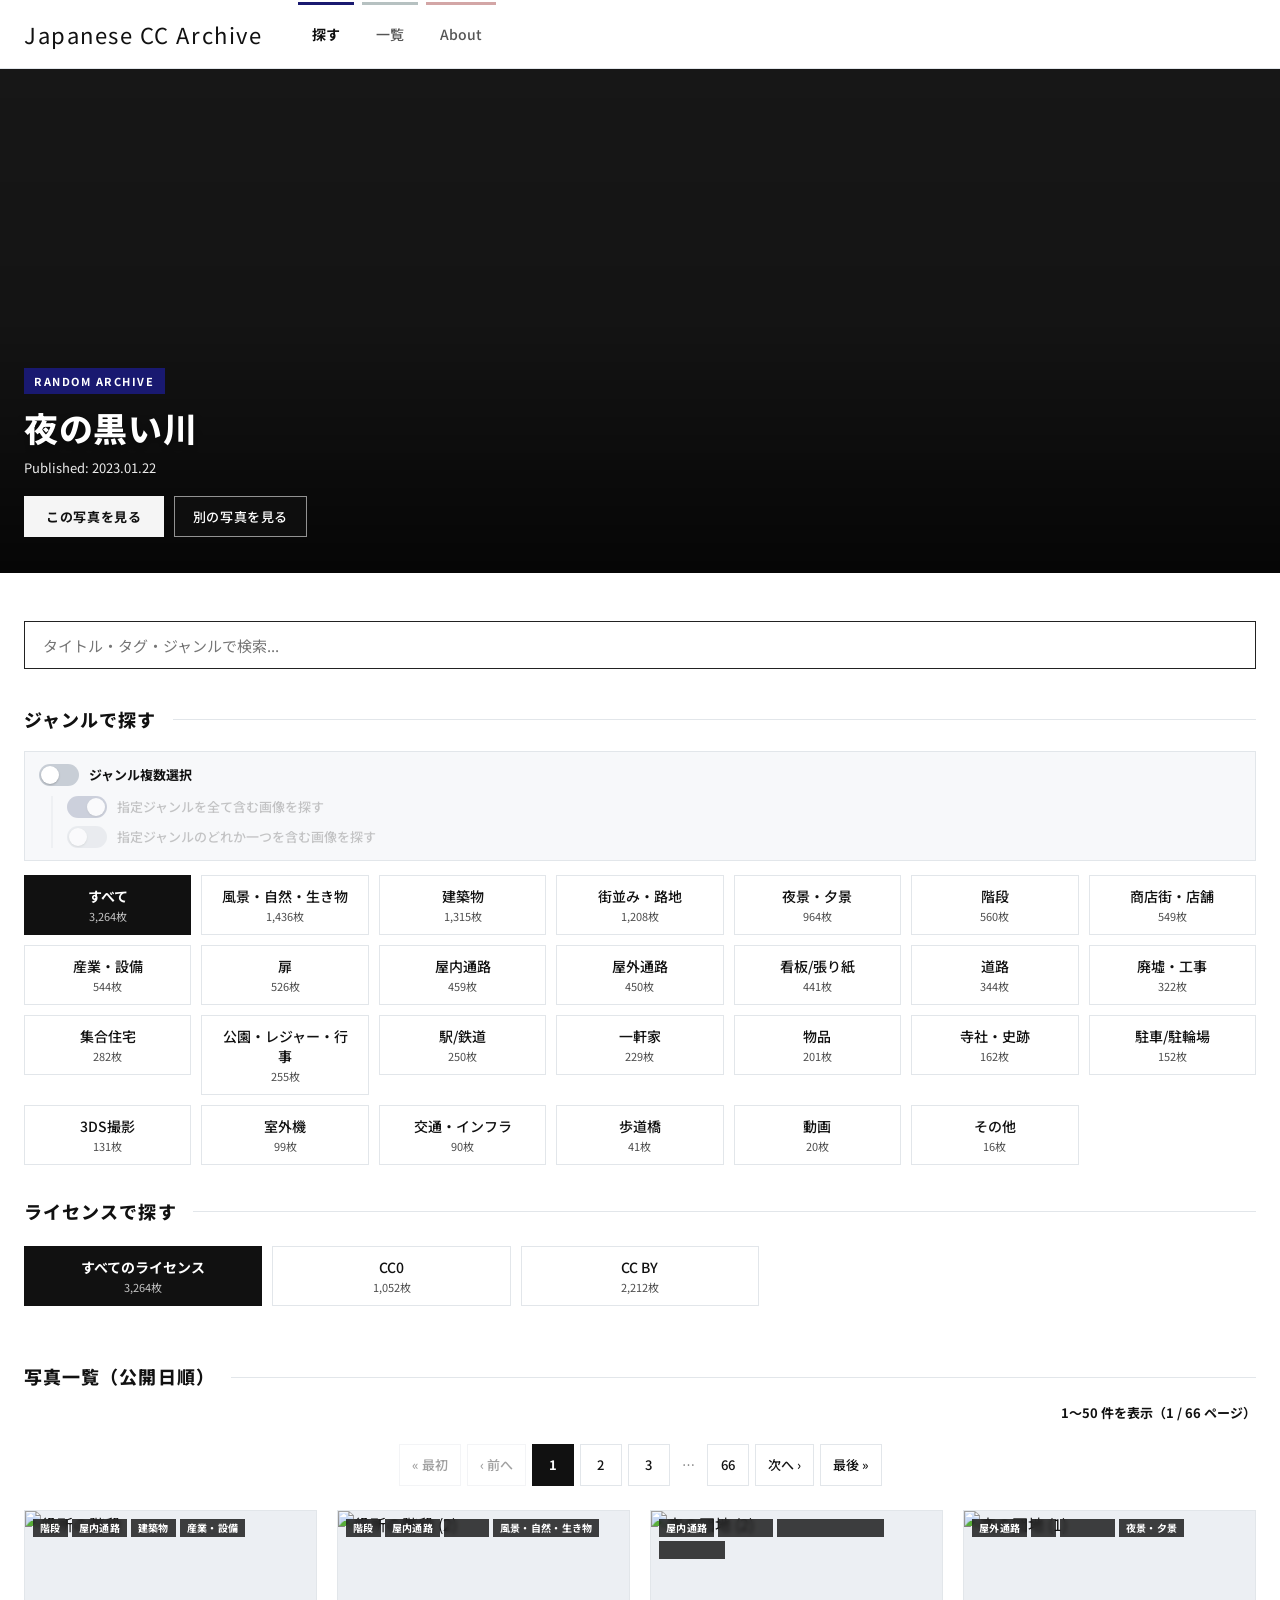
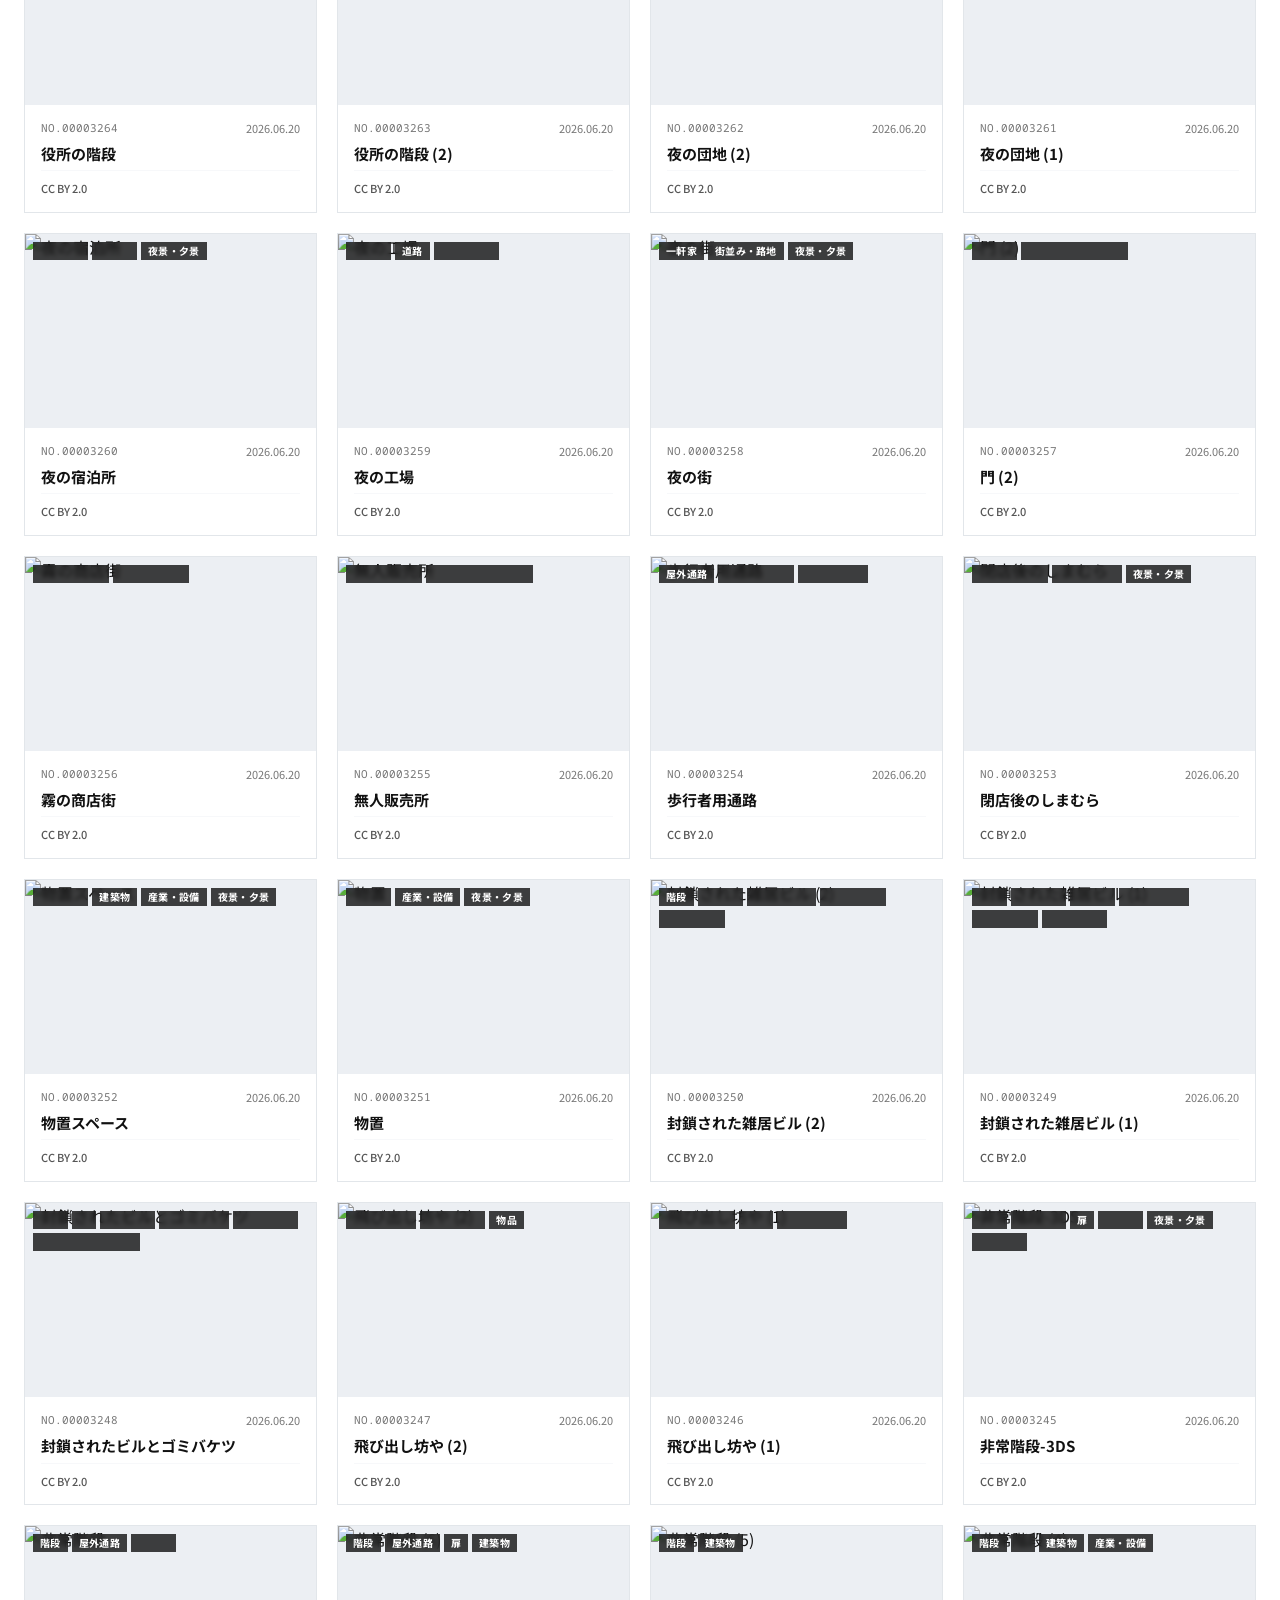
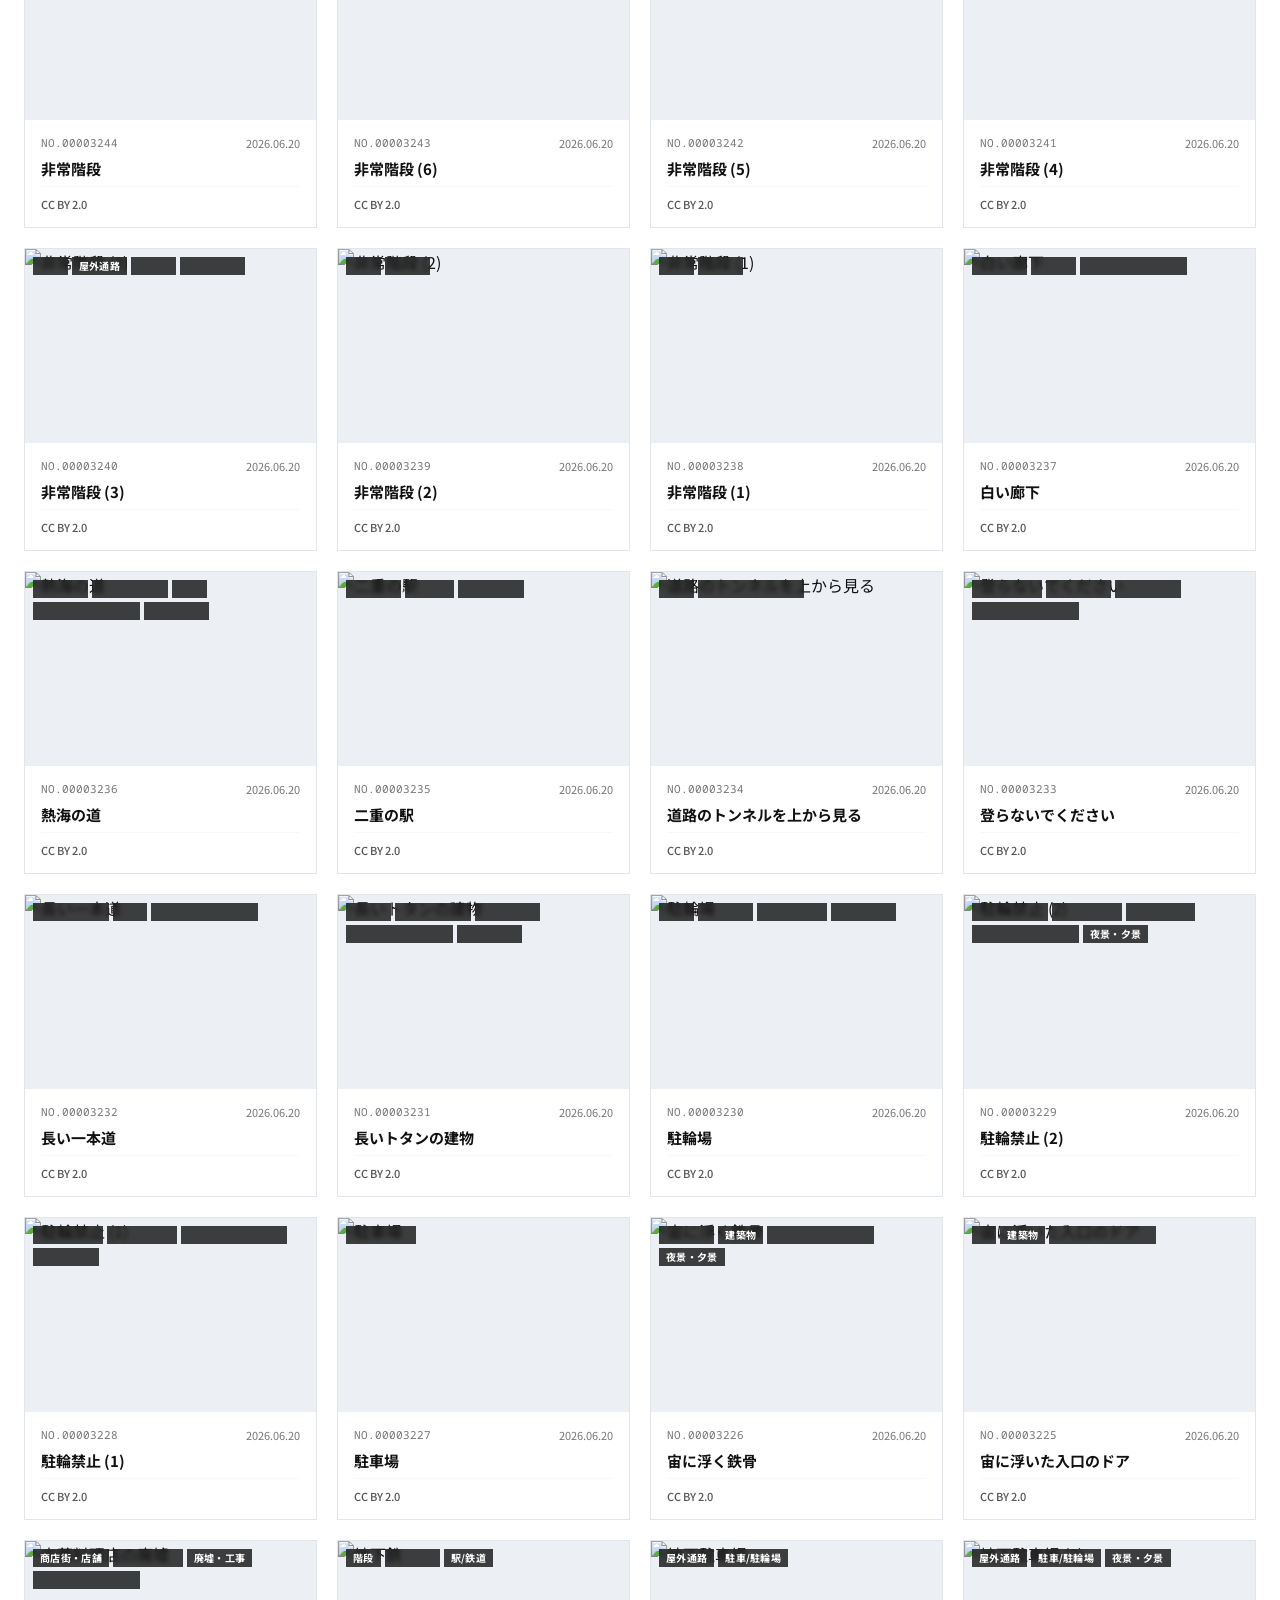
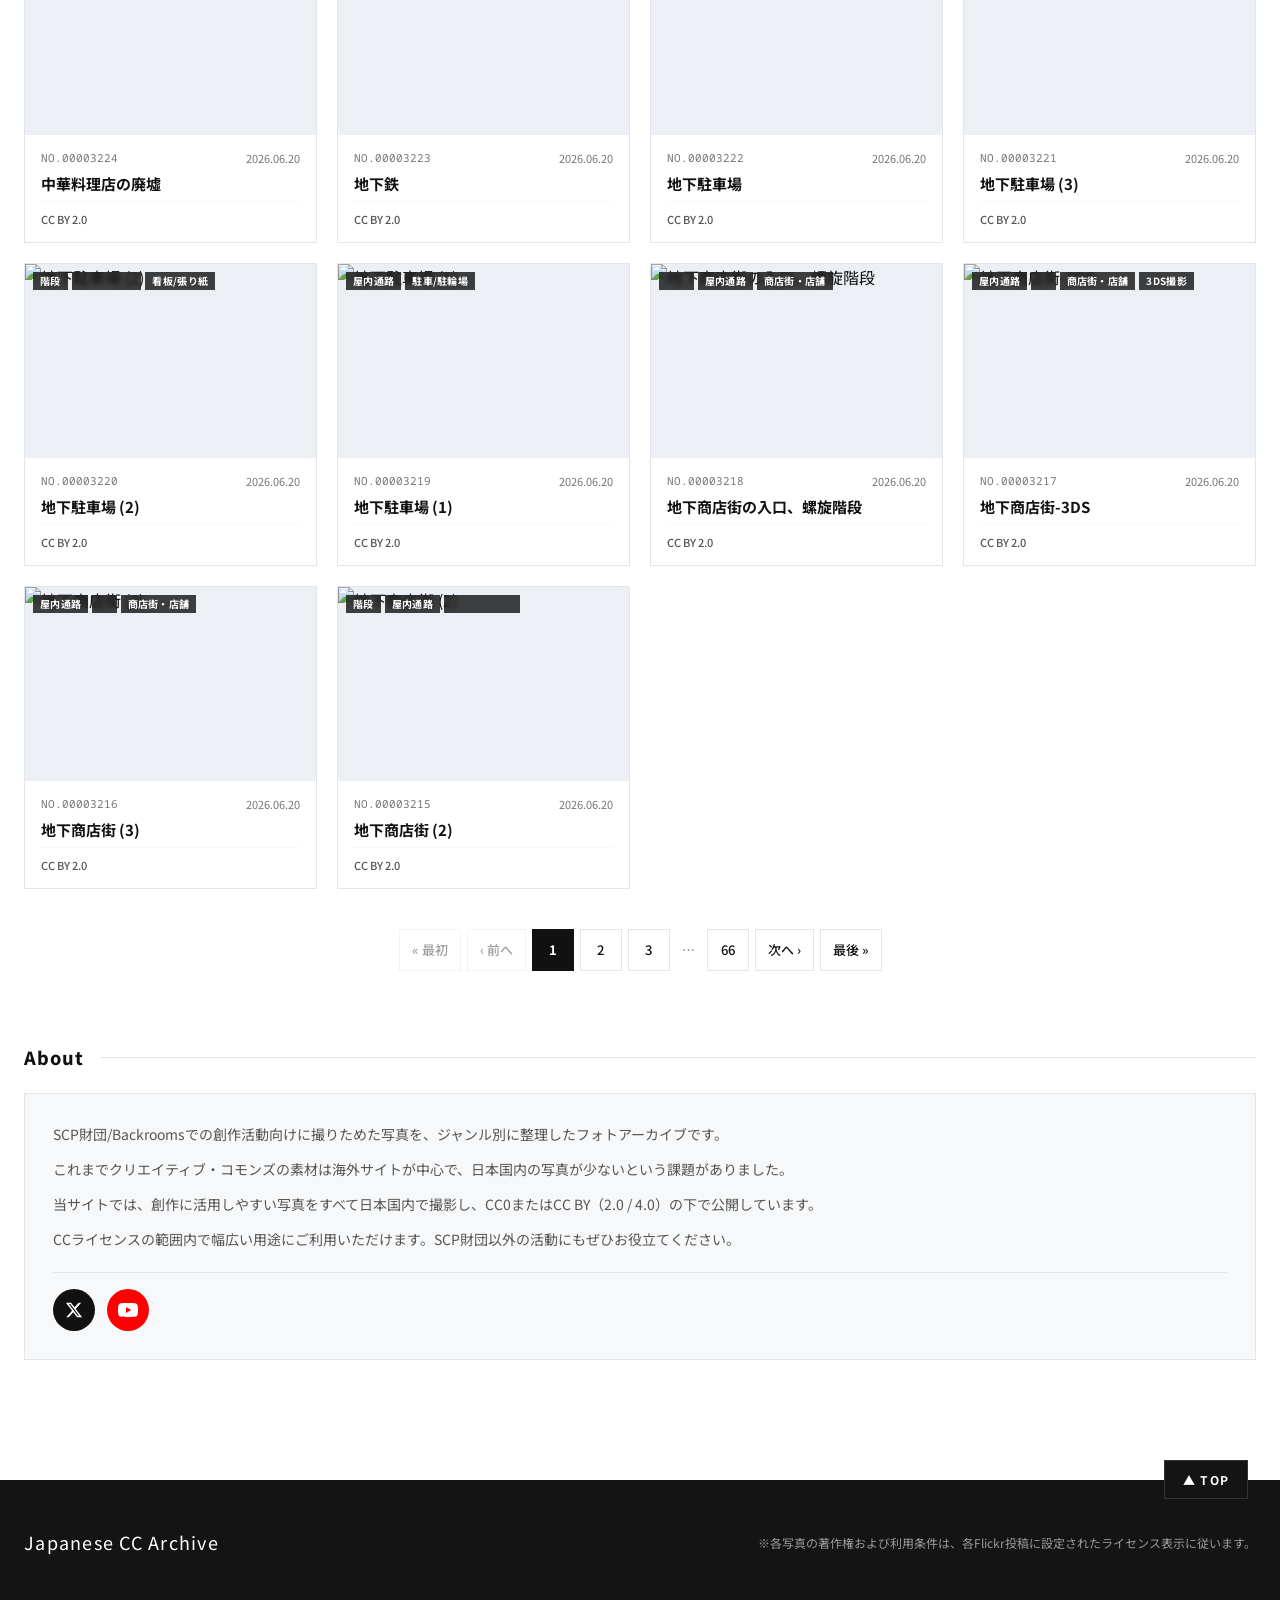
==== commit c94bd583: "Revise about section content for clarity Updated the content of the about section to provide more de" ====
--- a/index.html
+++ b/index.html
@@ -1755,9 +1755,10 @@
     <section class="about-section" id="aboutSection">
       <h2 class="section-index">About<span class="index-line"></span></h2>
       <div class="about-card">
-        <p>Flickrに撮りためた写真を、ジャンル別・ライセンス別に整理したフォトアーカイブです。</p>
-        <p>写真はCC0もしくはCC BY（2.0 / 4.0）で自由にご利用いただけます。</p>
-        <p>SCP財団やBackroomsなどでの創作活動にぜひお使いください。</p>
+        <p>SCP財団/Backroomsでの創作活動向けに撮りためた写真を、ジャンル別に整理したフォトアーカイブです。</p>
+        <p>これまでクリエイティブ・コモンズの素材は海外サイトが中心で、日本国内の写真が少ないという課題がありました。</p>
+        <p>当サイトでは、創作に活用しやすい写真をすべて日本国内で撮影し、CC0またはCC BY（2.0 / 4.0）の下で公開しています。</p>
+        <p>CCライセンスの範囲内で幅広い用途にご利用いただけます。SCP財団以外の活動にもぜひお役立てください。</p>
         <div class="about-social-links" aria-label="公式アカウントリンク">
           <a
             href="https://x.com/scpowl"
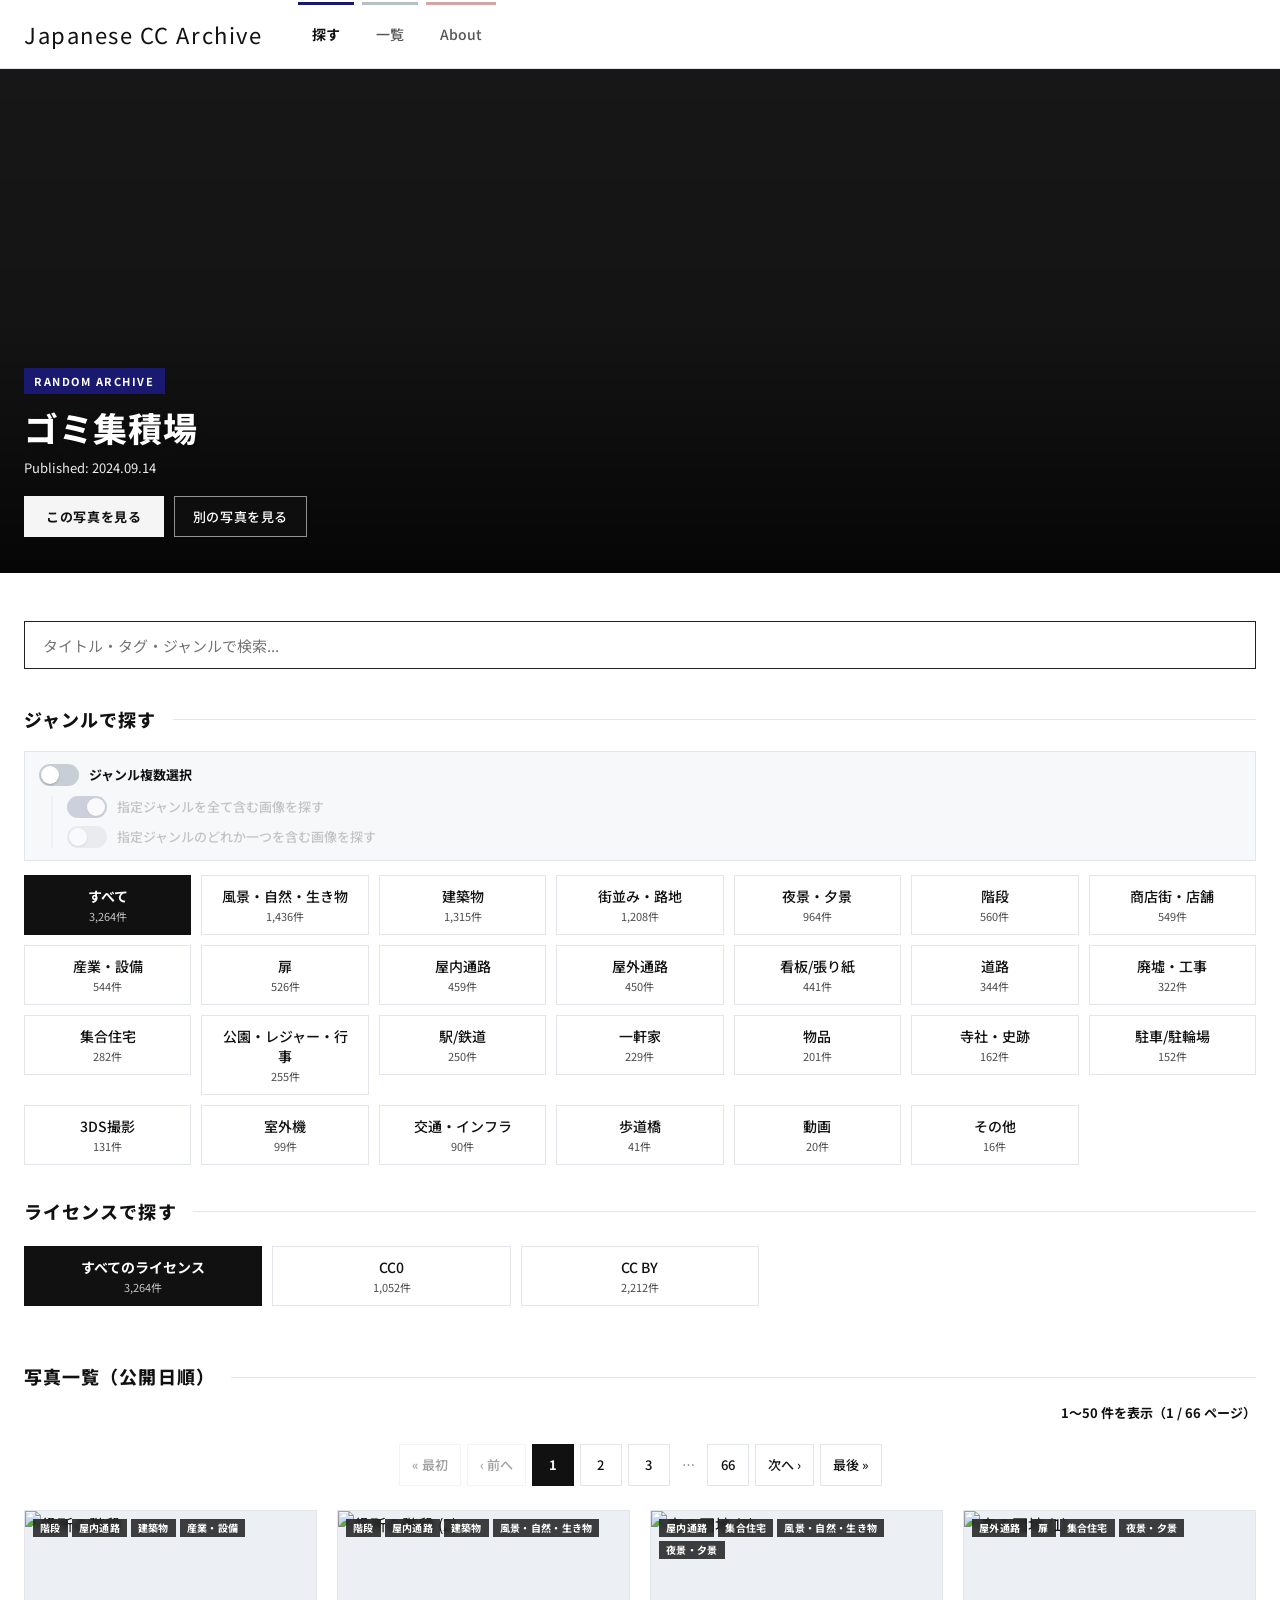
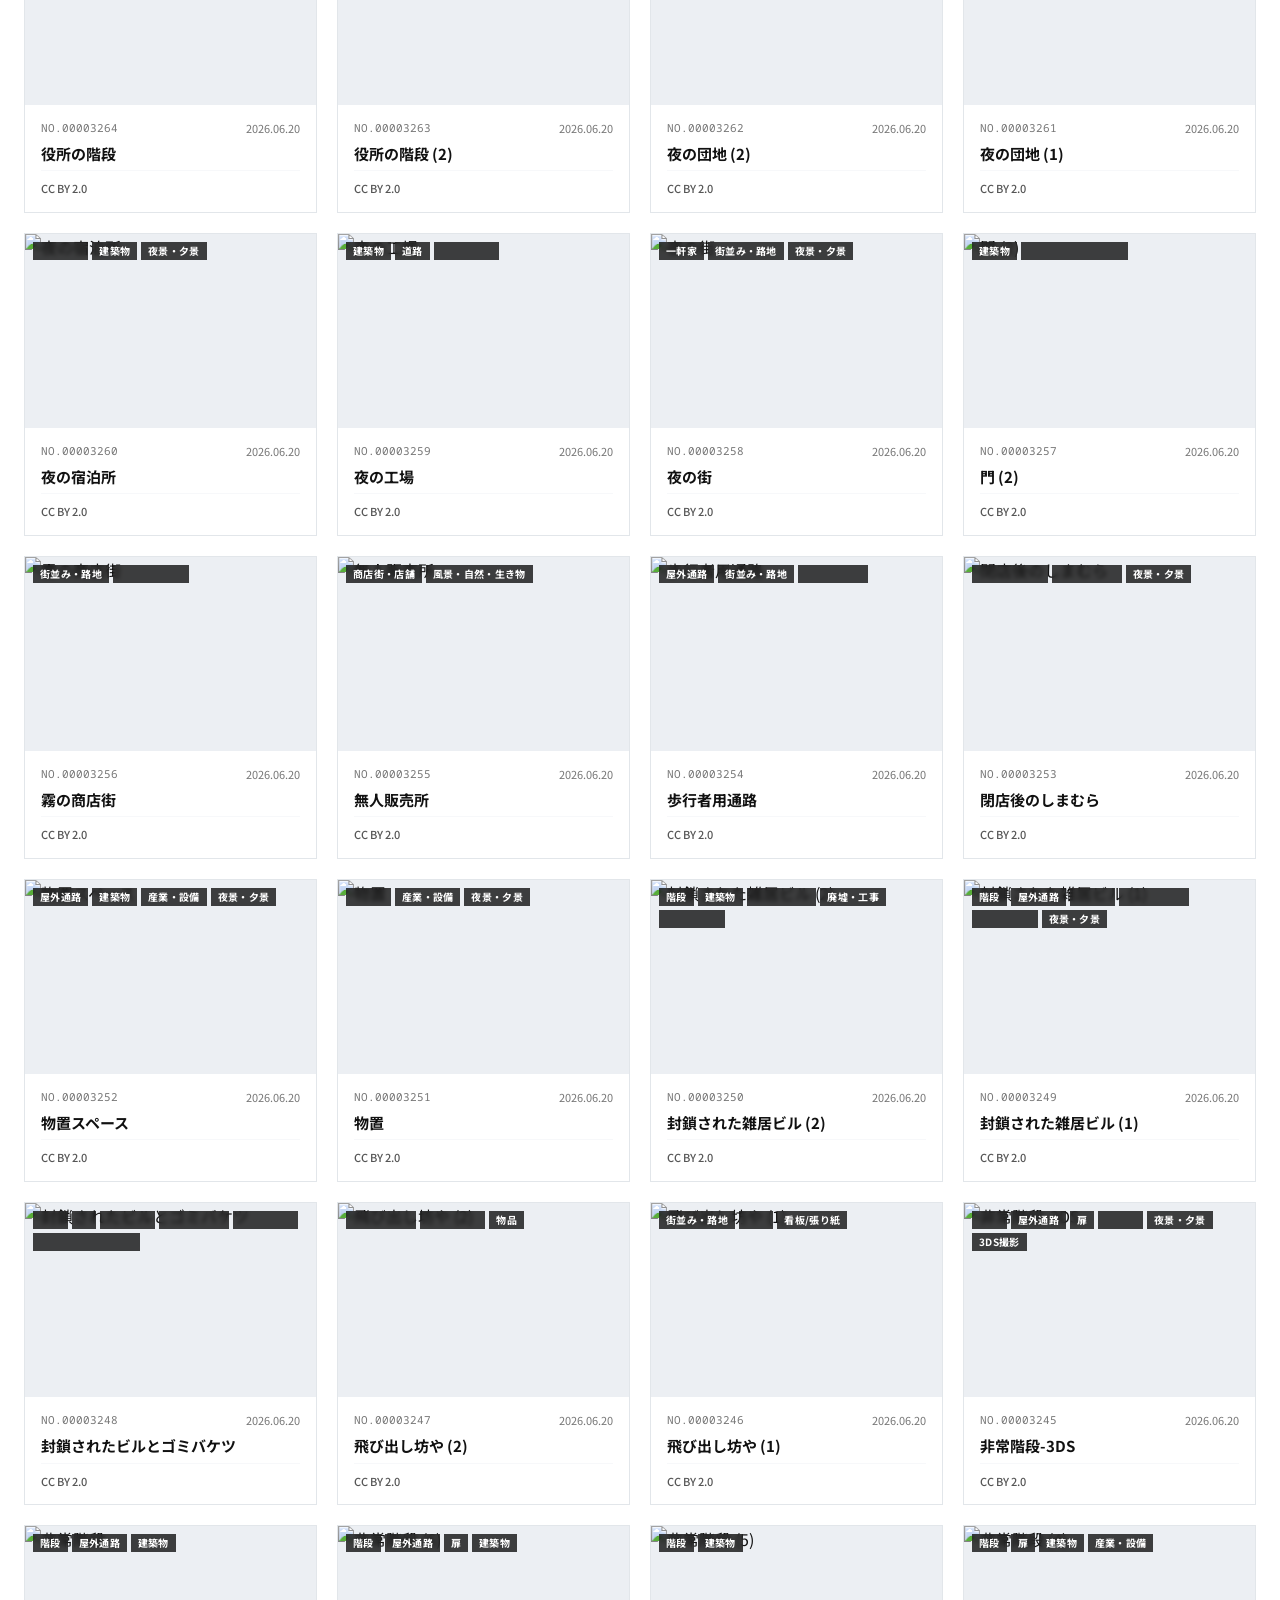
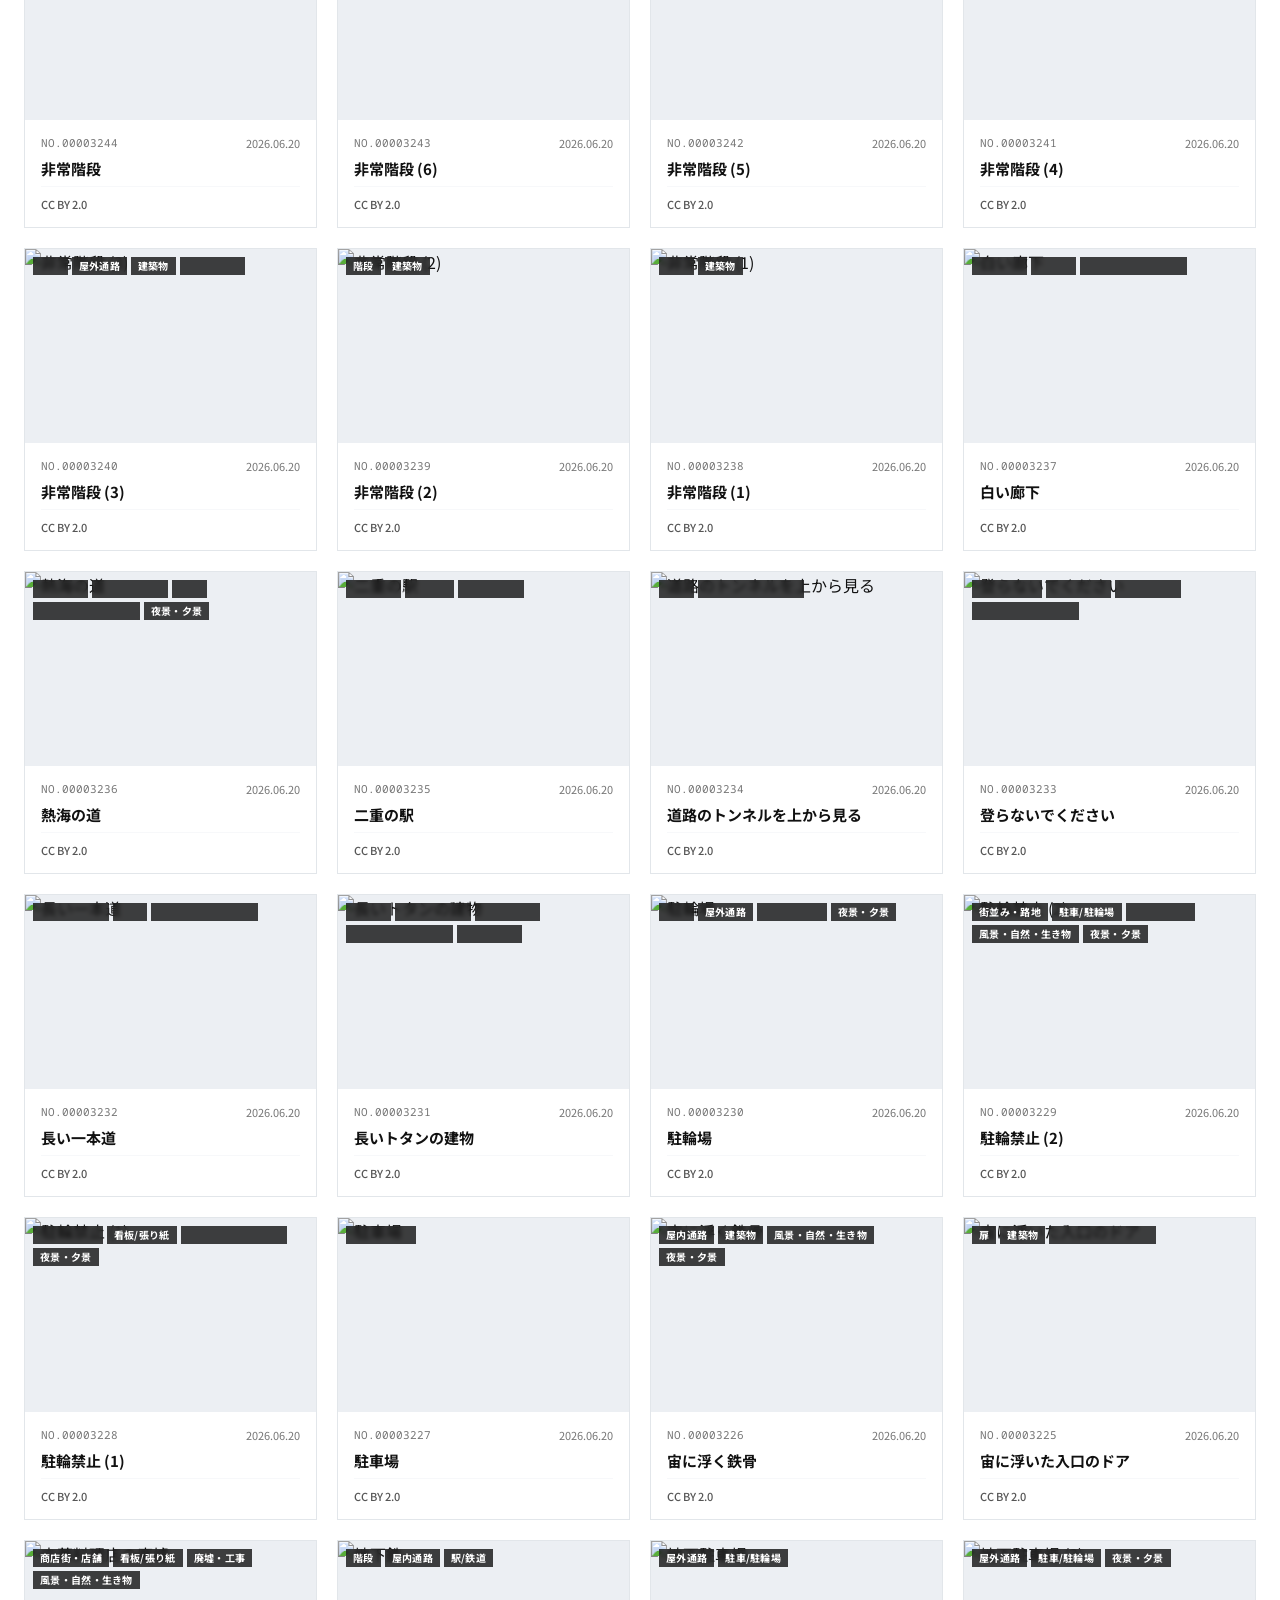
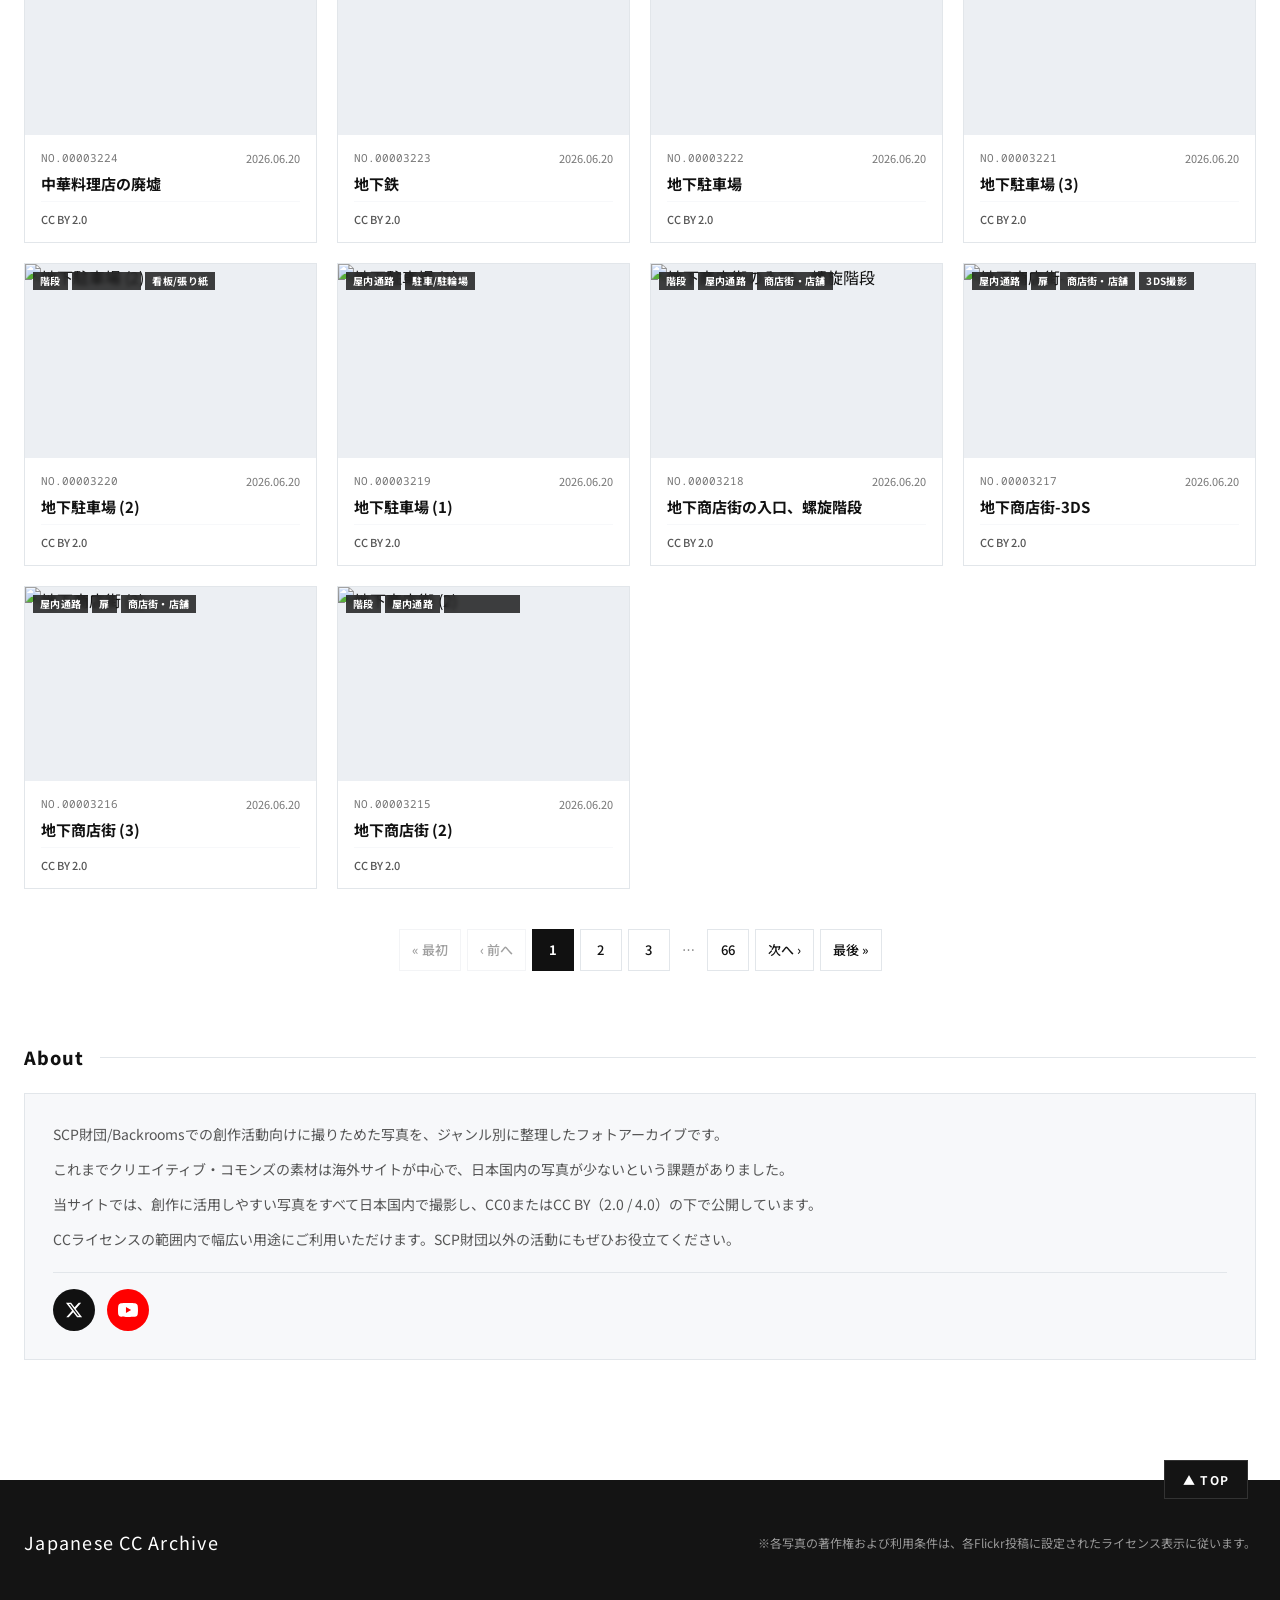
==== commit dd3ad85c: "Update index.html" ====
--- a/index.html
+++ b/index.html
@@ -3,7 +3,12 @@
 <head>
   <meta charset="UTF-8" />
   <meta name="viewport" content="width=device-width, initial-scale=1.0" />
-  <title>Japanese Creative Commons Archive</title>
+  <title>Japanese CC Archive</title>
+  <link rel="icon" type="image/png" href="./icon.png" />
+  <link rel="shortcut icon" type="image/png" href="./icon.png" />
+  <link rel="apple-touch-icon" href="./icon.png" />
+  <link rel="preconnect" href="https://live.staticflickr.com" crossorigin />
+  <link rel="dns-prefetch" href="https://www.flickr.com" />
   <!-- SIL Open Font License 1.1: Noto Sans JP / Noto Sans Mono -->
   <link rel="preconnect" href="https://fonts.googleapis.com" />
   <link rel="preconnect" href="https://fonts.gstatic.com" crossorigin />
@@ -787,6 +792,48 @@
       transform: scale(1.04);
     }
 
+    .card-video-indicator {
+      position: absolute;
+      inset: 0;
+      display: flex;
+      align-items: center;
+      justify-content: center;
+      pointer-events: none;
+      background: rgba(0, 0, 0, 0.16);
+      transition: background 0.22s ease;
+    }
+
+    .photo-card:hover .card-video-indicator {
+      background: rgba(0, 0, 0, 0.28);
+    }
+
+    .card-video-play-circle {
+      width: 46px;
+      height: 46px;
+      border-radius: 50%;
+      background: rgba(17, 17, 17, 0.78);
+      border: 1.5px solid rgba(255, 255, 255, 0.88);
+      color: #ffffff;
+      display: inline-flex;
+      align-items: center;
+      justify-content: center;
+      box-shadow: 0 4px 14px rgba(0, 0, 0, 0.36);
+      transition: transform 0.22s ease, background 0.22s ease;
+    }
+
+    .photo-card:hover .card-video-play-circle {
+      transform: scale(1.08);
+      background: var(--accent-blue);
+    }
+
+    .card-video-play-circle svg {
+      width: 18px;
+      height: 18px;
+      fill: currentColor;
+      margin-left: 2px;
+      display: block;
+    }
+
     .card-genre-badges {
       position: absolute;
       top: 8px;
@@ -852,11 +899,19 @@
       padding-top: 8px;
       border-top: 1px solid var(--bg-subtle);
       display: flex;
-      justify-content: flex-start;
+      justify-content: space-between;
       align-items: center;
       font-size: 11px;
       font-weight: 500;
       color: var(--text-secondary);
+    }
+
+    .card-media-tag {
+      font-family: var(--font-mono);
+      font-size: 10px;
+      font-weight: 700;
+      letter-spacing: 0.06em;
+      color: var(--accent-blue);
     }
 
     .pagination-wrap {
@@ -1151,6 +1206,119 @@
       max-height: 100%;
       object-fit: contain;
       display: block;
+    }
+
+    .modal-image-stage img[hidden] {
+      display: none;
+    }
+
+    .modal-video-stage {
+      width: 100%;
+      height: 100%;
+      display: flex;
+      align-items: center;
+      justify-content: center;
+      position: relative;
+    }
+
+    .modal-video-stage[hidden] {
+      display: none;
+    }
+
+    .modal-video-player {
+      width: 100%;
+      height: 100%;
+      max-width: 100%;
+      max-height: 100%;
+      background: #000000;
+      outline: none;
+      display: block;
+    }
+
+    .modal-video-player[hidden] {
+      display: none;
+    }
+
+    .modal-video-iframe {
+      width: 100%;
+      height: 100%;
+      max-width: 100%;
+      max-height: 100%;
+      aspect-ratio: 16 / 9;
+      border: 0;
+      background: #000000;
+      display: block;
+    }
+
+    .modal-video-iframe[hidden] {
+      display: none;
+    }
+
+    .modal-video-poster-overlay {
+      position: absolute;
+      inset: 0;
+      z-index: 10;
+      display: flex;
+      flex-direction: column;
+      align-items: center;
+      justify-content: center;
+      gap: 10px;
+      background: rgba(0, 0, 0, 0.24);
+      border: 0;
+      color: #ffffff;
+      cursor: pointer;
+      padding: 16px;
+      transition: background 0.2s ease;
+    }
+
+    .modal-video-poster-overlay[hidden] {
+      display: none;
+    }
+
+    .modal-video-poster-overlay:hover {
+      background: rgba(0, 0, 0, 0.38);
+    }
+
+    .modal-video-poster-overlay:focus-visible {
+      outline: 2px solid #ffffff;
+      outline-offset: -4px;
+    }
+
+    .modal-video-poster-circle {
+      width: 64px;
+      height: 64px;
+      border-radius: 50%;
+      background: rgba(17, 17, 17, 0.84);
+      border: 2px solid rgba(255, 255, 255, 0.92);
+      color: #ffffff;
+      display: inline-flex;
+      align-items: center;
+      justify-content: center;
+      box-shadow: 0 6px 20px rgba(0, 0, 0, 0.45);
+      transition: transform 0.2s ease, background 0.2s ease;
+    }
+
+    .modal-video-poster-overlay:hover .modal-video-poster-circle {
+      transform: scale(1.08);
+      background: var(--accent-blue);
+    }
+
+    .modal-video-poster-circle svg {
+      width: 24px;
+      height: 24px;
+      fill: currentColor;
+      margin-left: 3px;
+      display: block;
+    }
+
+    .modal-video-poster-label {
+      font-size: 12px;
+      font-weight: 700;
+      letter-spacing: 0.06em;
+      padding: 4px 12px;
+      background: rgba(17, 17, 17, 0.82);
+      border: 1px solid rgba(255, 255, 255, 0.28);
+      color: #ffffff;
     }
 
     .modal-nav-btn {
@@ -1543,6 +1711,15 @@
         max-height: calc(var(--portrait-fixed-height) + (var(--stage-pad-y) * 2));
         padding: var(--stage-pad-y) var(--stage-pad-x);
         overflow: hidden;
+      }
+      .modal-image-stage.is-video {
+        --video-fixed-height: min(
+          calc((100vw - (var(--stage-pad-x) * 2)) * 9 / 16),
+          45dvh
+        );
+        height: calc(max(var(--video-fixed-height), 210px) + (var(--stage-pad-y) * 2));
+        min-height: calc(max(var(--video-fixed-height), 210px) + (var(--stage-pad-y) * 2));
+        max-height: calc(max(var(--video-fixed-height), 210px) + (var(--stage-pad-y) * 2));
       }
       .modal-nav-btn {
         width: 36px;
@@ -1811,6 +1988,37 @@
             </svg>
           </button>
           <img id="modalImage" src="" alt="" />
+          <button
+            type="button"
+            class="modal-video-poster-overlay"
+            id="modalVideoPosterOverlay"
+            aria-label="動画を再生する"
+            hidden
+          >
+            <span class="modal-video-poster-circle" aria-hidden="true">
+              <svg viewBox="0 0 24 24"><polygon points="8,5 19,12 8,19" /></svg>
+            </span>
+            <span class="modal-video-poster-label">動画を再生</span>
+          </button>
+          <div class="modal-video-stage" id="modalVideoStage" hidden>
+            <video
+              id="modalVideoPlayer"
+              class="modal-video-player"
+              controls
+              playsinline
+              preload="none"
+              hidden
+            ></video>
+            <iframe
+              id="modalVideoIframe"
+              class="modal-video-iframe"
+              title="Flickr動画プレーヤー"
+              allow="autoplay; fullscreen; picture-in-picture"
+              allowfullscreen
+              loading="lazy"
+              hidden
+            ></iframe>
+          </div>
           <button type="button" class="modal-nav-btn modal-nav-next" id="modalNextBtn" aria-label="次の写真へ">
             <svg class="modal-nav-triangle" viewBox="0 0 24 24" aria-hidden="true">
               <polygon points="7,3 19,12 7,21" />
@@ -1847,11 +2055,11 @@
                 <span class="flickr-dot-blue"></span>
                 <span class="flickr-dot-pink"></span>
               </span>
-              <span>Flickrで元画像ページを開く ↗</span>
+              <span id="modalFlickrPageLinkLabel">Flickrで元画像ページを開く ↗</span>
             </a>
             <div class="action-buttons">
               <button type="button" class="btn-action btn-download" id="modalDownloadBtn">
-                <span class="btn-icon">↓</span> 保存
+                <span class="btn-icon">↓</span> <span id="modalDownloadBtnLabel">保存</span>
               </button>
               <a class="btn-action btn-share-x" id="modalShareXBtn" href="#" target="_blank" rel="noopener noreferrer">
                 <span class="btn-icon">𝕏</span> Xでシェアする
@@ -2013,6 +2221,10 @@
       modalBody: document.getElementById("modalBody"),
       modalImageStage: document.querySelector(".modal-image-stage"),
       modalImage: document.getElementById("modalImage"),
+      modalVideoPosterOverlay: document.getElementById("modalVideoPosterOverlay"),
+      modalVideoStage: document.getElementById("modalVideoStage"),
+      modalVideoPlayer: document.getElementById("modalVideoPlayer"),
+      modalVideoIframe: document.getElementById("modalVideoIframe"),
       modalInfoPanel: document.getElementById("modalInfoPanel"),
       modalArchiveNo: document.getElementById("modalArchiveNo"),
       modalPublishedDate: document.getElementById("modalPublishedDate"),
@@ -2023,9 +2235,11 @@
       licenseCopyPreview: document.getElementById("licenseCopyPreview"),
       copyLicenseBtn: document.getElementById("copyLicenseBtn"),
       modalDownloadBtn: document.getElementById("modalDownloadBtn"),
+      modalDownloadBtnLabel: document.getElementById("modalDownloadBtnLabel"),
       modalShareXBtn: document.getElementById("modalShareXBtn"),
       downloadStatusMsg: document.getElementById("downloadStatusMsg"),
-      modalFlickrPageLink: document.getElementById("modalFlickrPageLink")
+      modalFlickrPageLink: document.getElementById("modalFlickrPageLink"),
+      modalFlickrPageLinkLabel: document.getElementById("modalFlickrPageLinkLabel")
     };
 
     function openMobileNav() {
@@ -2092,6 +2306,84 @@
 
     function toLargeImageUrl(url) {
       return replaceFlickrSizeSuffix(url, "b");
+    }
+
+    function isDirectVideoFileUrl(url) {
+      const s = String(url || "").trim();
+      if (!s) return false;
+      return /\.(mp4|webm|mov|m4v|ogv|ogg)(?:[?#]|$)/i.test(s) ||
+        /\/play\/(hd|site|orig|mobile)\//i.test(s) ||
+        /live\.staticflickr\.com\/video\//i.test(s);
+    }
+
+    function buildFlickrEmbedPlayerUrl(flickrPageUrl, accountId, photoId) {
+      const page = String(flickrPageUrl || "").trim();
+      if (page && /flickr\.com\/photos\/[^/]+\/\d+/i.test(page)) {
+        const cleanPage = page.replace(/[?#].*$/, "").replace(/\/+$/, "");
+        if (/\/player$/i.test(cleanPage)) {
+          return `${cleanPage}/`;
+        }
+        return `${cleanPage}/player/`;
+      }
+      if (accountId && photoId && /^\d+$/.test(String(photoId))) {
+        return `https://www.flickr.com/photos/${encodeURIComponent(accountId)}/${encodeURIComponent(photoId)}/player/`;
+      }
+      return "";
+    }
+
+    function resolveVideoMediaInfo(item, genres, flickrPageUrl, accountId, photoId, baseUrl, rawOriginal) {
+      const mediaField = String(item.media || item.media_type || item.mediaType || item.type || "").trim().toLowerCase();
+      const explicitVideoFlag = Boolean(
+        item.is_video === true ||
+        item.isVideo === true ||
+        mediaField === "video" ||
+        (Array.isArray(genres) && genres.includes("VIDEOS"))
+      );
+
+      const directCandidates = [
+        item.videoUrl,
+        item.video_url,
+        item.mp4Url,
+        item.mp4_url,
+        item.url_mp4,
+        item.streamUrl,
+        item.stream_url,
+        item.videoSrc,
+        item.video_src,
+        isDirectVideoFileUrl(rawOriginal) ? rawOriginal : "",
+        isDirectVideoFileUrl(baseUrl) ? baseUrl : ""
+      ]
+        .map((u) => String(u || "").trim())
+        .filter(Boolean);
+
+      const secret = String(item.secret || "").trim();
+      const originalSecret = String(item.originalsecret || item.original_secret || "").trim();
+      if (explicitVideoFlag && accountId && photoId && /^\d+$/.test(String(photoId))) {
+        if (secret) {
+          directCandidates.push(`https://www.flickr.com/photos/${accountId}/${photoId}/play/site/${secret}/`);
+          directCandidates.push(`https://www.flickr.com/photos/${accountId}/${photoId}/play/hd/${secret}/`);
+        }
+        if (originalSecret) {
+          directCandidates.push(`https://www.flickr.com/photos/${accountId}/${photoId}/play/orig/${originalSecret}/`);
+        }
+      }
+
+      const uniqueDirectUrls = Array.from(new Set(directCandidates));
+
+      const explicitEmbedUrl = String(
+        item.embedUrl || item.embed_url || item.playerUrl || item.player_url || ""
+      ).trim();
+
+      const isVideo = explicitVideoFlag || uniqueDirectUrls.length > 0 || Boolean(explicitEmbedUrl);
+      const videoEmbedUrl = isVideo
+        ? (explicitEmbedUrl || buildFlickrEmbedPlayerUrl(flickrPageUrl, accountId, photoId))
+        : "";
+
+      return {
+        isVideo,
+        videoUrls: uniqueDirectUrls,
+        videoEmbedUrl
+      };
     }
 
     function parseTimestamp(rawDate) {
@@ -2266,6 +2558,11 @@
       const baseLicenseInfo = resolveLicenseInfo(item.license, extraLicenseFields, tags, description);
       const finalLicenseInfo = applyManualLicenseOverride(override.license, baseLicenseInfo);
       const genres = normalizeGenres(item.genres, item.genre, override);
+      const videoInfo = resolveVideoMediaInfo(item, genres, flickrPageUrl, accountId, id, baseUrl, rawOriginal);
+
+      if (videoInfo.isVideo && state.genreLabelMap.has("VIDEOS") && !genres.includes("VIDEOS")) {
+        genres.push("VIDEOS");
+      }
 
       const rawW = Number(item.width || item.o_width || item.width_o || item.largeWidth || 0);
       const rawH = Number(item.height || item.o_height || item.height_o || item.largeHeight || 0);
@@ -2290,6 +2587,9 @@
         genres,
         licenseCategory: finalLicenseInfo.category,
         licenseLabel: finalLicenseInfo.label,
+        isVideo: videoInfo.isVideo,
+        videoUrls: videoInfo.videoUrls,
+        videoEmbedUrl: videoInfo.videoEmbedUrl,
         _isPortrait: initialIsPortrait
       };
     }
@@ -2319,6 +2619,11 @@
       const baseLicenseInfo = resolveLicenseInfo(item.license || "", "", tags, rawDesc);
       const finalLicenseInfo = applyManualLicenseOverride(override.license, baseLicenseInfo);
       const genres = normalizeGenres(null, "", override);
+      const videoInfo = resolveVideoMediaInfo(item, genres, item.link, account.id, photoId, rawThumb, largeUrl);
+
+      if (videoInfo.isVideo && state.genreLabelMap.has("VIDEOS") && !genres.includes("VIDEOS")) {
+        genres.push("VIDEOS");
+      }
 
       return {
         id: photoId,
@@ -2338,7 +2643,10 @@
         genre: genres[0],
         genres,
         licenseCategory: finalLicenseInfo.category,
-        licenseLabel: finalLicenseInfo.label
+        licenseLabel: finalLicenseInfo.label,
+        isVideo: videoInfo.isVideo,
+        videoUrls: videoInfo.videoUrls,
+        videoEmbedUrl: videoInfo.videoEmbedUrl
       };
     }
 
@@ -2496,6 +2804,7 @@
       state.currentHeroPhoto = candidate;
       els.heroTitle.textContent = candidate.title;
       els.heroCredit.textContent = `Published: ${formatDate(candidate.publishedAt)}`;
+      els.heroDetailBtn.textContent = candidate.isVideo ? "この動画を見る" : "この写真を見る";
       els.heroDetailBtn.onclick = () => openModal(candidate);
 
       const quickSrc = candidate.thumbUrl || candidate.heroUrl;
@@ -2585,7 +2894,7 @@
         li.setAttribute("aria-selected", index === state.activeSuggestionIndex ? "true" : "false");
         li.innerHTML = `
           <span class="suggest-tag-label"><span class="suggest-hash">#</span>${highlightMatchedTag(tagObj.label, raw)}</span>
-          <span class="suggest-tag-count">${tagObj.count.toLocaleString()}枚</span>
+          <span class="suggest-tag-count">${tagObj.count.toLocaleString()}件</span>
         `;
         li.addEventListener("mousedown", (e) => {
           e.preventDefault();
@@ -2774,7 +3083,7 @@
         btn.type = "button";
         btn.className = `filter-tile ${isSelected ? "is-selected" : ""}`;
         btn.setAttribute("aria-pressed", isSelected ? "true" : "false");
-        btn.innerHTML = `<span>${escapeHtml(genre.label)}</span><span class="tile-count">${count.toLocaleString()}枚</span>`;
+        btn.innerHTML = `<span>${escapeHtml(genre.label)}</span><span class="tile-count">${count.toLocaleString()}件</span>`;
         btn.addEventListener("click", () => {
           if (genre.id === "ALL") {
             state.selectedGenres = [];
@@ -2822,7 +3131,7 @@
         btn.type = "button";
         btn.className = `filter-tile ${isSelected ? "is-selected" : ""}`;
         btn.setAttribute("aria-pressed", isSelected ? "true" : "false");
-        btn.innerHTML = `<span>${escapeHtml(lic.label)}</span><span class="tile-count">${count.toLocaleString()}枚</span>`;
+        btn.innerHTML = `<span>${escapeHtml(lic.label)}</span><span class="tile-count">${count.toLocaleString()}件</span>`;
         btn.addEventListener("click", () => {
           state.selectedLicense = lic.id;
           renderFilterTiles();
@@ -2902,12 +3211,25 @@
           })
           .join("");
 
+        const videoOverlayHtml = photo.isVideo
+          ? `<div class="card-video-indicator" aria-hidden="true">
+               <span class="card-video-play-circle">
+                 <svg viewBox="0 0 24 24"><polygon points="8,5 19,12 8,19" /></svg>
+               </span>
+             </div>`
+          : "";
+
+        const mediaTagHtml = photo.isVideo
+          ? `<span class="card-media-tag">VIDEO</span>`
+          : "";
+
         const card = document.createElement("article");
         card.className = "photo-card";
         card.tabIndex = 0;
         card.innerHTML = `
           <div class="card-thumb-wrap">
             <img class="card-thumb" src="${escapeHtml(photo.thumbUrl)}" alt="${escapeHtml(photo.title)}" loading="lazy" decoding="async" />
+            ${videoOverlayHtml}
             <div class="card-genre-badges">${genreBadgesHtml}</div>
           </div>
           <div class="card-body">
@@ -2918,6 +3240,7 @@
             <h3 class="card-title">${escapeHtml(photo.title)}</h3>
             <div class="card-footer-line">
               <span>${escapeHtml(photo.licenseLabel)}</span>
+              ${mediaTagHtml}
             </div>
           </div>
         `;
@@ -3036,7 +3359,7 @@
       if (imgEl && imgEl.naturalWidth > 0 && imgEl.naturalHeight > 0) {
         photo._isPortrait = imgEl.naturalHeight > imgEl.naturalWidth;
       }
-      const isPortrait = Boolean(photo._isPortrait);
+      const isPortrait = !photo.isVideo && Boolean(photo._isPortrait);
       els.modalImage.classList.toggle("is-portrait", isPortrait);
       if (els.modalImageStage) {
         els.modalImageStage.classList.toggle("is-portrait", isPortrait);
@@ -3044,33 +3367,163 @@
     }
 
     els.modalImage.addEventListener("load", () => {
-      if (state.currentModalPhoto) {
+      if (state.currentModalPhoto && !state.currentModalPhoto.isVideo) {
         syncModalImageOrientation(state.currentModalPhoto, els.modalImage);
       }
     });
+
+    function resetModalVideoStage() {
+      if (els.modalVideoPosterOverlay) {
+        els.modalVideoPosterOverlay.hidden = true;
+        els.modalVideoPosterOverlay.onclick = null;
+      }
+      if (els.modalVideoPlayer) {
+        els.modalVideoPlayer.onerror = null;
+        els.modalVideoPlayer.onloadeddata = null;
+        try {
+          els.modalVideoPlayer.pause();
+        } catch (e) {}
+        els.modalVideoPlayer.removeAttribute("src");
+        els.modalVideoPlayer.removeAttribute("poster");
+        try {
+          els.modalVideoPlayer.load();
+        } catch (e) {}
+        els.modalVideoPlayer.hidden = true;
+      }
+      if (els.modalVideoIframe) {
+        els.modalVideoIframe.src = "about:blank";
+        els.modalVideoIframe.hidden = true;
+      }
+      if (els.modalVideoStage) {
+        els.modalVideoStage.hidden = true;
+      }
+    }
+
+    function showModalVideoEmbed(photo) {
+      if (!els.modalVideoStage || !els.modalVideoIframe) return;
+      if (els.modalVideoPosterOverlay) {
+        els.modalVideoPosterOverlay.hidden = true;
+      }
+      if (els.modalVideoPlayer) {
+        try {
+          els.modalVideoPlayer.pause();
+        } catch (e) {}
+        els.modalVideoPlayer.hidden = true;
+      }
+      els.modalImage.hidden = true;
+      els.modalVideoStage.hidden = false;
+      els.modalVideoIframe.hidden = false;
+      els.modalVideoIframe.title = `${photo.title} - Flickr動画プレーヤー`;
+      els.modalVideoIframe.src = photo.videoEmbedUrl || buildFlickrEmbedPlayerUrl(photo.flickrPageUrl, photo.accountId, photo.id);
+    }
+
+    function startModalVideoPlayback(photo) {
+      if (!photo || !state.currentModalPhoto || state.currentModalPhoto.id !== photo.id) return;
+      if (els.modalVideoPosterOverlay) {
+        els.modalVideoPosterOverlay.hidden = true;
+      }
+      els.modalImage.hidden = true;
+
+      const directUrls = Array.isArray(photo.videoUrls) ? photo.videoUrls : [];
+      if (directUrls.length > 0 && els.modalVideoPlayer && els.modalVideoStage) {
+        let candidateIdx = 0;
+
+        const tryNextDirectUrl = () => {
+          if (!state.currentModalPhoto || state.currentModalPhoto.id !== photo.id) return;
+          if (candidateIdx >= directUrls.length) {
+            showModalVideoEmbed(photo);
+            return;
+          }
+          const nextUrl = directUrls[candidateIdx++];
+          els.modalVideoStage.hidden = false;
+          els.modalVideoIframe.hidden = true;
+          els.modalVideoPlayer.hidden = false;
+          els.modalVideoPlayer.poster = photo.largeUrl || photo.thumbUrl || "";
+          els.modalVideoPlayer.src = nextUrl;
+          try {
+            els.modalVideoPlayer.load();
+            const playPromise = els.modalVideoPlayer.play();
+            if (playPromise && typeof playPromise.catch === "function") {
+              playPromise.catch(() => {});
+            }
+          } catch (e) {}
+        };
+
+        els.modalVideoPlayer.onerror = () => {
+          tryNextDirectUrl();
+        };
+
+        tryNextDirectUrl();
+        return;
+      }
+
+      showModalVideoEmbed(photo);
+    }
+
+    function renderModalVideoPosterFacade(photo) {
+      resetModalVideoStage();
+      if (els.modalImageStage) {
+        els.modalImageStage.classList.remove("is-portrait");
+        els.modalImageStage.classList.add("is-video");
+      }
+      els.modalImage.classList.remove("is-portrait");
+      els.modalImage.hidden = false;
+      els.modalImage.src = photo.thumbUrl || photo.largeUrl || "";
+      els.modalImage.alt = photo.title;
+
+      if (photo.largeUrl && photo.largeUrl !== photo.thumbUrl) {
+        const highResPoster = new Image();
+        highResPoster.decoding = "async";
+        highResPoster.onload = () => {
+          if (
+            state.currentModalPhoto &&
+            state.currentModalPhoto.id === photo.id &&
+            photo.isVideo &&
+            !els.modalImage.hidden
+          ) {
+            els.modalImage.src = photo.largeUrl;
+          }
+        };
+        highResPoster.src = photo.largeUrl;
+      }
+
+      if (els.modalVideoPosterOverlay) {
+        els.modalVideoPosterOverlay.hidden = false;
+        els.modalVideoPosterOverlay.onclick = () => startModalVideoPlayback(photo);
+      }
+    }
 
     function openModal(photo) {
       state.currentModalPhoto = photo;
       els.downloadStatusMsg.textContent = "";
       els.copyLicenseBtn.textContent = "ライセンス表記をコピーする";
 
-      syncModalImageOrientation(photo, null);
-      els.modalImage.src = photo.thumbUrl;
-      els.modalImage.alt = photo.title;
-      if (els.modalImage.complete && els.modalImage.naturalWidth > 0) {
-        syncModalImageOrientation(photo, els.modalImage);
-      }
-      if (photo.largeUrl && photo.largeUrl !== photo.thumbUrl) {
-        const highRes = new Image();
-        highRes.decoding = "async";
-        highRes.onload = () => {
-          photo._isPortrait = highRes.naturalHeight > highRes.naturalWidth;
-          if (state.currentModalPhoto && state.currentModalPhoto.id === photo.id) {
-            syncModalImageOrientation(photo, highRes);
-            els.modalImage.src = photo.largeUrl;
-          }
-        };
-        highRes.src = photo.largeUrl;
+      if (photo.isVideo) {
+        renderModalVideoPosterFacade(photo);
+      } else {
+        resetModalVideoStage();
+        if (els.modalImageStage) {
+          els.modalImageStage.classList.remove("is-video");
+        }
+        els.modalImage.hidden = false;
+        syncModalImageOrientation(photo, null);
+        els.modalImage.src = photo.thumbUrl;
+        els.modalImage.alt = photo.title;
+        if (els.modalImage.complete && els.modalImage.naturalWidth > 0) {
+          syncModalImageOrientation(photo, els.modalImage);
+        }
+        if (photo.largeUrl && photo.largeUrl !== photo.thumbUrl) {
+          const highRes = new Image();
+          highRes.decoding = "async";
+          highRes.onload = () => {
+            photo._isPortrait = highRes.naturalHeight > highRes.naturalWidth;
+            if (state.currentModalPhoto && state.currentModalPhoto.id === photo.id && !photo.isVideo) {
+              syncModalImageOrientation(photo, highRes);
+              els.modalImage.src = photo.largeUrl;
+            }
+          };
+          highRes.src = photo.largeUrl;
+        }
       }
 
       els.modalArchiveNo.textContent = photo.archiveNo;
@@ -3100,10 +3553,16 @@
       licensePill.textContent = photo.licenseLabel;
       els.modalTagsRow.appendChild(licensePill);
 
-
-
       els.modalDescription.textContent = photo.description || "解説文は登録されていません。";
       els.modalFlickrPageLink.href = photo.flickrPageUrl;
+      if (els.modalFlickrPageLinkLabel) {
+        els.modalFlickrPageLinkLabel.textContent = photo.isVideo
+          ? "Flickrで元動画ページを開く ↗"
+          : "Flickrで元画像ページを開く ↗";
+      }
+      if (els.modalDownloadBtnLabel) {
+        els.modalDownloadBtnLabel.textContent = photo.isVideo ? "サムネイル保存" : "保存";
+      }
 
       els.modalTags.innerHTML = "";
       if (photo.tags.length > 0) {
@@ -3197,6 +3656,11 @@
     }
 
     function closeModal() {
+      resetModalVideoStage();
+      if (els.modalImageStage) {
+        els.modalImageStage.classList.remove("is-video");
+      }
+      els.modalImage.hidden = false;
       els.detailModal.hidden = true;
       document.body.style.overflow = "";
       state.currentModalPhoto = null;
@@ -3210,7 +3674,7 @@
     }
 
     function detectExtensionFromUrl(url) {
-      const match = String(url || "").match(/\.(png|webp|jpe?g)(?:[?#]|$)/i);
+      const match = String(url || "").match(/\.(png|webp|jpe?g|mp4|webm|mov)(?:[?#]|$)/i);
       if (!match) return "jpg";
       const ext = match[1].toLowerCase();
       return ext === "jpeg" ? "jpg" : ext;
@@ -3219,7 +3683,11 @@
     function resolveDownloadFilename(photo, blob, sourceUrl) {
       const mimeType = blob && blob.type ? blob.type.toLowerCase() : "";
       let ext = "";
-      if (mimeType.includes("png")) {
+      if (mimeType.includes("mp4")) {
+        ext = "mp4";
+      } else if (mimeType.includes("webm")) {
+        ext = "webm";
+      } else if (mimeType.includes("png")) {
         ext = "png";
       } else if (mimeType.includes("webp")) {
         ext = "webp";
@@ -3282,7 +3750,9 @@
             const { blob, sourceUrl } = await fetchPhotoBlob(photo);
             const filename = resolveDownloadFilename(photo, blob, sourceUrl);
             triggerBlobFileDownload(blob, filename);
-            els.downloadStatusMsg.textContent = "";
+            els.downloadStatusMsg.textContent = photo.isVideo
+              ? "サムネイル画像を保存しました。動画本体は上の「Flickrで元動画ページを開く」から取得できます。"
+              : "";
             return;
           } catch (err) {
             const fallbackLink = document.createElement("a");
@@ -3330,7 +3800,9 @@
               const writable = await fileHandle.createWritable();
               await writable.write(blob);
               await writable.close();
-              els.downloadStatusMsg.textContent = "";
+              els.downloadStatusMsg.textContent = photo.isVideo
+                ? "サムネイル画像を保存しました。動画本体は上の「Flickrで元動画ページを開く」から取得できます。"
+                : "";
               return;
             } catch (err) {
               if (typeof fileHandle.remove === "function") {
@@ -3345,7 +3817,9 @@
           const { blob, sourceUrl } = await fetchPhotoBlob(photo);
           const filename = resolveDownloadFilename(photo, blob, sourceUrl);
           triggerBlobFileDownload(blob, filename);
-          els.downloadStatusMsg.textContent = "";
+          els.downloadStatusMsg.textContent = photo.isVideo
+            ? "サムネイル画像を保存しました。動画本体は上の「Flickrで元動画ページを開く」から取得できます。"
+            : "";
         } catch (err) {
           window.open(imageUrl, "_blank", "noopener,noreferrer");
           els.downloadStatusMsg.textContent = "新しいタブで元画像を開きました（右クリックで「名前を付けて画像を保存」できます）。";
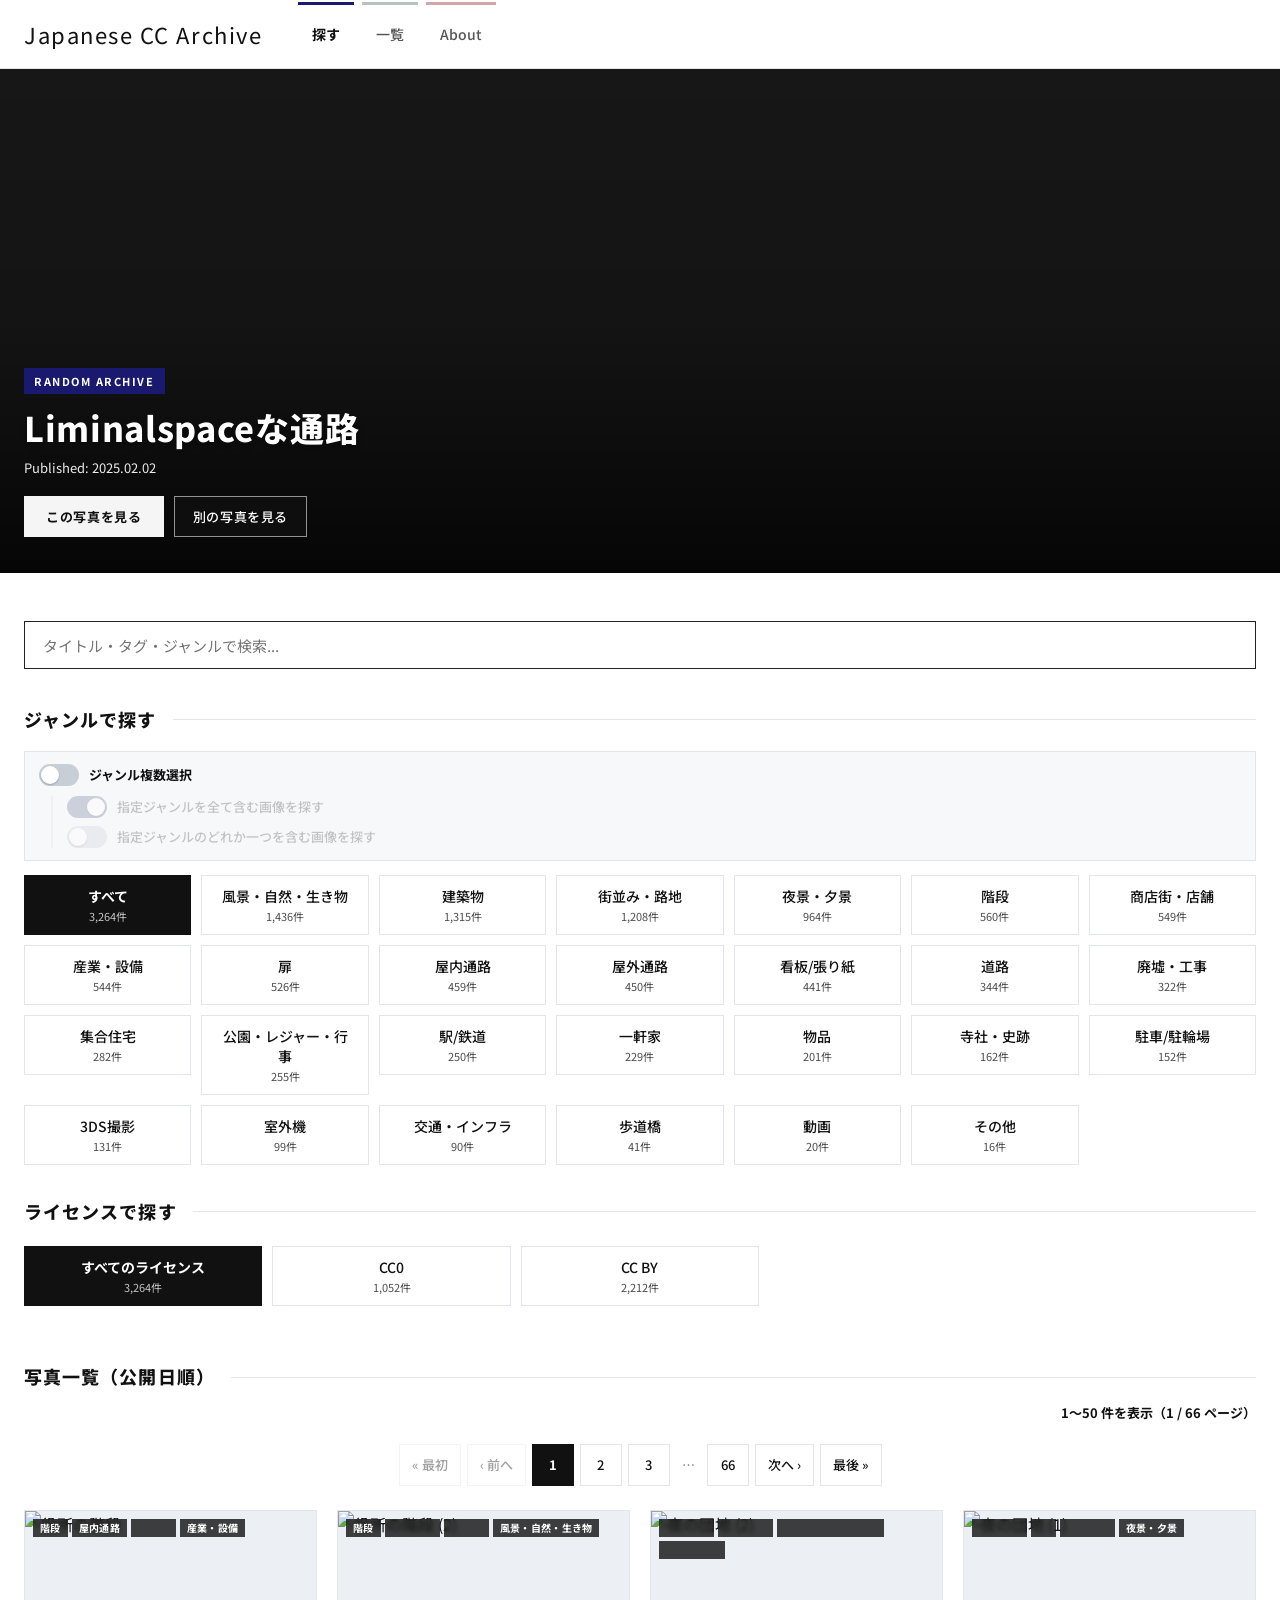
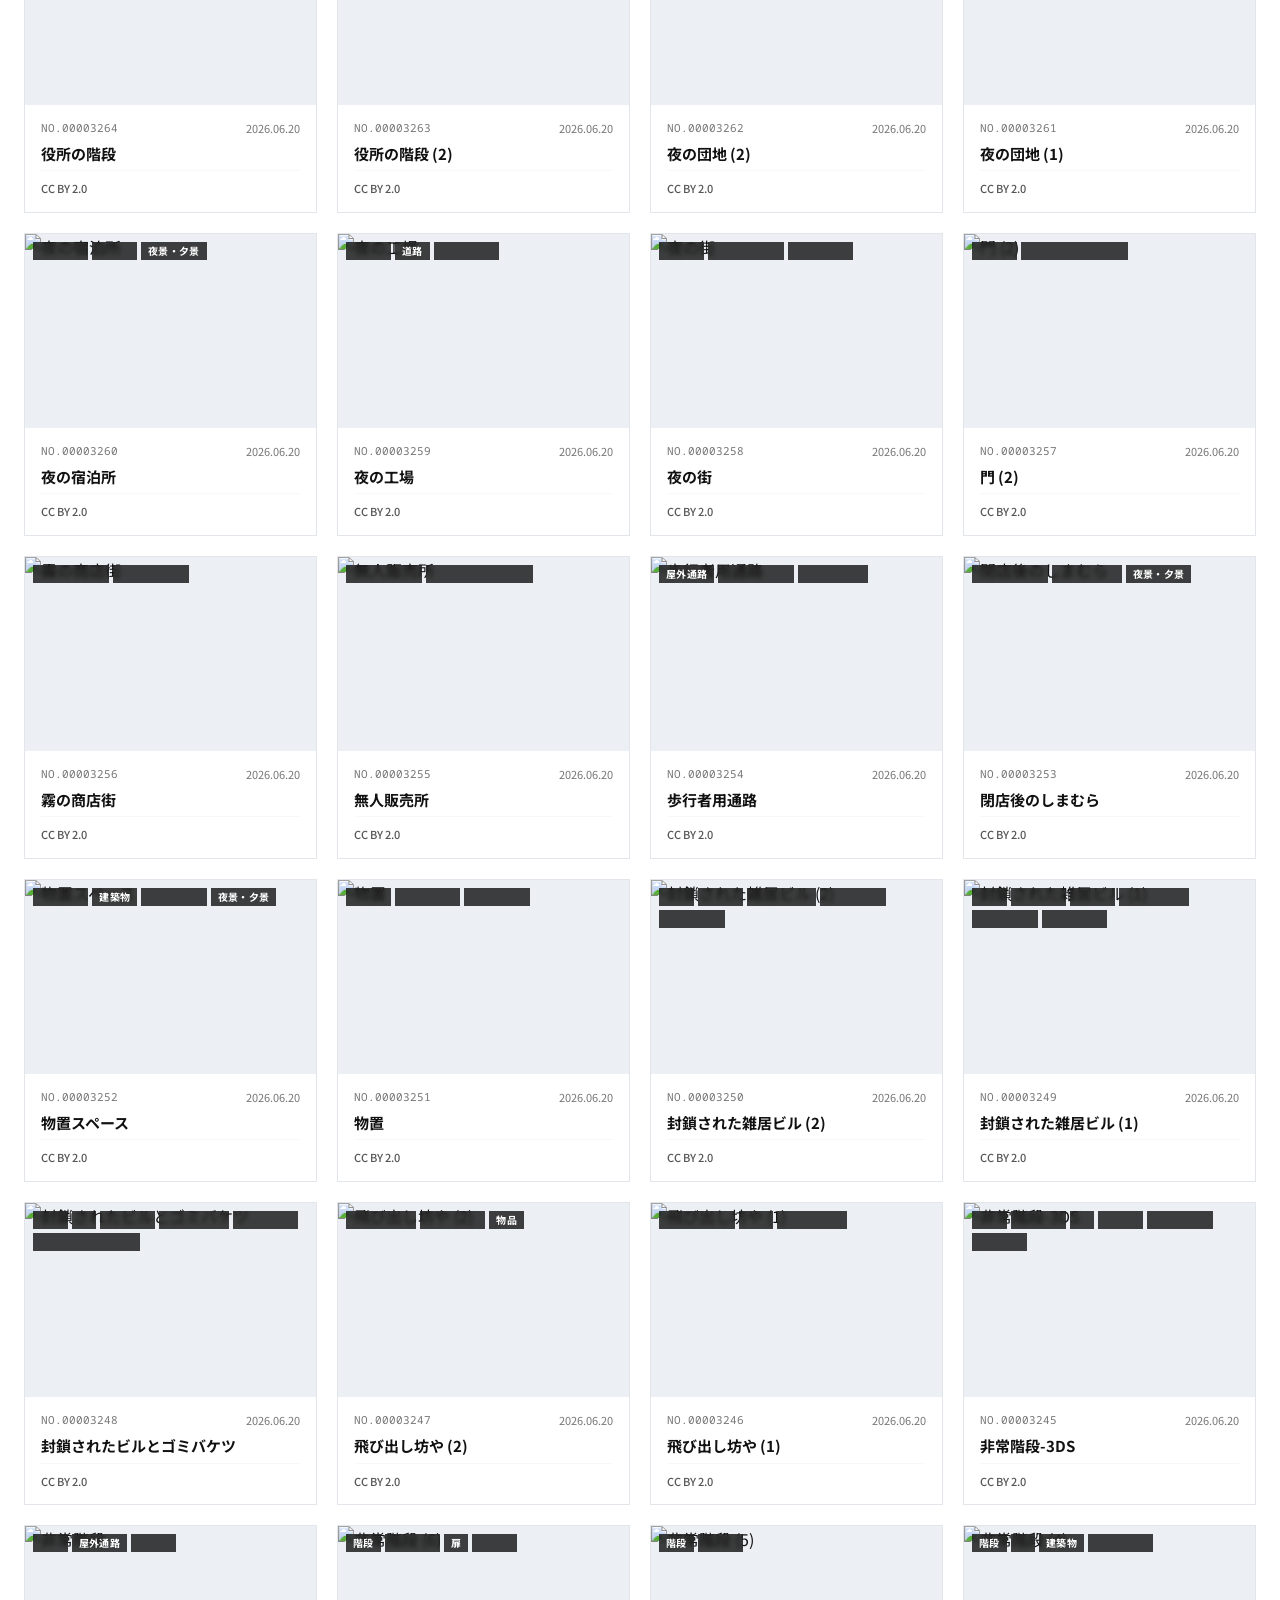
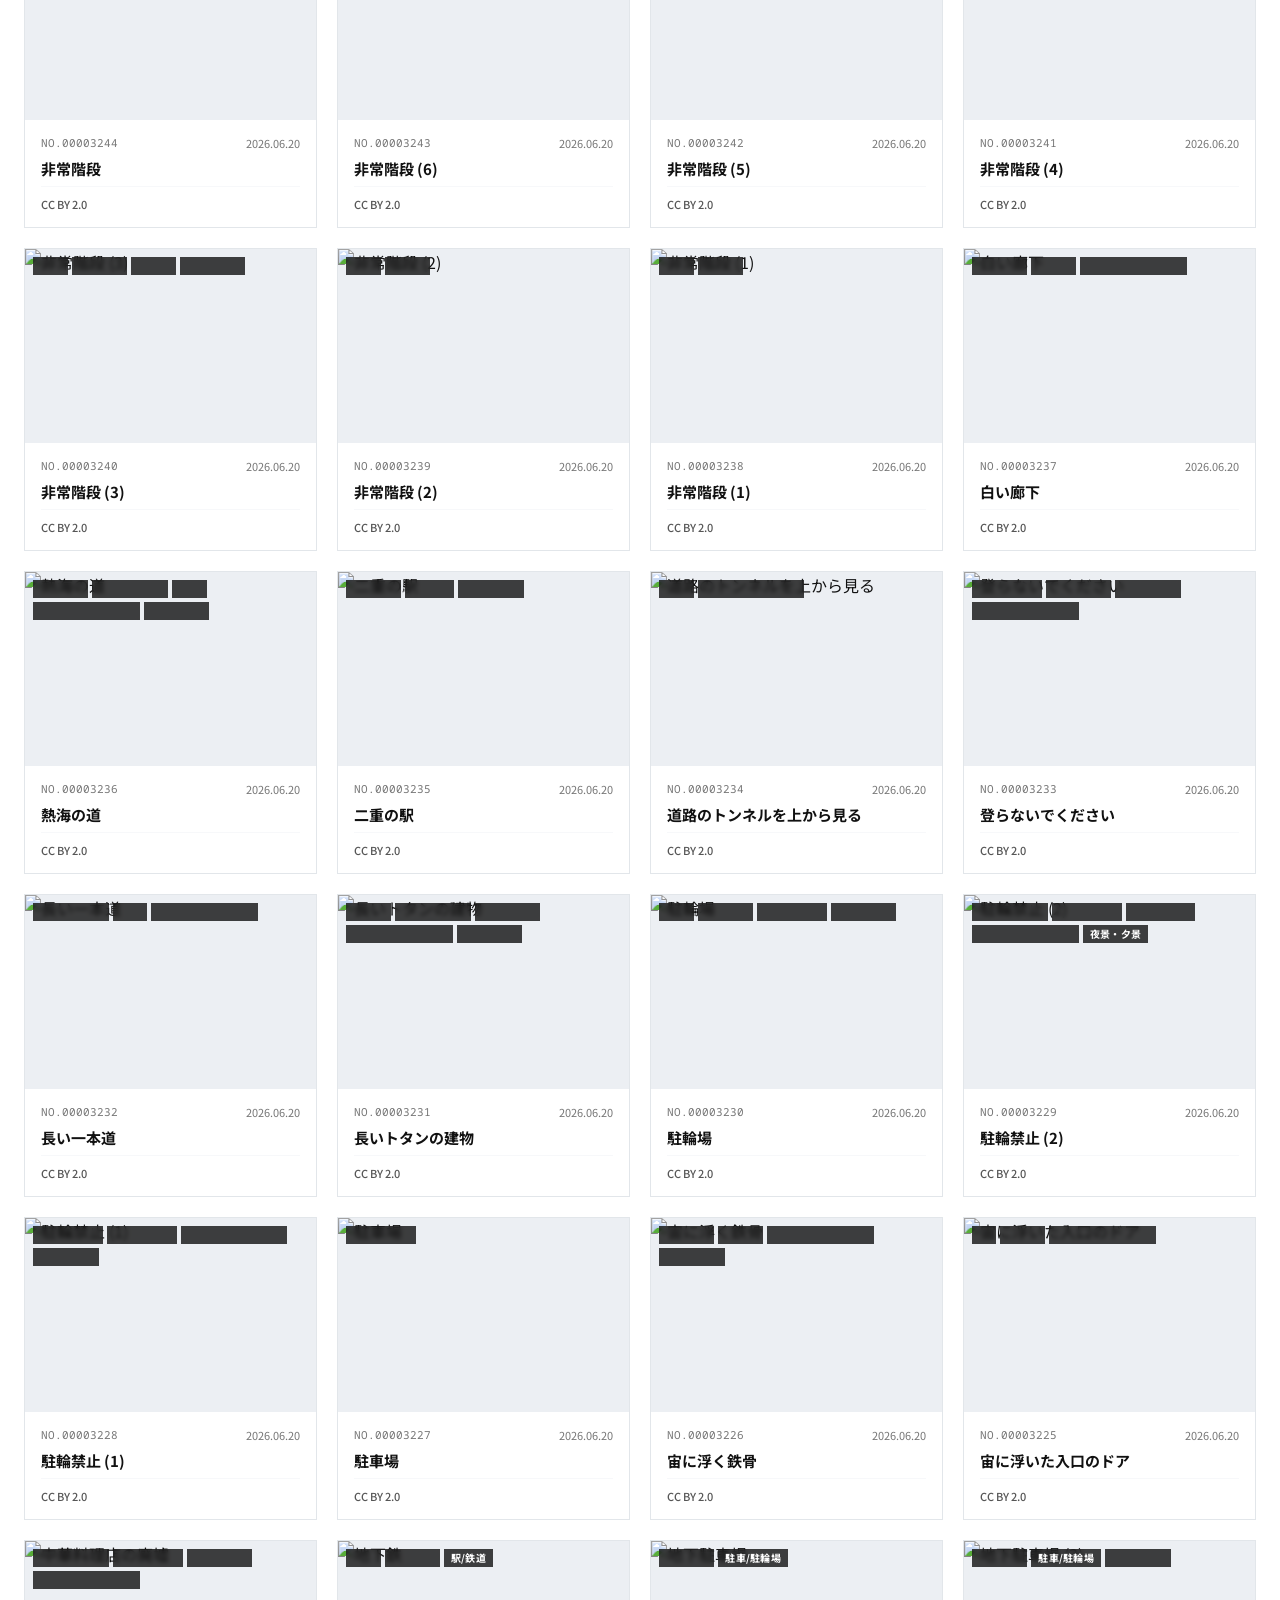
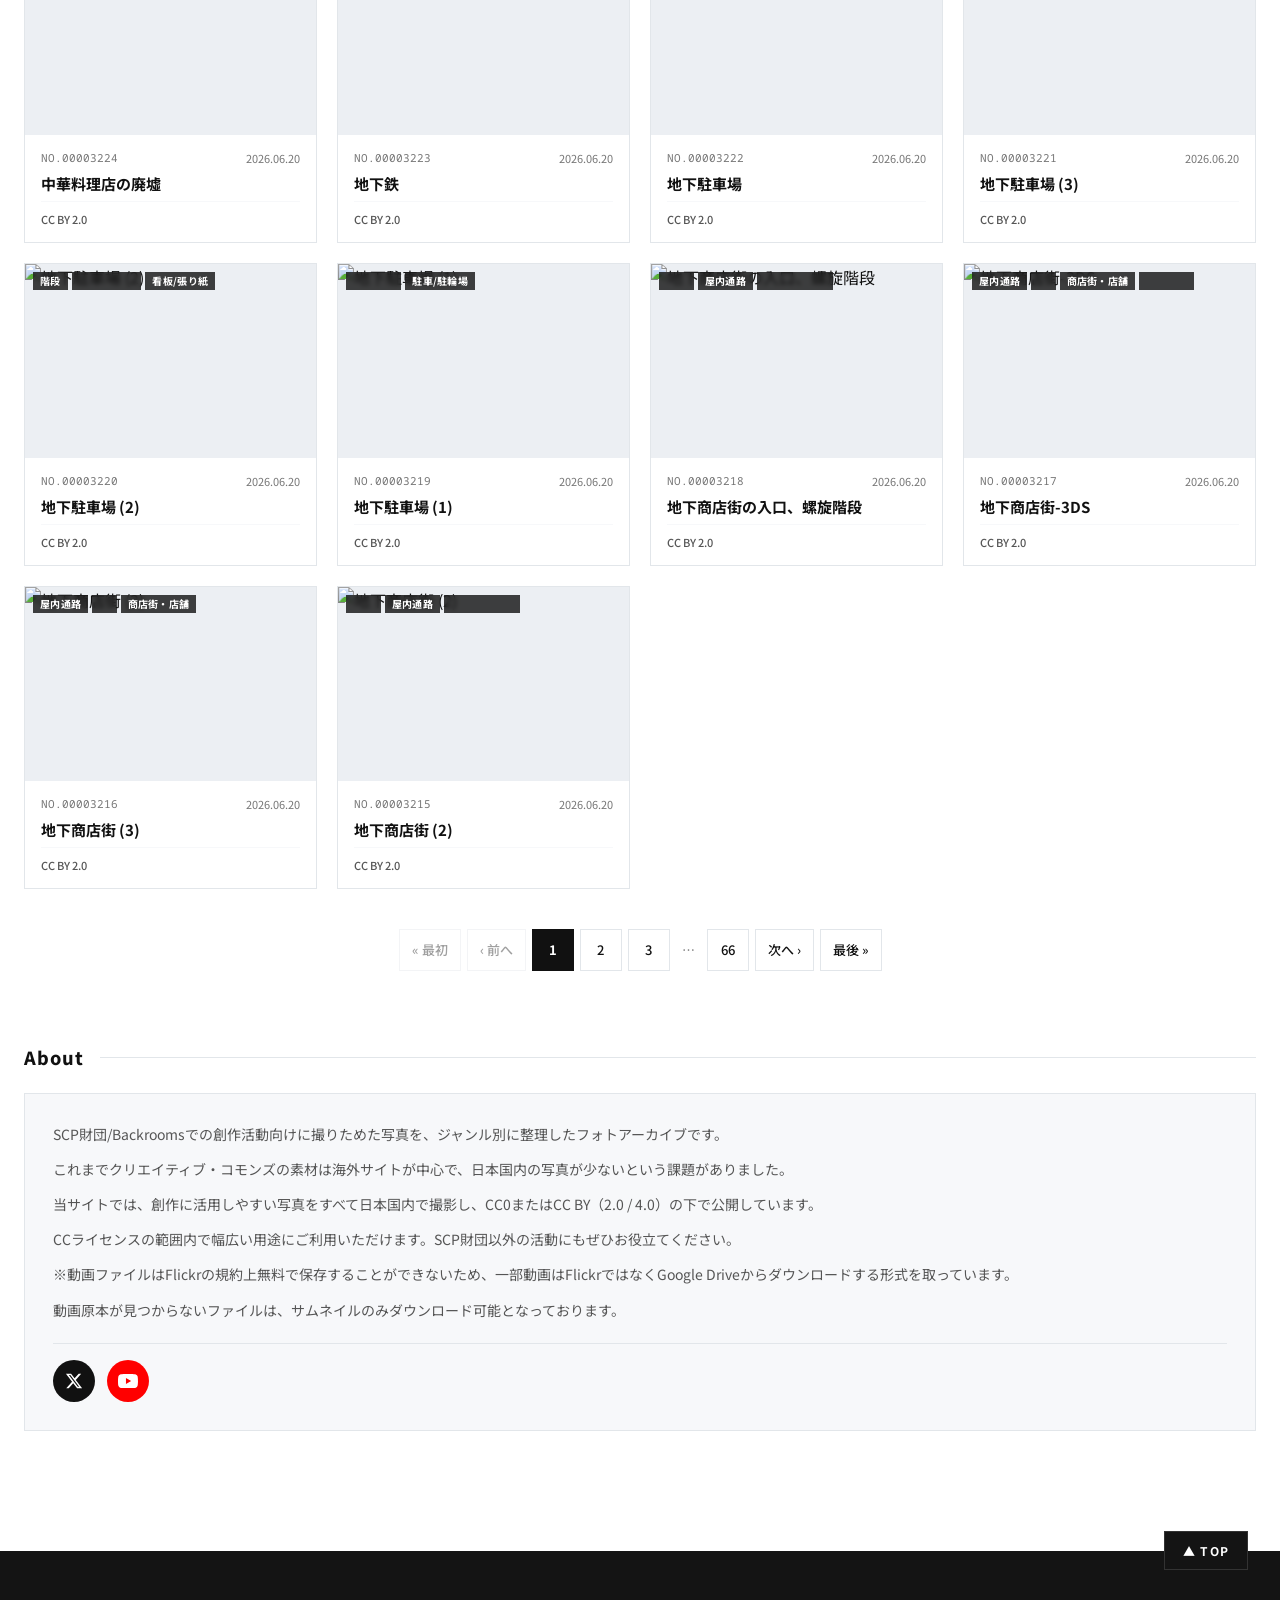
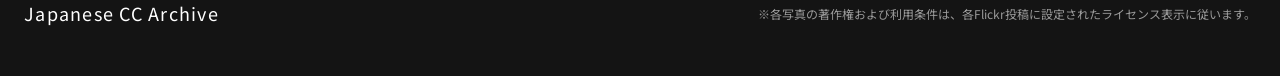
==== commit 5e392670: "Update index.html" ====
--- a/index.html
+++ b/index.html
@@ -1936,6 +1936,8 @@
         <p>これまでクリエイティブ・コモンズの素材は海外サイトが中心で、日本国内の写真が少ないという課題がありました。</p>
         <p>当サイトでは、創作に活用しやすい写真をすべて日本国内で撮影し、CC0またはCC BY（2.0 / 4.0）の下で公開しています。</p>
         <p>CCライセンスの範囲内で幅広い用途にご利用いただけます。SCP財団以外の活動にもぜひお役立てください。</p>
+        <p>※動画ファイルはFlickrの規約上無料で保存することができないため、一部動画はFlickrではなくGoogle Driveからダウンロードする形式を取っています。</P>
+        <p>動画原本が見つからないファイルは、サムネイルのみダウンロード可能となっております。</P>
         <div class="about-social-links" aria-label="公式アカウントリンク">
           <a
             href="https://x.com/scpowl"
@@ -2012,8 +2014,9 @@
             <iframe
               id="modalVideoIframe"
               class="modal-video-iframe"
-              title="Flickr動画プレーヤー"
-              allow="autoplay; fullscreen; picture-in-picture"
+              title="動画プレーヤー"
+              allow="accelerometer; autoplay; clipboard-write; encrypted-media; gyroscope; picture-in-picture; web-share"
+              referrerpolicy="strict-origin-when-cross-origin"
               allowfullscreen
               loading="lazy"
               hidden
@@ -2316,6 +2319,73 @@
         /live\.staticflickr\.com\/video\//i.test(s);
     }
 
+    function extractYouTubeVideoId(rawVal) {
+      const str = String(rawVal || "").trim();
+      if (!str) return "";
+      if (/^[a-zA-Z0-9_-]{11}$/.test(str)) {
+        return str;
+      }
+      try {
+        const parsed = new URL(str);
+        const host = parsed.hostname.replace(/^www\./i, "").toLowerCase();
+        if (host === "youtu.be") {
+          const seg = parsed.pathname.split("/").filter(Boolean)[0] || "";
+          if (/^[a-zA-Z0-9_-]{11}$/.test(seg)) return seg;
+        }
+        if (host === "youtube.com" || host === "m.youtube.com" || host === "youtube-nocookie.com") {
+          const vParam = parsed.searchParams.get("v");
+          if (vParam && /^[a-zA-Z0-9_-]{11}$/.test(vParam)) return vParam;
+          const pathMatch = parsed.pathname.match(/^\/(?:embed|shorts|live|v)\/([a-zA-Z0-9_-]{11})(?:[/?#]|$)/);
+          if (pathMatch) return pathMatch[1];
+        }
+      } catch (e) {
+        const fallbackMatch = str.match(/(?:youtu\.be\/|[?&]v=|\/(?:embed|shorts|live|v)\/)([a-zA-Z0-9_-]{11})(?:[?&#/]|$)/);
+        if (fallbackMatch) return fallbackMatch[1];
+      }
+      return "";
+    }
+
+    function buildYouTubeEmbedUrl(videoId) {
+      const id = String(videoId || "").trim();
+      if (!id) return "";
+      return `https://www.youtube-nocookie.com/embed/${encodeURIComponent(id)}?autoplay=1&rel=0&playsinline=1`;
+    }
+
+    function extractGoogleDriveFileId(rawVal) {
+      const str = String(rawVal || "").trim();
+      if (!str) return "";
+      if (/^[a-zA-Z0-9_-]{20,}$/.test(str) && !/^https?:/i.test(str)) {
+        return str;
+      }
+      const pathMatch = str.match(/\/file\/d\/([a-zA-Z0-9_-]{10,})/);
+      if (pathMatch) return pathMatch[1];
+      try {
+        const parsed = new URL(str);
+        const host = parsed.hostname.replace(/^www\./i, "").toLowerCase();
+        if (host === "drive.google.com" || host === "docs.google.com") {
+          const idParam = parsed.searchParams.get("id");
+          if (idParam && /^[a-zA-Z0-9_-]{10,}$/.test(idParam)) return idParam;
+        }
+      } catch (e) {
+        const idQueryMatch = str.match(/[?&]id=([a-zA-Z0-9_-]{10,})/);
+        if (idQueryMatch) return idQueryMatch[1];
+      }
+      return "";
+    }
+
+    function buildGoogleDriveDownloadUrl(rawVal) {
+      const str = String(rawVal || "").trim();
+      if (!str) return "";
+      const fileId = extractGoogleDriveFileId(str);
+      if (fileId) {
+        return `https://drive.google.com/uc?export=download&id=${encodeURIComponent(fileId)}`;
+      }
+      if (/^https?:\/\//i.test(str)) {
+        return str;
+      }
+      return "";
+    }
+
     function buildFlickrEmbedPlayerUrl(flickrPageUrl, accountId, photoId) {
       const page = String(flickrPageUrl || "").trim();
       if (page && /flickr\.com\/photos\/[^/]+\/\d+/i.test(page)) {
@@ -2332,12 +2402,38 @@
     }
 
     function resolveVideoMediaInfo(item, genres, flickrPageUrl, accountId, photoId, baseUrl, rawOriginal) {
+      const rawYouTubeVal =
+        item.youtubeUrl ||
+        item.youtube_url ||
+        item.youtubeId ||
+        item.youtube_id ||
+        item.ytUrl ||
+        item.yt_url ||
+        "";
+      const youtubeVideoId = extractYouTubeVideoId(rawYouTubeVal);
+      const youtubeEmbedUrl = youtubeVideoId ? buildYouTubeEmbedUrl(youtubeVideoId) : "";
+
+      const rawDriveVal =
+        item.driveUrl ||
+        item.drive_url ||
+        item.googleDriveUrl ||
+        item.google_drive_url ||
+        item.driveId ||
+        item.drive_id ||
+        item.downloadUrl ||
+        item.download_url ||
+        "";
+      const driveFileId = extractGoogleDriveFileId(rawDriveVal);
+      const driveDownloadUrl = buildGoogleDriveDownloadUrl(rawDriveVal);
+
       const mediaField = String(item.media || item.media_type || item.mediaType || item.type || "").trim().toLowerCase();
       const explicitVideoFlag = Boolean(
         item.is_video === true ||
         item.isVideo === true ||
         mediaField === "video" ||
-        (Array.isArray(genres) && genres.includes("VIDEOS"))
+        (Array.isArray(genres) && genres.includes("VIDEOS")) ||
+        Boolean(youtubeVideoId) ||
+        Boolean(driveDownloadUrl)
       );
 
       const directCandidates = [
@@ -2356,32 +2452,23 @@
         .map((u) => String(u || "").trim())
         .filter(Boolean);
 
-      const secret = String(item.secret || "").trim();
-      const originalSecret = String(item.originalsecret || item.original_secret || "").trim();
-      if (explicitVideoFlag && accountId && photoId && /^\d+$/.test(String(photoId))) {
-        if (secret) {
-          directCandidates.push(`https://www.flickr.com/photos/${accountId}/${photoId}/play/site/${secret}/`);
-          directCandidates.push(`https://www.flickr.com/photos/${accountId}/${photoId}/play/hd/${secret}/`);
-        }
-        if (originalSecret) {
-          directCandidates.push(`https://www.flickr.com/photos/${accountId}/${photoId}/play/orig/${originalSecret}/`);
-        }
-      }
-
-      const uniqueDirectUrls = Array.from(new Set(directCandidates));
-
       const explicitEmbedUrl = String(
         item.embedUrl || item.embed_url || item.playerUrl || item.player_url || ""
       ).trim();
 
-      const isVideo = explicitVideoFlag || uniqueDirectUrls.length > 0 || Boolean(explicitEmbedUrl);
-      const videoEmbedUrl = isVideo
-        ? (explicitEmbedUrl || buildFlickrEmbedPlayerUrl(flickrPageUrl, accountId, photoId))
-        : "";
+      const isYouTubeVideo = Boolean(youtubeEmbedUrl);
+      const isVideo = explicitVideoFlag || directCandidates.length > 0 || Boolean(explicitEmbedUrl);
+      // YouTubeのリンクが無い動画はページ上で再生を試みず、サムネイルのみ表示する
+      const videoEmbedUrl = isYouTubeVideo ? youtubeEmbedUrl : "";
 
       return {
         isVideo,
-        videoUrls: uniqueDirectUrls,
+        isYouTubeVideo,
+        youtubeVideoId,
+        youtubeEmbedUrl,
+        driveFileId,
+        driveDownloadUrl,
+        videoUrls: [],
         videoEmbedUrl
       };
     }
@@ -2588,6 +2675,11 @@
         licenseCategory: finalLicenseInfo.category,
         licenseLabel: finalLicenseInfo.label,
         isVideo: videoInfo.isVideo,
+        isYouTubeVideo: videoInfo.isYouTubeVideo,
+        youtubeVideoId: videoInfo.youtubeVideoId,
+        youtubeEmbedUrl: videoInfo.youtubeEmbedUrl,
+        driveFileId: videoInfo.driveFileId,
+        driveDownloadUrl: videoInfo.driveDownloadUrl,
         videoUrls: videoInfo.videoUrls,
         videoEmbedUrl: videoInfo.videoEmbedUrl,
         _isPortrait: initialIsPortrait
@@ -2645,6 +2737,11 @@
         licenseCategory: finalLicenseInfo.category,
         licenseLabel: finalLicenseInfo.label,
         isVideo: videoInfo.isVideo,
+        isYouTubeVideo: videoInfo.isYouTubeVideo,
+        youtubeVideoId: videoInfo.youtubeVideoId,
+        youtubeEmbedUrl: videoInfo.youtubeEmbedUrl,
+        driveFileId: videoInfo.driveFileId,
+        driveDownloadUrl: videoInfo.driveDownloadUrl,
         videoUrls: videoInfo.videoUrls,
         videoEmbedUrl: videoInfo.videoEmbedUrl
       };
@@ -3211,7 +3308,7 @@
           })
           .join("");
 
-        const videoOverlayHtml = photo.isVideo
+        const videoOverlayHtml = (photo.isVideo && photo.isYouTubeVideo)
           ? `<div class="card-video-indicator" aria-hidden="true">
                <span class="card-video-play-circle">
                  <svg viewBox="0 0 24 24"><polygon points="8,5 19,12 8,19" /></svg>
@@ -3359,7 +3456,8 @@
       if (imgEl && imgEl.naturalWidth > 0 && imgEl.naturalHeight > 0) {
         photo._isPortrait = imgEl.naturalHeight > imgEl.naturalWidth;
       }
-      const isPortrait = !photo.isVideo && Boolean(photo._isPortrait);
+      const canPlayInlineVideo = Boolean(photo.isVideo && photo.isYouTubeVideo);
+      const isPortrait = !canPlayInlineVideo && Boolean(photo._isPortrait);
       els.modalImage.classList.toggle("is-portrait", isPortrait);
       if (els.modalImageStage) {
         els.modalImageStage.classList.toggle("is-portrait", isPortrait);
@@ -3367,7 +3465,7 @@
     }
 
     els.modalImage.addEventListener("load", () => {
-      if (state.currentModalPhoto && !state.currentModalPhoto.isVideo) {
+      if (state.currentModalPhoto && !(state.currentModalPhoto.isVideo && state.currentModalPhoto.isYouTubeVideo)) {
         syncModalImageOrientation(state.currentModalPhoto, els.modalImage);
       }
     });
@@ -3400,6 +3498,7 @@
     }
 
     function showModalVideoEmbed(photo) {
+      if (!photo || !photo.isYouTubeVideo || !photo.youtubeEmbedUrl) return;
       if (!els.modalVideoStage || !els.modalVideoIframe) return;
       if (els.modalVideoPosterOverlay) {
         els.modalVideoPosterOverlay.hidden = true;
@@ -3413,54 +3512,22 @@
       els.modalImage.hidden = true;
       els.modalVideoStage.hidden = false;
       els.modalVideoIframe.hidden = false;
-      els.modalVideoIframe.title = `${photo.title} - Flickr動画プレーヤー`;
-      els.modalVideoIframe.src = photo.videoEmbedUrl || buildFlickrEmbedPlayerUrl(photo.flickrPageUrl, photo.accountId, photo.id);
+      els.modalVideoIframe.title = `${photo.title} - YouTube動画プレーヤー`;
+      els.modalVideoIframe.src = photo.youtubeEmbedUrl;
     }
 
     function startModalVideoPlayback(photo) {
-      if (!photo || !state.currentModalPhoto || state.currentModalPhoto.id !== photo.id) return;
+      if (!photo || !photo.isYouTubeVideo || !photo.youtubeEmbedUrl) return;
+      if (!state.currentModalPhoto || state.currentModalPhoto.id !== photo.id) return;
       if (els.modalVideoPosterOverlay) {
         els.modalVideoPosterOverlay.hidden = true;
       }
       els.modalImage.hidden = true;
-
-      const directUrls = Array.isArray(photo.videoUrls) ? photo.videoUrls : [];
-      if (directUrls.length > 0 && els.modalVideoPlayer && els.modalVideoStage) {
-        let candidateIdx = 0;
-
-        const tryNextDirectUrl = () => {
-          if (!state.currentModalPhoto || state.currentModalPhoto.id !== photo.id) return;
-          if (candidateIdx >= directUrls.length) {
-            showModalVideoEmbed(photo);
-            return;
-          }
-          const nextUrl = directUrls[candidateIdx++];
-          els.modalVideoStage.hidden = false;
-          els.modalVideoIframe.hidden = true;
-          els.modalVideoPlayer.hidden = false;
-          els.modalVideoPlayer.poster = photo.largeUrl || photo.thumbUrl || "";
-          els.modalVideoPlayer.src = nextUrl;
-          try {
-            els.modalVideoPlayer.load();
-            const playPromise = els.modalVideoPlayer.play();
-            if (playPromise && typeof playPromise.catch === "function") {
-              playPromise.catch(() => {});
-            }
-          } catch (e) {}
-        };
-
-        els.modalVideoPlayer.onerror = () => {
-          tryNextDirectUrl();
-        };
-
-        tryNextDirectUrl();
-        return;
-      }
-
       showModalVideoEmbed(photo);
     }
 
     function renderModalVideoPosterFacade(photo) {
+      if (!photo || !photo.isYouTubeVideo || !photo.youtubeEmbedUrl) return;
       resetModalVideoStage();
       if (els.modalImageStage) {
         els.modalImageStage.classList.remove("is-portrait");
@@ -3479,6 +3546,7 @@
             state.currentModalPhoto &&
             state.currentModalPhoto.id === photo.id &&
             photo.isVideo &&
+            photo.isYouTubeVideo &&
             !els.modalImage.hidden
           ) {
             els.modalImage.src = photo.largeUrl;
@@ -3498,7 +3566,9 @@
       els.downloadStatusMsg.textContent = "";
       els.copyLicenseBtn.textContent = "ライセンス表記をコピーする";
 
-      if (photo.isVideo) {
+      const canPlayInlineVideo = Boolean(photo.isVideo && photo.isYouTubeVideo && photo.youtubeEmbedUrl);
+
+      if (canPlayInlineVideo) {
         renderModalVideoPosterFacade(photo);
       } else {
         resetModalVideoStage();
@@ -3517,7 +3587,7 @@
           highRes.decoding = "async";
           highRes.onload = () => {
             photo._isPortrait = highRes.naturalHeight > highRes.naturalWidth;
-            if (state.currentModalPhoto && state.currentModalPhoto.id === photo.id && !photo.isVideo) {
+            if (state.currentModalPhoto && state.currentModalPhoto.id === photo.id && !canPlayInlineVideo) {
               syncModalImageOrientation(photo, highRes);
               els.modalImage.src = photo.largeUrl;
             }
@@ -3561,7 +3631,11 @@
           : "Flickrで元画像ページを開く ↗";
       }
       if (els.modalDownloadBtnLabel) {
-        els.modalDownloadBtnLabel.textContent = photo.isVideo ? "サムネイル保存" : "保存";
+        if (photo.isVideo) {
+          els.modalDownloadBtnLabel.textContent = photo.driveDownloadUrl ? "動画を保存" : "サムネイル保存";
+        } else {
+          els.modalDownloadBtnLabel.textContent = "保存";
+        }
       }
 
       els.modalTags.innerHTML = "";
@@ -3735,7 +3809,37 @@
       }, 60000);
     }
 
+    function triggerGoogleDriveVideoDownload(photo) {
+      const driveDownloadUrl = photo.driveDownloadUrl;
+      if (!driveDownloadUrl) return false;
+
+      const link = document.createElement("a");
+      link.href = driveDownloadUrl;
+      link.rel = "noopener noreferrer";
+      link.style.display = "none";
+      document.body.appendChild(link);
+      link.click();
+      link.remove();
+
+      els.downloadStatusMsg.textContent =
+        "Google Driveから動画のダウンロードを開始しました。（大容量ファイルの場合は確認画面が表示されます）";
+      return true;
+    }
+
     async function downloadImageToPC(photo) {
+      if (photo.isVideo && photo.driveDownloadUrl) {
+        if (els.modalDownloadBtn.disabled) return;
+        els.modalDownloadBtn.disabled = true;
+        try {
+          triggerGoogleDriveVideoDownload(photo);
+        } finally {
+          setTimeout(() => {
+            els.modalDownloadBtn.disabled = false;
+          }, 600);
+        }
+        return;
+      }
+
       const imageUrl = photo.originalUrl || photo.largeUrl || photo.thumbUrl;
       const initialExt = detectExtensionFromUrl(imageUrl);
       const suggestedFilename = `${photo.archiveNo}_${photo.id}.${initialExt}`.replace(/[\\/:*?"<>|]/g, "_");
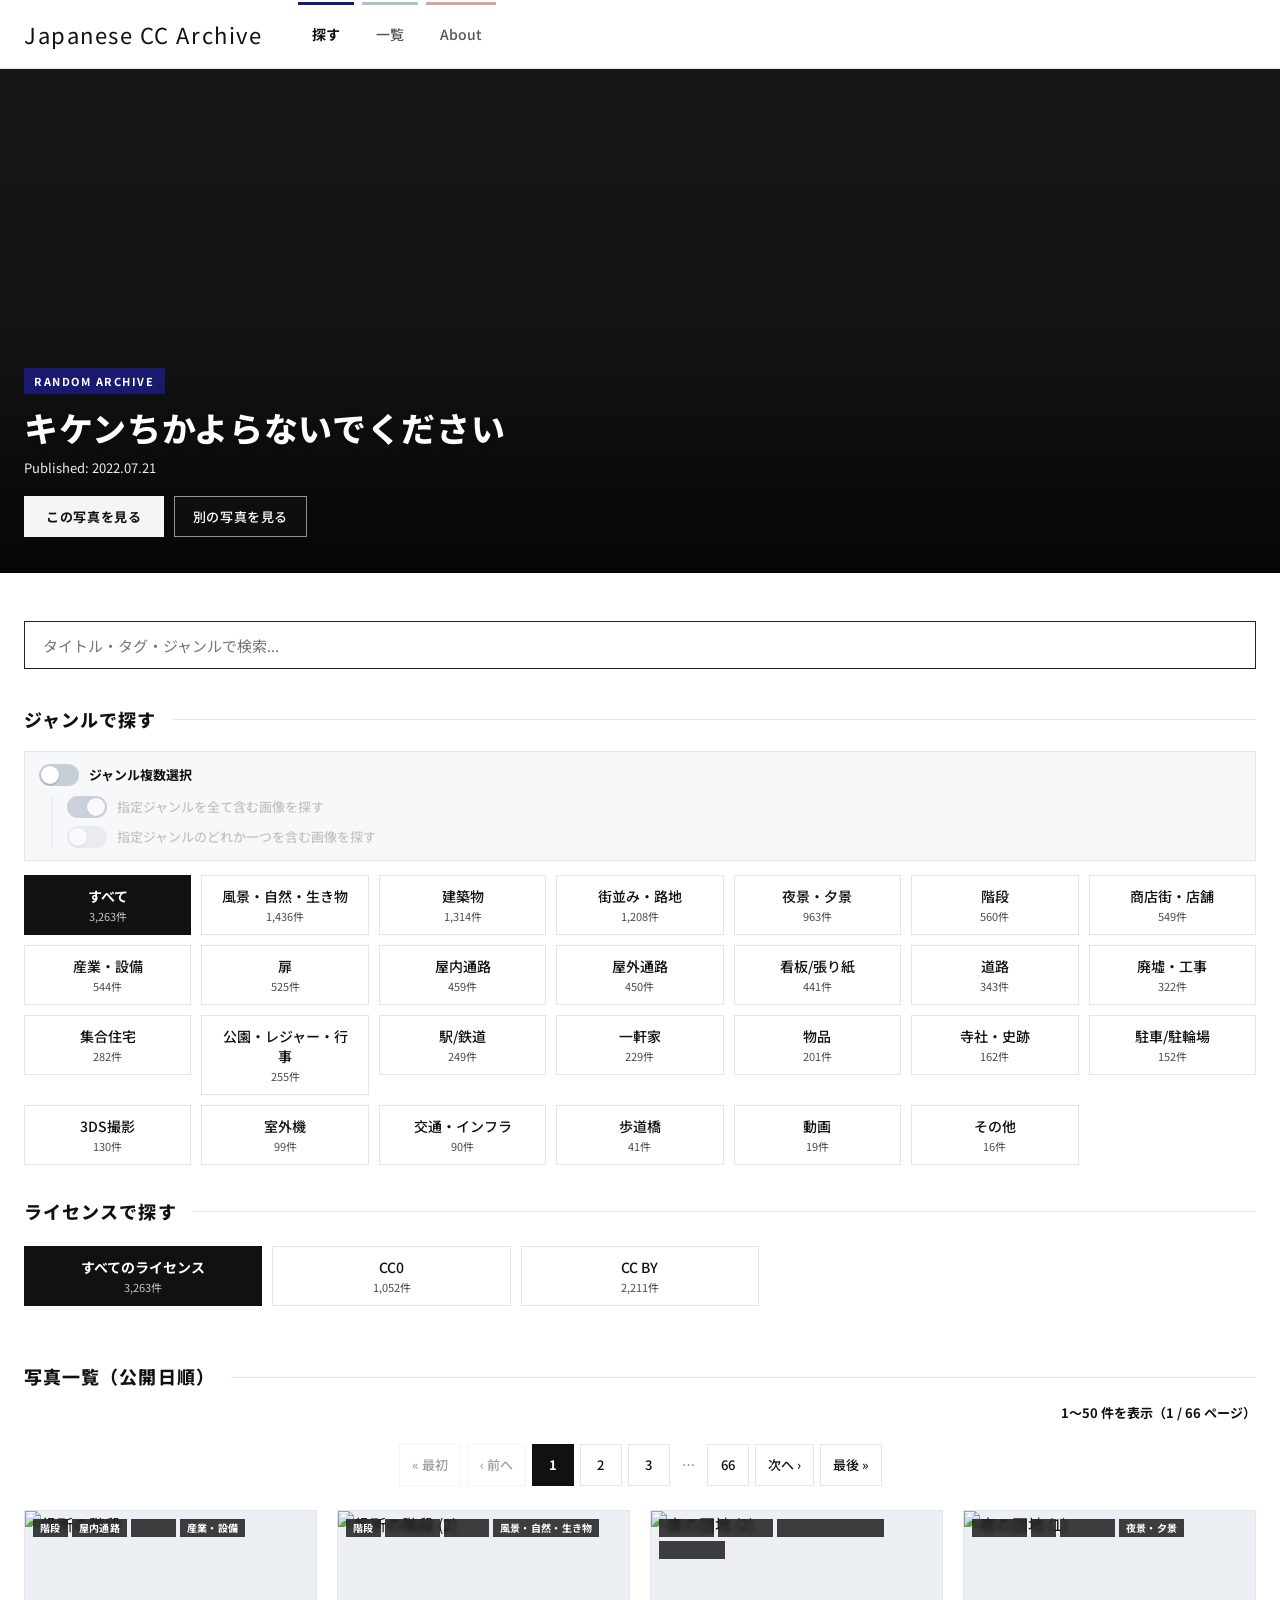
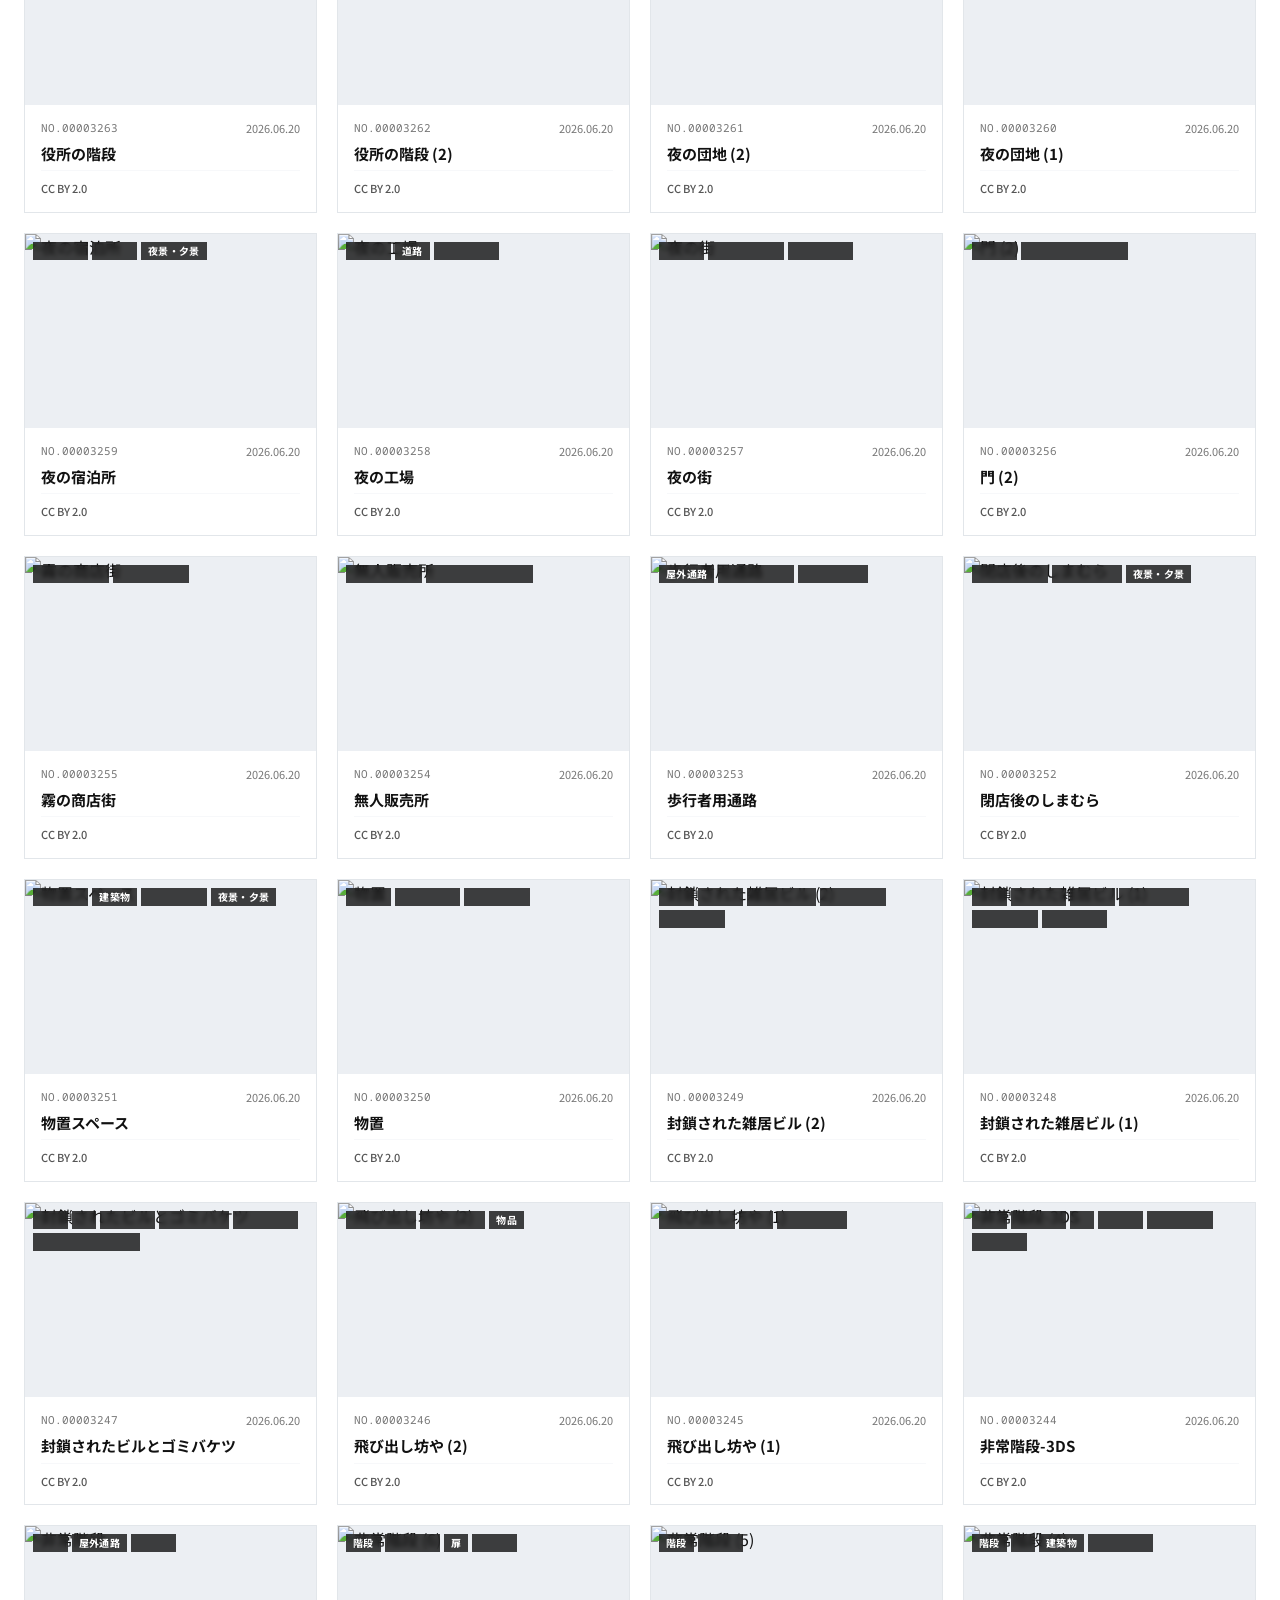
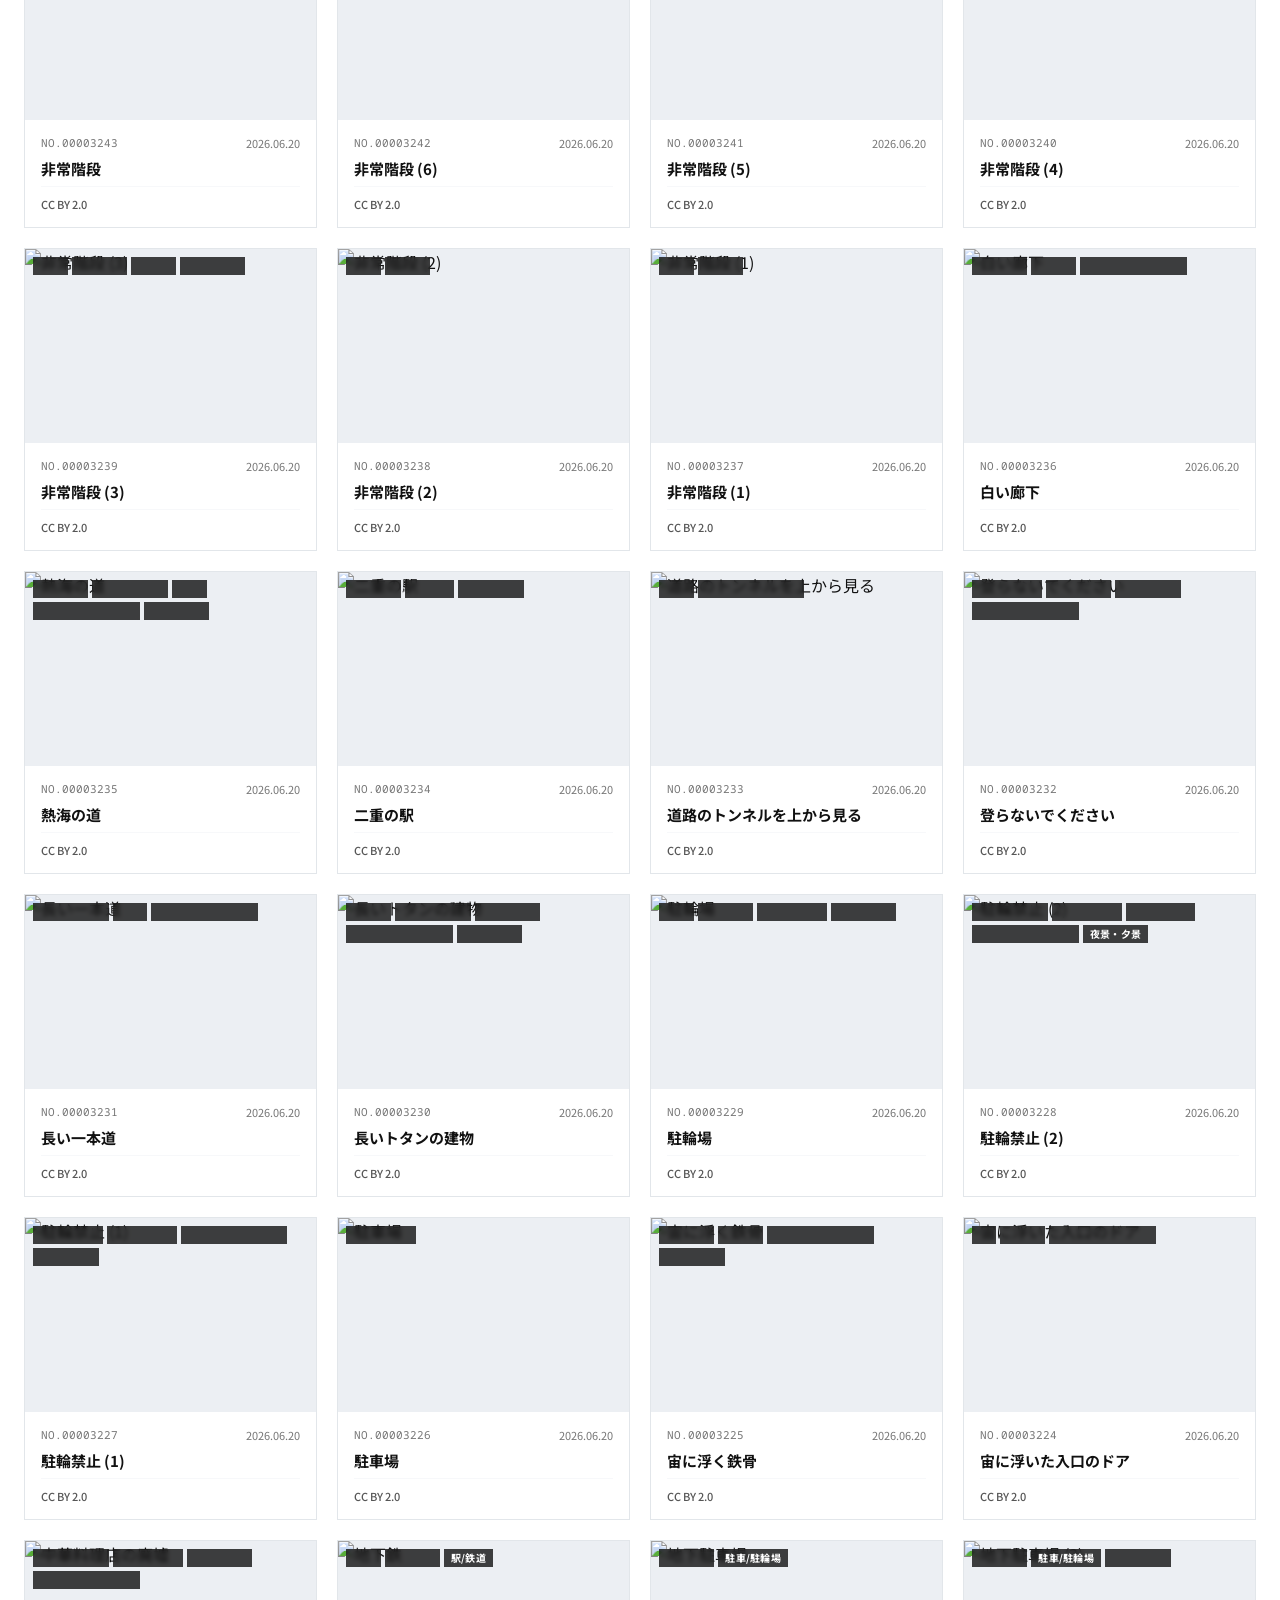
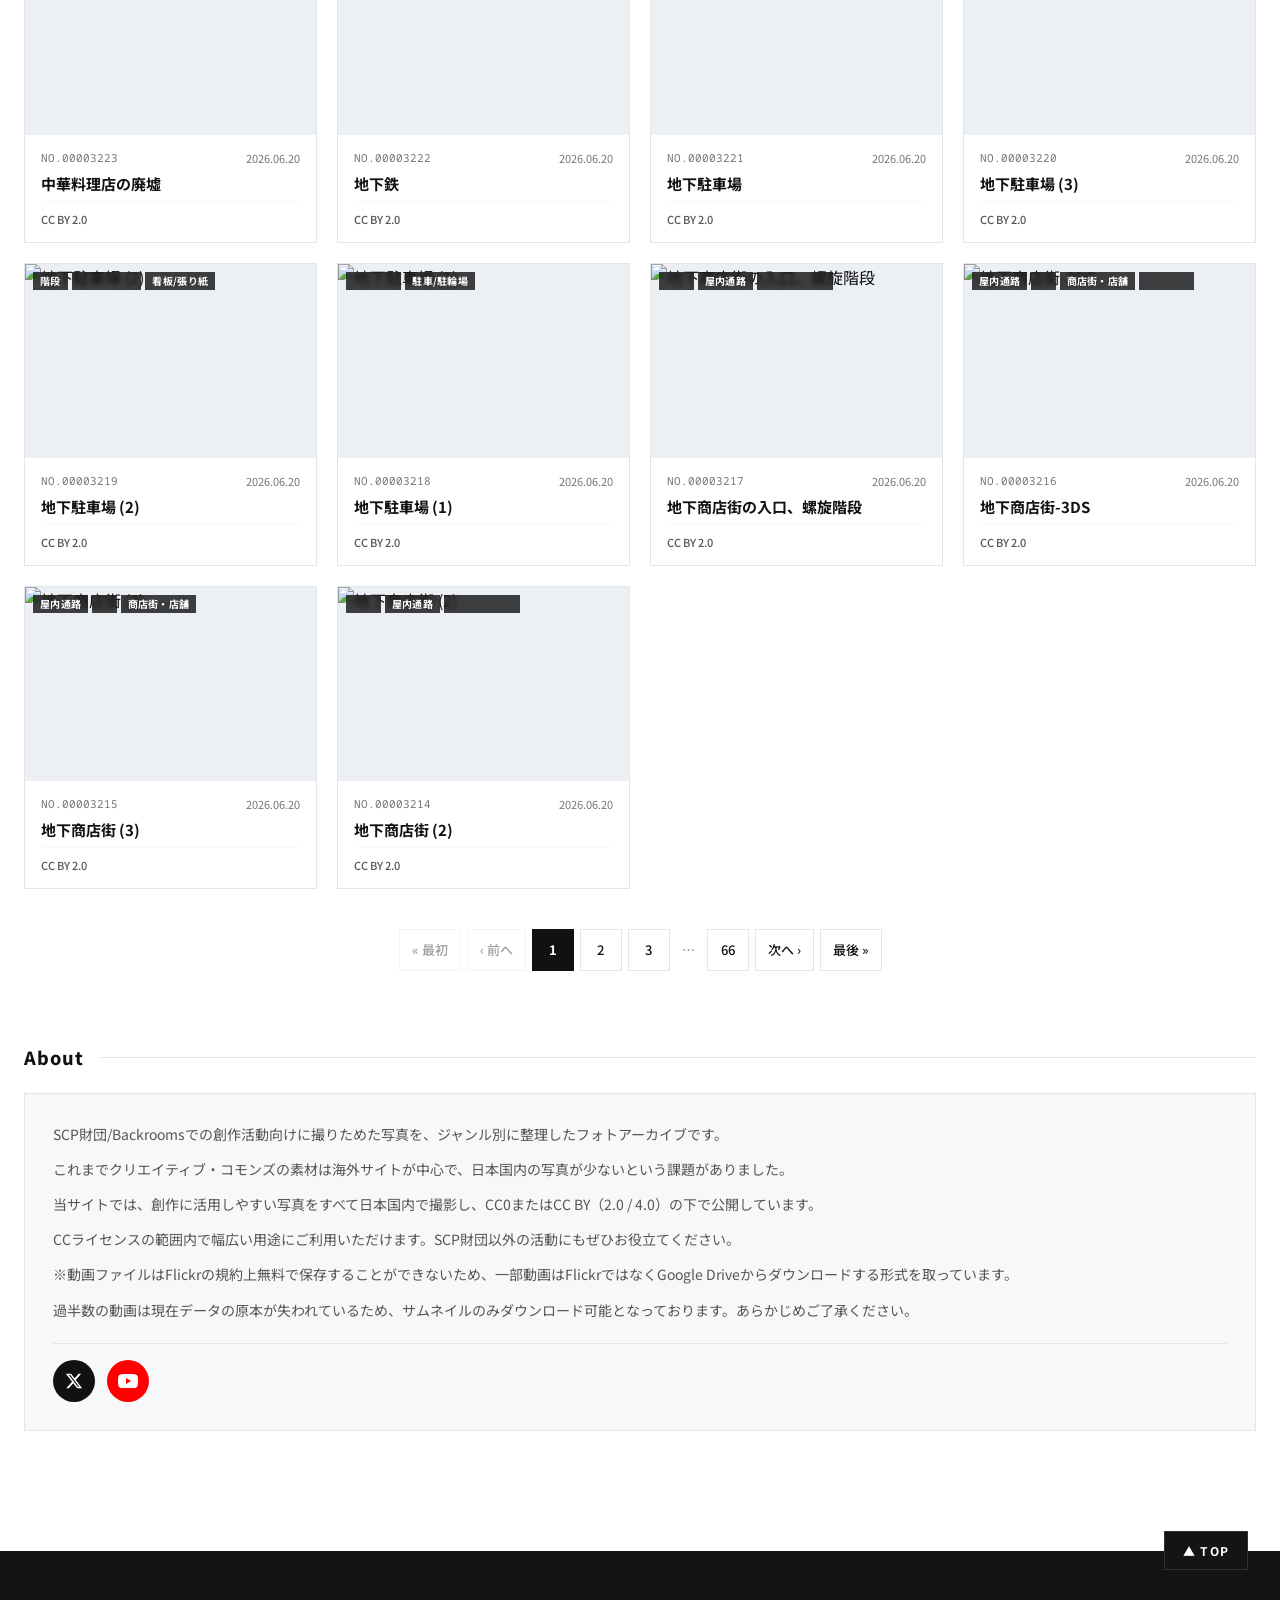
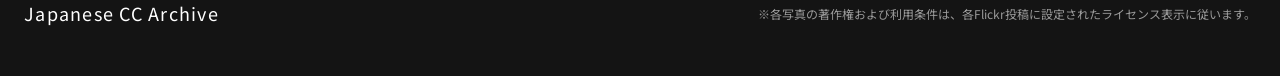
==== commit bfb66006: "Update index.html" ====
--- a/index.html
+++ b/index.html
@@ -9,7 +9,6 @@
   <link rel="apple-touch-icon" href="./icon.png" />
   <link rel="preconnect" href="https://live.staticflickr.com" crossorigin />
   <link rel="dns-prefetch" href="https://www.flickr.com" />
-  <!-- SIL Open Font License 1.1: Noto Sans JP / Noto Sans Mono -->
   <link rel="preconnect" href="https://fonts.googleapis.com" />
   <link rel="preconnect" href="https://fonts.gstatic.com" crossorigin />
   <link
@@ -33,7 +32,7 @@
       --accent-flickr-hover: #0050b3;
       --accent-green: #2f4f4f;
       --accent-red: #800000;
-      /* 規定フォント: SIL Open Font License (OFL 1.1) のみ指定 */
+      
       --font-title: "UniqueRegular", "Unique", "Noto Sans JP", sans-serif;
       --font-sans: "Noto Sans JP", sans-serif;
       --font-mono: "Noto Sans Mono", "Noto Sans JP", monospace;
@@ -1548,7 +1547,6 @@
       opacity: 0.92;
     }
 
-    /* Flickr 元画像リンク用 強調ボタン */
     .btn-flickr-origin {
       width: 100%;
       height: 48px;
@@ -1595,16 +1593,86 @@
 
     .action-buttons {
       display: grid;
-      grid-template-columns: 1fr 1fr;
+      grid-template-columns: 1fr;
       gap: 10px;
+      width: 100%;
+    }
+
+    .save-menu-container {
+      position: relative;
+      display: flex;
+      flex-direction: column;
+      width: 100%;
     }
 
     .btn-download {
+      width: 100%;
       background: var(--accent-blue);
       color: #ffffff;
+      border: 1.5px solid var(--accent-blue);
+    }
+
+    .save-menu-container.is-open .btn-download {
+      border-bottom: 1px solid rgba(255, 255, 255, 0.42);
+      cursor: default;
+    }
+
+    .save-menu-container.is-open .btn-download:hover {
+      opacity: 1;
+    }
+
+    .save-quality-menu {
+      position: static;
+      width: 100%;
+      background: #ffffff;
+      border: 1.5px solid var(--accent-blue);
+      border-top: none;
+      box-shadow: 0 4px 12px rgba(0, 0, 0, 0.08);
+      display: flex;
+      flex-direction: column;
+    }
+
+    .save-quality-menu[hidden] {
+      display: none;
+    }
+
+    .save-quality-option {
+      width: 100%;
+      min-height: 44px;
+      padding: 10px 6px;
+      background: #ffffff;
+      color: var(--text-primary);
+      border: none;
+      font-size: 13px;
+      font-weight: 700;
+      line-height: 1.35;
+      text-align: center;
+      white-space: nowrap;
+      cursor: pointer;
+      display: flex;
+      align-items: center;
+      justify-content: center;
+      transition: background-color 0.15s ease, color 0.15s ease;
+    }
+
+    .save-quality-option + .save-quality-option {
+      border-top: 1px solid #cfd5dc;
+    }
+
+    .save-quality-option:hover:not(:disabled),
+    .save-quality-option:focus-visible:not(:disabled) {
+      background: var(--bg-tile-hover);
+      color: var(--accent-blue);
+      outline: none;
+    }
+
+    .save-quality-option:disabled {
+      opacity: 0.6;
+      cursor: wait;
     }
 
     .btn-share-x {
+      width: 100%;
       background: #111111;
       color: #ffffff;
     }
@@ -1615,6 +1683,11 @@
       font-weight: 500;
       color: var(--accent-green);
       min-height: 18px;
+    }
+
+    .action-hint.is-error {
+      color: var(--accent-red);
+      font-weight: 700;
     }
 
     @media (max-width: 860px) {
@@ -1699,7 +1772,7 @@
       .modal-image-stage {
         --stage-pad-x: 44px;
         --stage-pad-y: 12px;
-        /* 縦画像 (3024×4032 = 3:4) の規定縦サイズ */
+        
         --portrait-fixed-height: min(
           calc((100vw - (var(--stage-pad-x) * 2)) * 4032 / 3024),
           62dvh
@@ -1776,6 +1849,9 @@
       }
       .action-buttons {
         grid-template-columns: 1fr;
+      }
+      .save-quality-option {
+        font-size: 13px;
       }
       .page-btn {
         min-width: 36px;
@@ -1936,8 +2012,9 @@
         <p>これまでクリエイティブ・コモンズの素材は海外サイトが中心で、日本国内の写真が少ないという課題がありました。</p>
         <p>当サイトでは、創作に活用しやすい写真をすべて日本国内で撮影し、CC0またはCC BY（2.0 / 4.0）の下で公開しています。</p>
         <p>CCライセンスの範囲内で幅広い用途にご利用いただけます。SCP財団以外の活動にもぜひお役立てください。</p>
-        <p>※動画ファイルはFlickrの規約上無料で保存することができないため、一部動画はFlickrではなくGoogle Driveからダウンロードする形式を取っています。</P>
-        <p>動画原本が見つからないファイルは、サムネイルのみダウンロード可能となっております。</P>
+        <p> </p>
+        <p>※動画ファイルはFlickrの規約上無料で保存することができないため、一部動画はFlickrではなくGoogle Driveからダウンロードする形式を取っています。</p>
+        <p>過半数の動画は現在データの原本が失われているため、サムネイルのみダウンロード可能となっております。あらかじめご了承ください。</p>
         <div class="about-social-links" aria-label="公式アカウントリンク">
           <a
             href="https://x.com/scpowl"
@@ -1952,12 +2029,12 @@
             </svg>
           </a>
           <a
-            href="https://m.youtube.com/@%E3%83%95%E3%82%AF%E3%83%AD%E3%82%A6%E3%82%A2%E3%82%AB%E3%83%87%E3%83%9F%E3%83%BC?ra=m"
+            href="https://www.youtube.com/@%E3%81%95%E3%81%96%E3%81%AA%E3%81%BF-q2k"
             target="_blank"
             rel="noopener noreferrer"
             class="about-social-icon about-social-youtube"
-            aria-label="YouTube (フクロウアカデミー)"
-            title="YouTube (フクロウアカデミー)"
+            aria-label="YouTube (さざなみ)"
+            title="YouTube (さざなみ)"
           >
             <svg viewBox="0 0 24 24" aria-hidden="true">
               <path d="M23.498 6.186a3.016 3.016 0 0 0-2.122-2.136C19.505 3.545 12 3.545 12 3.545s-7.505 0-9.377.505A3.017 3.017 0 0 0 .502 6.186C0 8.07 0 12 0 12s0 3.93.502 5.814a3.016 3.016 0 0 0 2.122 2.136c1.871.505 9.376.505 9.376.505s7.505 0 9.377-.505a3.015 3.015 0 0 0 2.122-2.136C24 15.93 24 12 24 12s0-3.93-.502-5.814zM9.545 15.568V8.432L15.818 12l-6.273 3.568z" />
@@ -2060,15 +2137,44 @@
               </span>
               <span id="modalFlickrPageLinkLabel">Flickrで元画像ページを開く ↗</span>
             </a>
-            <div class="action-buttons">
-              <button type="button" class="btn-action btn-download" id="modalDownloadBtn">
-                <span class="btn-icon">↓</span> <span id="modalDownloadBtnLabel">保存</span>
-              </button>
+            <div class="action-buttons" id="actionButtonsGroup">
+              <div class="save-menu-container is-open" id="saveMenuContainer">
+                <button
+                  type="button"
+                  class="btn-action btn-download"
+                  id="modalDownloadBtn"
+                  aria-haspopup="menu"
+                  aria-expanded="true"
+                  aria-controls="saveQualityMenu"
+                >
+                  <span class="btn-icon">↓</span> <span id="modalDownloadBtnLabel">保存</span>
+                </button>
+                <div class="save-quality-menu" id="saveQualityMenu" role="menu">
+                  <button
+                    type="button"
+                    class="save-quality-option"
+                    id="saveStandardBtn"
+                    data-quality="standard"
+                    role="menuitem"
+                  >
+                    標準画質（計測中...）
+                  </button>
+                  <button
+                    type="button"
+                    class="save-quality-option"
+                    id="saveOriginalBtn"
+                    data-quality="original"
+                    role="menuitem"
+                  >
+                    オリジナル画質（計測中...）
+                  </button>
+                </div>
+              </div>
               <a class="btn-action btn-share-x" id="modalShareXBtn" href="#" target="_blank" rel="noopener noreferrer">
                 <span class="btn-icon">𝕏</span> Xでシェアする
               </a>
             </div>
-            <p class="action-hint" id="downloadStatusMsg"></p>
+            <p class="action-hint" id="downloadStatusMsg" role="status" aria-live="polite"></p>
           </div>
         </div>
       </div>
@@ -2237,13 +2343,23 @@
       modalTags: document.getElementById("modalTags"),
       licenseCopyPreview: document.getElementById("licenseCopyPreview"),
       copyLicenseBtn: document.getElementById("copyLicenseBtn"),
+      saveMenuContainer: document.getElementById("saveMenuContainer"),
       modalDownloadBtn: document.getElementById("modalDownloadBtn"),
       modalDownloadBtnLabel: document.getElementById("modalDownloadBtnLabel"),
+      saveQualityMenu: document.getElementById("saveQualityMenu"),
+      saveStandardBtn: document.getElementById("saveStandardBtn"),
+      saveOriginalBtn: document.getElementById("saveOriginalBtn"),
       modalShareXBtn: document.getElementById("modalShareXBtn"),
       downloadStatusMsg: document.getElementById("downloadStatusMsg"),
       modalFlickrPageLink: document.getElementById("modalFlickrPageLink"),
       modalFlickrPageLinkLabel: document.getElementById("modalFlickrPageLinkLabel")
     };
+
+    function setDownloadStatusMessage(message, isError = false) {
+      if (!els.downloadStatusMsg) return;
+      els.downloadStatusMsg.textContent = message || "";
+      els.downloadStatusMsg.classList.toggle("is-error", Boolean(isError && message));
+    }
 
     function openMobileNav() {
       els.mainNav.classList.add("is-open");
@@ -2458,7 +2574,7 @@
 
       const isYouTubeVideo = Boolean(youtubeEmbedUrl);
       const isVideo = explicitVideoFlag || directCandidates.length > 0 || Boolean(explicitEmbedUrl);
-      // YouTubeのリンクが無い動画はページ上で再生を試みず、サムネイルのみ表示する
+
       const videoEmbedUrl = isYouTubeVideo ? youtubeEmbedUrl : "";
 
       return {
@@ -3563,7 +3679,7 @@
 
     function openModal(photo) {
       state.currentModalPhoto = photo;
-      els.downloadStatusMsg.textContent = "";
+      setDownloadStatusMessage("", false);
       els.copyLicenseBtn.textContent = "ライセンス表記をコピーする";
 
       const canPlayInlineVideo = Boolean(photo.isVideo && photo.isYouTubeVideo && photo.youtubeEmbedUrl);
@@ -3663,7 +3779,7 @@
         try {
           await copyTextToClipboard(copyString);
           els.copyLicenseBtn.textContent = "コピーしました";
-          els.downloadStatusMsg.textContent = "ライセンス表記をクリップボードにコピーしました。";
+          setDownloadStatusMessage("ライセンス表記をクリップボードにコピーしました。", false);
           setTimeout(() => {
             if (state.currentModalPhoto && state.currentModalPhoto.id === photo.id) {
               els.copyLicenseBtn.textContent = "ライセンス表記をコピーする";
@@ -3671,7 +3787,7 @@
           }, 2200);
         } catch (err) {
           els.licenseCopyPreview.select();
-          els.downloadStatusMsg.textContent = "コピーに失敗しました。上の欄を選択してコピーしてください。";
+          setDownloadStatusMessage("コピーに失敗しました。上の欄を選択してコピーしてください。", true);
         }
       };
 
@@ -3679,7 +3795,32 @@
       const shareUrl = `https://twitter.com/intent/tweet?text=${encodeURIComponent(shareText)}&url=${encodeURIComponent(photo.flickrPageUrl)}`;
       els.modalShareXBtn.href = shareUrl;
 
-      els.modalDownloadBtn.onclick = () => downloadImageToPC(photo);
+      const isDirectDriveVideo = Boolean(photo.isVideo && photo.driveDownloadUrl);
+      if (isDirectDriveVideo) {
+        hideSaveQualityMenu();
+        els.modalDownloadBtn.onclick = () => downloadImageToPC(photo);
+      } else {
+        showSaveQualityMenu(photo);
+        els.modalDownloadBtn.onclick = (e) => {
+          e.stopPropagation();
+          setDownloadStatusMessage("下の「標準画質」または「オリジナル画質」を選択して保存してください。", false);
+          if (els.saveStandardBtn && !els.saveStandardBtn.disabled) {
+            els.saveStandardBtn.focus();
+          }
+        };
+        if (els.saveStandardBtn) {
+          els.saveStandardBtn.onclick = (e) => {
+            e.stopPropagation();
+            downloadImageToPC(photo, "standard");
+          };
+        }
+        if (els.saveOriginalBtn) {
+          els.saveOriginalBtn.onclick = (e) => {
+            e.stopPropagation();
+            downloadImageToPC(photo, "original");
+          };
+        }
+      }
 
       const { list: navList, index: navIndex } = getModalNavigationContext(photo);
       if (navList.length <= 1 || navIndex === -1) {
@@ -3730,6 +3871,7 @@
     }
 
     function closeModal() {
+      abortUnneededPrefetches(new Set());
       resetModalVideoStage();
       if (els.modalImageStage) {
         els.modalImageStage.classList.remove("is-video");
@@ -3774,24 +3916,320 @@
       return `${baseName}.${ext}`;
     }
 
-    async function fetchPhotoBlob(photo) {
-      const candidateUrls = Array.from(
-        new Set([photo.originalUrl, photo.largeUrl, photo.thumbUrl].filter(Boolean))
-      );
-
+    const PREFETCH_CACHE_LIMIT = 18;
+    const FETCH_HEADER_TIMEOUT_MS = 12000;
+    const FETCH_STALL_TIMEOUT_MS = 15000;
+    const downloadBlobCache = new Map();
+
+    function createTimeoutError(message = "通信がタイムアウトしました。") {
+      const err = new Error(message);
+      err.name = "TimeoutError";
+      return err;
+    }
+
+    function formatBytesToMB(bytes) {
+      const num = Number(bytes);
+      if (!Number.isFinite(num) || num <= 0) return "";
+      const mb = num / (1024 * 1024);
+      return `${mb < 0.01 ? "0.01" : mb.toFixed(2)} MB`;
+    }
+
+    function getPhotoQualityUrls(photo) {
+      const standardUrl = photo.largeUrl || photo.thumbUrl || photo.originalUrl || "";
+      const originalUrl = photo.originalUrl || photo.largeUrl || photo.thumbUrl || "";
+      return { standardUrl, originalUrl };
+    }
+
+    function updateSaveQualityMenuLabels(photo) {
+      if (!photo || !state.currentModalPhoto || state.currentModalPhoto.id !== photo.id) return;
+      const { standardUrl, originalUrl } = getPhotoQualityUrls(photo);
+
+      const formatOptionLabel = (baseLabel, url) => {
+        if (!url) return baseLabel;
+        const entry = downloadBlobCache.get(url);
+        const sizeBytes = (entry && entry.blob ? entry.blob.size : 0) || (entry ? entry.bytesTotal : 0);
+        if (sizeBytes > 0) {
+          return `${baseLabel}（${formatBytesToMB(sizeBytes)}）`;
+        }
+        if (entry && entry.status === "loading") {
+          return `${baseLabel}（計測中...）`;
+        }
+        if (entry && entry.status === "timeout") {
+          return `${baseLabel}（タイムアウト）`;
+        }
+        if (entry && entry.status === "error") {
+          return `${baseLabel}（再取得可）`;
+        }
+        return baseLabel;
+      };
+
+      if (els.saveStandardBtn) {
+        els.saveStandardBtn.textContent = formatOptionLabel("標準画質", standardUrl);
+      }
+      if (els.saveOriginalBtn) {
+        els.saveOriginalBtn.textContent = formatOptionLabel("オリジナル画質", originalUrl);
+      }
+    }
+
+    function showSaveQualityMenu(photo) {
+      if (!els.saveMenuContainer || !els.saveQualityMenu) return;
+      if (photo) {
+        prefetchModalPhoto(photo);
+        updateSaveQualityMenuLabels(photo);
+      }
+      els.saveMenuContainer.classList.add("is-open");
+      els.saveQualityMenu.hidden = false;
+      if (els.modalDownloadBtn) {
+        els.modalDownloadBtn.setAttribute("aria-haspopup", "menu");
+        els.modalDownloadBtn.setAttribute("aria-expanded", "true");
+      }
+    }
+
+    function hideSaveQualityMenu() {
+      if (els.saveMenuContainer) {
+        els.saveMenuContainer.classList.remove("is-open");
+      }
+      if (els.saveQualityMenu) {
+        els.saveQualityMenu.hidden = true;
+      }
+      if (els.modalDownloadBtn) {
+        els.modalDownloadBtn.removeAttribute("aria-haspopup");
+        els.modalDownloadBtn.removeAttribute("aria-expanded");
+      }
+    }
+
+    function evictOldestDownloadCacheEntries() {
+      while (downloadBlobCache.size > PREFETCH_CACHE_LIMIT) {
+        let evicted = false;
+        for (const [cachedUrl, entry] of downloadBlobCache.entries()) {
+          if (entry.status !== "loading") {
+            downloadBlobCache.delete(cachedUrl);
+            evicted = true;
+            break;
+          }
+        }
+        if (!evicted) break;
+      }
+    }
+
+    function abortUnneededPrefetches(keepUrlsSet) {
+      for (const [cachedUrl, entry] of Array.from(downloadBlobCache.entries())) {
+        if (entry.status === "loading" && !keepUrlsSet.has(cachedUrl)) {
+          entry.abortReason = "navigation";
+          if (entry.controller) {
+            try {
+              entry.controller.abort();
+            } catch (e) {}
+          }
+          downloadBlobCache.delete(cachedUrl);
+        }
+      }
+    }
+
+    function fetchUrlWithCacheAndProgress(url, { onProgress = null } = {}) {
+      if (!url) {
+        return Promise.reject(new Error("Empty URL"));
+      }
+
+      const existing = downloadBlobCache.get(url);
+      if (existing) {
+
+        downloadBlobCache.delete(url);
+        downloadBlobCache.set(url, existing);
+
+        if (existing.status === "done" && existing.blob) {
+          if (typeof onProgress === "function") {
+            onProgress(existing.blob.size, existing.blob.size);
+          }
+          return Promise.resolve({ blob: existing.blob, sourceUrl: url });
+        }
+
+        if (existing.status === "loading" && existing.promise) {
+          if (typeof onProgress === "function") {
+            existing.listeners.add(onProgress);
+            onProgress(existing.bytesLoaded, existing.bytesTotal);
+          }
+          return existing.promise;
+        }
+      }
+
+      const controller = new AbortController();
+      const entry = {
+        url,
+        status: "loading",
+        abortReason: null,
+        bytesLoaded: 0,
+        bytesTotal: 0,
+        blob: null,
+        promise: null,
+        controller,
+        listeners: new Set()
+      };
+      if (typeof onProgress === "function") {
+        entry.listeners.add(onProgress);
+      }
+
+      const notifyListeners = () => {
+        for (const fn of entry.listeners) {
+          try {
+            fn(entry.bytesLoaded, entry.bytesTotal);
+          } catch (e) {}
+        }
+        if (state.currentModalPhoto) {
+          const { standardUrl, originalUrl } = getPhotoQualityUrls(state.currentModalPhoto);
+          if (url === standardUrl || url === originalUrl) {
+            updateSaveQualityMenuLabels(state.currentModalPhoto);
+          }
+        }
+      };
+
+      let headerTimer = setTimeout(() => {
+        entry.abortReason = "timeout";
+        try {
+          controller.abort();
+        } catch (e) {}
+      }, FETCH_HEADER_TIMEOUT_MS);
+
+      let stallTimer = null;
+      const resetStallTimer = () => {
+        if (stallTimer) clearTimeout(stallTimer);
+        stallTimer = setTimeout(() => {
+          entry.abortReason = "timeout";
+          try {
+            controller.abort();
+          } catch (e) {}
+        }, FETCH_STALL_TIMEOUT_MS);
+      };
+
+      const clearAllTimers = () => {
+        if (headerTimer) {
+          clearTimeout(headerTimer);
+          headerTimer = null;
+        }
+        if (stallTimer) {
+          clearTimeout(stallTimer);
+          stallTimer = null;
+        }
+      };
+
+      entry.promise = (async () => {
+        try {
+
+          const response = await fetch(url, { mode: "cors", signal: controller.signal });
+          if (headerTimer) {
+            clearTimeout(headerTimer);
+            headerTimer = null;
+          }
+          if (!response.ok) {
+            throw new Error(`HTTP ${response.status}`);
+          }
+
+          const contentLengthHeader = response.headers.get("Content-Length");
+          const parsedTotal = contentLengthHeader ? parseInt(contentLengthHeader, 10) : 0;
+          if (Number.isFinite(parsedTotal) && parsedTotal > 0) {
+            entry.bytesTotal = parsedTotal;
+          }
+          notifyListeners();
+
+          let blob = null;
+          if (response.body && typeof response.body.getReader === "function") {
+            const reader = response.body.getReader();
+            const chunks = [];
+            resetStallTimer();
+            while (true) {
+              const { done, value } = await reader.read();
+              if (done) break;
+              resetStallTimer();
+              if (value && value.byteLength > 0) {
+                chunks.push(value);
+                entry.bytesLoaded += value.byteLength;
+                notifyListeners();
+              }
+            }
+            clearAllTimers();
+            const contentType = response.headers.get("Content-Type") || "image/jpeg";
+            blob = new Blob(chunks, { type: contentType });
+          } else {
+            resetStallTimer();
+            blob = await response.blob();
+            clearAllTimers();
+          }
+
+          if (!blob || blob.size === 0) {
+            throw new Error("Empty blob");
+          }
+
+          entry.status = "done";
+          entry.blob = blob;
+          entry.bytesTotal = blob.size;
+          entry.bytesLoaded = blob.size;
+          entry.controller = null;
+          entry.promise = null;
+          notifyListeners();
+          entry.listeners.clear();
+          evictOldestDownloadCacheEntries();
+
+          return { blob, sourceUrl: url };
+        } catch (err) {
+          clearAllTimers();
+          const isTimeout = Boolean(
+            err && (err.name === "TimeoutError" || (err.name === "AbortError" && entry.abortReason === "timeout"))
+          );
+          entry.status = isTimeout ? "timeout" : (err && err.name === "AbortError" ? "aborted" : "error");
+          entry.controller = null;
+          entry.promise = null;
+          entry.listeners.clear();
+          if (state.currentModalPhoto) {
+            updateSaveQualityMenuLabels(state.currentModalPhoto);
+          }
+          if (isTimeout) {
+            throw createTimeoutError("画像のダウンロードがタイムアウトしました。");
+          }
+          throw err;
+        }
+      })();
+
+      downloadBlobCache.set(url, entry);
+      evictOldestDownloadCacheEntries();
+      return entry.promise;
+    }
+
+    function prefetchModalPhoto(photo) {
+      if (!photo || (photo.isVideo && photo.driveDownloadUrl)) {
+        abortUnneededPrefetches(new Set());
+        return;
+      }
+      const { standardUrl, originalUrl } = getPhotoQualityUrls(photo);
+      const keepSet = new Set([standardUrl, originalUrl].filter(Boolean));
+      abortUnneededPrefetches(keepSet);
+
+      if (standardUrl) {
+        fetchUrlWithCacheAndProgress(standardUrl).catch(() => {});
+      }
+      if (originalUrl && originalUrl !== standardUrl) {
+        fetchUrlWithCacheAndProgress(originalUrl).catch(() => {});
+      }
+      updateSaveQualityMenuLabels(photo);
+    }
+
+    async function fetchPhotoBlobForQuality(photo, quality = "original", onProgress = null) {
+      const candidateUrls = quality === "standard"
+        ? Array.from(new Set([photo.largeUrl, photo.thumbUrl].filter(Boolean)))
+        : Array.from(new Set([photo.originalUrl, photo.largeUrl, photo.thumbUrl].filter(Boolean)));
+
+      let lastError = null;
       for (const url of candidateUrls) {
         try {
-          const response = await fetch(url, { mode: "cors", cache: "no-store" });
-          if (!response.ok) continue;
-          const blob = await response.blob();
-          if (blob && blob.size > 0) {
-            return { blob, sourceUrl: url };
+          return await fetchUrlWithCacheAndProgress(url, { onProgress });
+        } catch (err) {
+          lastError = err;
+          if (err && err.name === "TimeoutError") {
+            throw err;
           }
-        } catch (err) {
           continue;
         }
       }
-      throw new Error("All candidate image fetches failed");
+      throw lastError || new Error("All candidate image fetches failed");
     }
 
     function triggerBlobFileDownload(blob, filename) {
@@ -3803,7 +4241,7 @@
       document.body.appendChild(a);
       a.click();
       a.remove();
-      // iOS Safariのダウンロード確認ダイアログで「ダウンロード」が押されるまでBlob URLを保持する
+
       setTimeout(() => {
         URL.revokeObjectURL(blobUrl);
       }, 60000);
@@ -3821,44 +4259,83 @@
       link.click();
       link.remove();
 
-      els.downloadStatusMsg.textContent =
-        "Google Driveから動画のダウンロードを開始しました。（大容量ファイルの場合は確認画面が表示されます）";
+      setDownloadStatusMessage(
+        "Google Driveから動画のダウンロードを開始しました。（大容量ファイルの場合は確認画面が表示されます）",
+        false
+      );
       return true;
     }
 
-    async function downloadImageToPC(photo) {
+    function setDownloadControlsDisabled(disabled) {
+      if (els.modalDownloadBtn) els.modalDownloadBtn.disabled = disabled;
+      if (els.saveStandardBtn) els.saveStandardBtn.disabled = disabled;
+      if (els.saveOriginalBtn) els.saveOriginalBtn.disabled = disabled;
+    }
+
+    async function downloadImageToPC(photo, quality = "original") {
       if (photo.isVideo && photo.driveDownloadUrl) {
         if (els.modalDownloadBtn.disabled) return;
-        els.modalDownloadBtn.disabled = true;
+        setDownloadControlsDisabled(true);
         try {
           triggerGoogleDriveVideoDownload(photo);
         } finally {
           setTimeout(() => {
-            els.modalDownloadBtn.disabled = false;
+            setDownloadControlsDisabled(false);
           }, 600);
         }
         return;
       }
 
-      const imageUrl = photo.originalUrl || photo.largeUrl || photo.thumbUrl;
+      const qualityLabel = quality === "standard" ? "標準画質" : "オリジナル画質";
+      const imageUrl = quality === "standard"
+        ? (photo.largeUrl || photo.thumbUrl || photo.originalUrl)
+        : (photo.originalUrl || photo.largeUrl || photo.thumbUrl);
       const initialExt = detectExtensionFromUrl(imageUrl);
       const suggestedFilename = `${photo.archiveNo}_${photo.id}.${initialExt}`.replace(/[\\/:*?"<>|]/g, "_");
+      const timeoutErrorMessage = `エラー: ${qualityLabel}の取得がタイムアウトしました。通信環境をご確認のうえ、再度お試しください。`;
 
       if (els.modalDownloadBtn.disabled) return;
-      els.modalDownloadBtn.disabled = true;
+      setDownloadControlsDisabled(true);
+
+      const onProgress = (loaded, total) => {
+        if (!state.currentModalPhoto || state.currentModalPhoto.id !== photo.id) return;
+        if (total > 0) {
+          const pct = Math.min(100, Math.round((loaded / total) * 100));
+          setDownloadStatusMessage(
+            `${qualityLabel}をダウンロード中... ${pct}% (${formatBytesToMB(loaded)} / ${formatBytesToMB(total)})`,
+            false
+          );
+        } else if (loaded > 0) {
+          setDownloadStatusMessage(
+            `${qualityLabel}をダウンロード中... ${formatBytesToMB(loaded)}`,
+            false
+          );
+        }
+      };
 
       try {
         if (isSmartphoneView()) {
-          els.downloadStatusMsg.textContent = "ダウンロードを準備しています...";
+          const cachedEntry = downloadBlobCache.get(imageUrl);
+          if (!cachedEntry || cachedEntry.status !== "done") {
+            setDownloadStatusMessage(`${qualityLabel}を準備しています...`, false);
+          }
           try {
-            const { blob, sourceUrl } = await fetchPhotoBlob(photo);
+            const { blob, sourceUrl } = await fetchPhotoBlobForQuality(photo, quality, onProgress);
             const filename = resolveDownloadFilename(photo, blob, sourceUrl);
             triggerBlobFileDownload(blob, filename);
-            els.downloadStatusMsg.textContent = photo.isVideo
-              ? "サムネイル画像を保存しました。動画本体は上の「Flickrで元動画ページを開く」から取得できます。"
-              : "";
+            const sizeNote = formatBytesToMB(blob.size);
+            setDownloadStatusMessage(
+              photo.isVideo
+                ? `サムネイル画像（${qualityLabel}${sizeNote ? `・${sizeNote}` : ""}）を保存しました。動画本体は上の「Flickrで元動画ページを開く」から取得できます。`
+                : `${qualityLabel}${sizeNote ? `（${sizeNote}）` : ""}の保存を開始しました。`,
+              false
+            );
             return;
           } catch (err) {
+            if (err && err.name === "TimeoutError") {
+              setDownloadStatusMessage(timeoutErrorMessage, true);
+              return;
+            }
             const fallbackLink = document.createElement("a");
             fallbackLink.href = imageUrl;
             fallbackLink.download = suggestedFilename;
@@ -3868,7 +4345,7 @@
             document.body.appendChild(fallbackLink);
             fallbackLink.click();
             fallbackLink.remove();
-            els.downloadStatusMsg.textContent = "画像を開きました。ブラウザのダウンロードまたは長押しで保存できます。";
+            setDownloadStatusMessage("画像を開きました。ブラウザのダウンロードまたは長押しで保存できます。", false);
             return;
           }
         }
@@ -3891,45 +4368,67 @@
             });
           } catch (err) {
             if (err && err.name === "AbortError") {
-              els.downloadStatusMsg.textContent = "保存をキャンセルしました。";
+              setDownloadStatusMessage("保存をキャンセルしました。", false);
               return;
             }
             fileHandle = null;
           }
 
           if (fileHandle) {
-            els.downloadStatusMsg.textContent = "画像を保存しています...";
+            const cachedEntry = downloadBlobCache.get(imageUrl);
+            if (!cachedEntry || cachedEntry.status !== "done") {
+              setDownloadStatusMessage(`${qualityLabel}を保存しています...`, false);
+            }
             try {
-              const { blob } = await fetchPhotoBlob(photo);
+              const { blob } = await fetchPhotoBlobForQuality(photo, quality, onProgress);
               const writable = await fileHandle.createWritable();
               await writable.write(blob);
               await writable.close();
-              els.downloadStatusMsg.textContent = photo.isVideo
-                ? "サムネイル画像を保存しました。動画本体は上の「Flickrで元動画ページを開く」から取得できます。"
-                : "";
+              const sizeNote = formatBytesToMB(blob.size);
+              setDownloadStatusMessage(
+                photo.isVideo
+                  ? `サムネイル画像（${qualityLabel}${sizeNote ? `・${sizeNote}` : ""}）を保存しました。動画本体は上の「Flickrで元動画ページを開く」から取得できます。`
+                  : `${qualityLabel}${sizeNote ? `（${sizeNote}）` : ""}を保存しました。`,
+                false
+              );
               return;
             } catch (err) {
               if (typeof fileHandle.remove === "function") {
                 await fileHandle.remove().catch(() => {});
               }
+              if (err && err.name === "TimeoutError") {
+                setDownloadStatusMessage(timeoutErrorMessage, true);
+                return;
+              }
             }
           }
         }
 
-        els.downloadStatusMsg.textContent = "画像を準備しています...";
+        const cachedEntry = downloadBlobCache.get(imageUrl);
+        if (!cachedEntry || cachedEntry.status !== "done") {
+          setDownloadStatusMessage(`${qualityLabel}を準備しています...`, false);
+        }
         try {
-          const { blob, sourceUrl } = await fetchPhotoBlob(photo);
+          const { blob, sourceUrl } = await fetchPhotoBlobForQuality(photo, quality, onProgress);
           const filename = resolveDownloadFilename(photo, blob, sourceUrl);
           triggerBlobFileDownload(blob, filename);
-          els.downloadStatusMsg.textContent = photo.isVideo
-            ? "サムネイル画像を保存しました。動画本体は上の「Flickrで元動画ページを開く」から取得できます。"
-            : "";
+          const sizeNote = formatBytesToMB(blob.size);
+          setDownloadStatusMessage(
+            photo.isVideo
+              ? `サムネイル画像（${qualityLabel}${sizeNote ? `・${sizeNote}` : ""}）を保存しました。動画本体は上の「Flickrで元動画ページを開く」から取得できます。`
+              : `${qualityLabel}${sizeNote ? `（${sizeNote}）` : ""}を保存しました。`,
+            false
+          );
         } catch (err) {
+          if (err && err.name === "TimeoutError") {
+            setDownloadStatusMessage(timeoutErrorMessage, true);
+            return;
+          }
           window.open(imageUrl, "_blank", "noopener,noreferrer");
-          els.downloadStatusMsg.textContent = "新しいタブで元画像を開きました（右クリックで「名前を付けて画像を保存」できます）。";
+          setDownloadStatusMessage("新しいタブで元画像を開きました（右クリックで「名前を付けて画像を保存」できます）。", false);
         }
       } finally {
-        els.modalDownloadBtn.disabled = false;
+        setDownloadControlsDisabled(false);
       }
     }
 
@@ -4153,6 +4652,6 @@
 
     syncGenreToggleControls();
     initArchive();
-  </script>
+</script>
 </body>
 </html>
